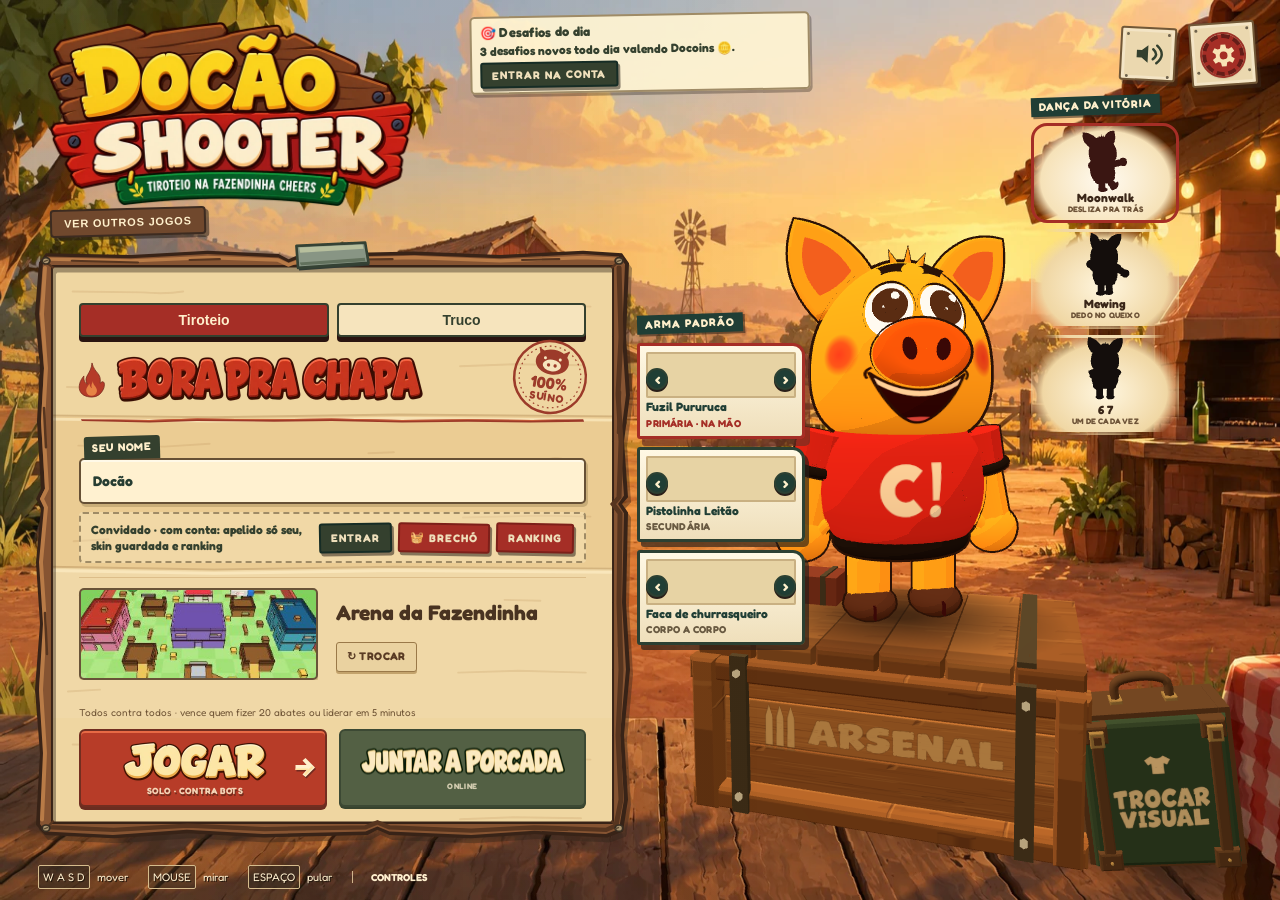
==== modo/zumbi/index.html @ 3728560f "Merge 25417111e8ba2fecbd018d6ebbcc0569f4efaafa into 711b805de3ed20605aafa299a8854d5f7b7b926c" ====
<!DOCTYPE html>
<html lang="pt-BR">
<head>
<meta charset="utf-8">
<base href="/modo/zumbi/">
<meta name="viewport" content="width=device-width,initial-scale=1">
<title>Docão Shooter · TESTE Infecção 🧟</title>
<link rel="preload" href="assets/fonts/Fredoka.woff2" as="font" type="font/woff2" crossorigin>
<link rel="stylesheet" href="style.css">
<link rel="stylesheet" href="hud-death.css">
<link rel="stylesheet" href="acessorios.css">
<link rel="stylesheet" href="truco.css">
<script type="importmap">{ "imports": { "three": "./vendor/three.module.js" } }</script>
</head>
<body>
<canvas id="game"></canvas>

<div id="hud" class="hidden">
  <div id="crosshair"></div>
  <div id="hitmarker"><i></i><i></i><i></i><i></i></div>
  <div id="points"></div>
  <div id="medals"></div>
  <div id="streak"></div>
  <div id="vignette"></div>
  <div id="eggsplat"><canvas id="eggcanvas" width="480" height="270"></canvas></div>
  <div id="adsvig"></div>
  <div id="scope" class="hidden"><div class="lens"></div><div class="hair h"></div><div class="hair v"></div><div class="dot"></div></div>
  <div id="topbar">
    <div id="timer">5:00</div>
    <div id="leader"></div>
    <div id="trainInfo" class="hidden"></div>
  </div>
  <div id="tl"><div id="lb"></div><div id="netbar" class="hidden"><span id="netRoom"></span> · <span id="netPing">-- ms</span><span id="netStatus"></span></div></div>
  <div id="infhud" class="hidden"><div id="infScore"><span class="is">🐷 <b id="infSurv">0</b></span><span id="infClock">SURTO EM 15 s</span><span class="iz"><b id="infZomb">0</b> 🧟</span></div><div id="infRole"></div><div id="infKnife" class="hidden">🔪 Q pronta</div></div>
  <div id="domhud" class="hidden"><div id="domScore"><span class="tr">VERMELHO <b id="ts0">0</b></span><span class="vs">×</span><span class="tb"><b id="ts1">0</b> AZUL</span></div>
    <div id="zoneBar"><div id="zoneFill"></div><span id="zoneText">Zona neutra</span></div><div id="myTeam"></div></div>
  <div id="zoneMark" class="hidden"><div class="zarrow">▲</div><div class="zlbl">ZONA <span id="zoneDist"></span></div></div>
  <div id="bombhud" class="hidden"><div id="bScore"><span class="ba">ATAQUE <b id="bs0">0</b></span><span class="vs">×</span><span class="bd"><b id="bs1">0</b> DEFESA</span></div>
    <div id="bCarrier"></div><div id="bSide"></div></div>
  <div id="bProg" class="hidden"><div id="bProgFill"></div><span id="bProgText"></span></div>
  <div id="bLoad" class="cls-screen hidden">
    <header class="cls-top">
      <div class="cls-clock" id="bLoadClock"><span id="bLoadT">rodada começa em 20 s</span><i id="bLoadFill"></i></div>
      <div class="cls-headline"><h2>Preparação do botijão</h2><p>A classe entra agora. O arsenal troca a arma e o pente não enche sozinho.</p></div>
      <button type="button" id="bLoadClose" class="cls-back">Fechar · B</button>
    </header>
    <div class="cls-pig" aria-hidden="true"></div>
    <div class="cls-sheet"><div id="bLoadList" class="cls-list"></div><div id="bLoadGun" class="cls-gun"></div><div id="bLoadArms" class="cls-arms" aria-label="Arsenal"></div></div>
  </div>
  <div id="bPrompt" class="hidden"><div class="bp1"></div><div class="bp2"></div></div>
  <div id="bombBanner" class="hidden"><div class="b1"></div><div class="b2"></div></div>
  <div id="siteMark0" class="bmark hidden"><div class="zarrow">▲</div><div class="zlbl"><b>A</b> <span></span></div></div>
  <div id="siteMark1" class="bmark hidden"><div class="zarrow">▲</div><div class="zlbl"><b>B</b> <span></span></div></div>
  <div id="bombMark" class="bmark hidden"><div class="zarrow">▲</div><div class="zlbl">BOTIJÃO <span></span></div></div>
  <div id="teamPick" class="hidden"><div class="tpt">Escolha seu time</div><div class="teamrow" id="teamPickBtns"></div><div class="tpe" id="teamPickErr"></div></div>
  <div id="teamPick" class="hidden"><div class="tpt">Escolha seu time</div><div class="teamrow" id="teamPickBtns"></div><div class="tpe" id="teamPickErr"></div></div>
  <div id="score">Abates: 0 · Mortes: 0 · K/D: 0.00</div>
  <div id="killfeed"></div>
  <div id="centermsg"></div>
  <!-- Modo Invasão 🎃 -->
  <div id="invhud" class="hidden"><b id="invWaveN">WAVE 1/20</b><small id="invWaveSub"></small><div id="invLives" title="vidas"></div></div>
  <div id="invBoss" class="hidden"><span>🎃 DOCÃO ABÓBORA</span><div class="ibar"><i id="invBossFill"></i></div></div>
  <div id="invBanner" class="hidden"></div>
  <div id="invPowers" class="hidden"><div id="invSlots"></div><div class="ikeys"><kbd>G</kbd> usa · <kbd>X</kbd> troca</div></div>
  <div id="invFogArrow" class="hidden"><i>⬆</i><span>Fora da área segura! <b id="invFogDist"></b></span></div>
  <div id="invOut" class="hidden"><b>SEM VIDAS 💀</b><span id="invOutTxt"></span></div>
  <div id="iLoad" class="cls-screen hidden">
    <header class="cls-top">
      <div class="cls-clock" id="iLoadClock"><span id="iLoadT">wave 1 em 20 s</span><i id="iLoadFill"></i></div>
      <div class="cls-headline"><h2>Pausa entre as waves</h2><p>A classe entra agora. O arsenal troca a arma e o pente não enche sozinho.</p></div>
      <button type="button" id="iLoadClose" class="cls-back">Fechar · B</button>
    </header>
    <div class="cls-pig" aria-hidden="true"></div>
    <div class="cls-sheet"><div id="iLoadList" class="cls-list"></div><div id="iLoadGun" class="cls-gun"></div><div id="iLoadArms" class="cls-arms" aria-label="Arsenal"></div></div>
  </div>
  <div id="inspect" class="hidden"><div id="inspName"></div><div id="inspCamo"></div><div id="inspKills"></div><div id="inspBar"><div id="inspFill"></div></div></div>
  <div id="stamp">PURURUCADO!</div>
  <div id="bottomleft">
    <div class="label">VIDA</div>
    <div id="hpbar"><div id="hpfill"></div><span id="hptext">100</span><span id="hpregen">+</span></div>
    <div id="shieldbox" class="hidden"><div id="shieldbar"><div id="shieldfill"></div><span id="shieldtext">720</span></div><div id="shieldcd"></div></div>
  </div>
  <div id="bottomright">
    <div id="ammo">
      <span id="mag">30</span><span id="reserve"> / 120</span>
    </div>
    <div id="wname">
      <span id="wlead"><b id="wtitle">Fuzil Pururuca</b><span id="wmeta"></span></span>
      <span id="wmode"></span>
    </div>
    <div id="saberhud" class="hidden" title="Botão direito bloqueia · C investida · Z especial">
      <div id="saberstam"><div id="saberstamfill"></div></div>
      <div id="saberpips"><i></i><i></i><i></i></div>
      <span id="saberc"></span><span id="saberz"></span>
    </div>
    <div id="protmsg" class="hidden"></div>
    <div id="gear">
      <div id="slots"><span id="slot1" class="slot active"><b>1</b></span><span id="slot2" class="slot"><b>2</b></span><span id="slot3" class="slot"><b>3</b></span></div>
      <span class="gsep" aria-hidden="true"></span>
      <div id="tac"><span class="gitem" title="Fumaça">4<svg class="tico smoke" viewBox="0 0 16 12" aria-hidden="true"><circle cx="4.5" cy="7.5" r="2.6"/><circle cx="8.2" cy="6.2" r="3.2"/><circle cx="12" cy="7.8" r="2.3"/></svg><b id="smokeN">0</b></span><span class="gitem" title="Pau de choque">5<svg class="tico stun" viewBox="0 0 12 14" aria-hidden="true"><path d="M7.2 0 2.4 8h3.2L4.6 14 10.4 5.2H7z"/></svg><b id="stunN">0</b></span></div>
      <span class="gsep" aria-hidden="true"></span>
      <div id="nades"><span class="nlabel">Q</span><span id="nade0" class="cupicon"></span><span id="nade1" class="cupicon"></span><span id="nade2" class="cupicon"></span></div>
    </div>
    <div id="reloadmsg"></div>
  </div>
  <div id="powermeter" class="hidden"><div id="powertext">Força do arremesso</div><div id="powerbar"><div id="powerfill"></div></div></div>
    <div id="deathpick" class="cls-screen hidden">
      <header class="cls-top">
        <div id="classClock" class="cls-clock" aria-hidden="true"><span id="classClockTxt">Renasce em 5,0s</span><i id="classClockBar"></i></div>
        <div class="cls-headline">
          <h2 id="deathWho">Você foi pururucado</h2>
          <p>1–5 a classe · o arsenal grava a arma nela · U volta na última</p>
        </div>
      </header>
      <div class="cls-pig" aria-hidden="true"></div>
      <div class="cls-sheet">
        <div id="deathList" class="cls-list" role="listbox" aria-label="Classes"></div>
        <div class="cls-main">
          <div id="classGun" class="cls-gun"></div>
          <button id="respawnBtn" disabled><b>Nascer em 5,0s</b><small>Espaço</small></button>
        </div>
        <div id="deathArms" class="cls-arms" aria-label="Arsenal"></div>
      </div>
    </div>
  <div id="tabboard" class="board hidden"></div>
  <div id="socialHud" class="hidden">
    <div id="chat" class="chathud">
      <div id="chatLog" class="chatlog" data-chat="fade"></div>
      <form id="chatForm" class="chatform hidden">
        <span id="chatScopeLabel">Todos</span>
        <input id="chatInput" maxlength="80" autocomplete="off" spellcheck="false" placeholder="Mensagem…">
      </form>
    </div>
    <div class="voicebox" data-voicebox id="voiceHud">
      <button type="button" class="small" data-voice="off">Mudo</button>
      <button type="button" class="small" data-voice="all">Todos</button>
      <button type="button" class="small" data-voice="team">Time</button>
      <button type="button" class="small" data-mic="hold">Apertar</button>
      <button type="button" class="small" data-mic="open">Aberto</button>
      <span class="voicehint">J troca a voz · segure K para falar</span>
    </div>
  </div>
</div>

<div id="menu" class="overlay">
  <div class="panel menu-panel">
    <header class="menu-header">
      <div class="menu-logo"><h1><img src="./assets/menu/logo-madeira-cartoon.webp" alt="Docão Shooter — Tiroteio na Fazendinha Cheers" width="760" height="380" fetchpriority="high" decoding="async"></h1></div>
      <a class="hub-link" href="./hub.html">Ver outros jogos</a>
    </header>
    <div class="ticket-board">
    <button type="button" id="menuBack" class="ticket-back" hidden>← VOLTAR À PARTIDA</button>
    <div class="menu-content">
      <div id="gameSwitch" role="tablist" aria-label="Jogo">
        <button type="button" id="modeShoot" class="on">Tiroteio</button>
        <button type="button" id="modeTruco">Truco</button>
      </div>
      <section id="menu-match" aria-label="Preparar partida" tabindex="0">
        <div class="section-heading"><span class="ticket-stamp" aria-hidden="true"><svg viewBox="0 0 96 96">
          <circle cx="48" cy="48" r="43" fill="none" stroke="currentColor" stroke-width="3"/>
          <circle cx="48" cy="48" r="37" fill="none" stroke="currentColor" stroke-width="1.4" stroke-dasharray="2 4"/>
          <path d="m33 24-3-10 13 7m12 0 12-7-3 11" fill="currentColor"/>
          <ellipse cx="48" cy="30" rx="20" ry="15" fill="currentColor"/>
          <ellipse cx="48" cy="34" rx="11" ry="7" fill="#f6e4bd"/>
          <circle cx="44" cy="34" r="2" fill="currentColor"/><circle cx="52" cy="34" r="2" fill="currentColor"/>
          <circle cx="39" cy="26" r="1.8" fill="#f6e4bd"/><circle cx="57" cy="26" r="1.8" fill="#f6e4bd"/>
          <text x="48" y="62" text-anchor="middle" fill="currentColor" font-family="Fredoka,Arial Black,Arial,sans-serif" font-size="19" font-weight="900">100%</text>
          <text x="48" y="77" text-anchor="middle" fill="currentColor" font-family="Fredoka,Trebuchet MS,Arial,sans-serif" font-size="13" font-weight="900" letter-spacing="1">SUÍNO</text>
        </svg></span><h2><svg class="chapa-flame" viewBox="0 0 32 44" aria-hidden="true">
          <path class="flame-body" d="M16 1c3 13 12 12 10 25 9-9 7 17-10 17C-1 43-4 29 6 17c-1 8 4 10 4 10C5 17 15 15 16 1Z"/>
          <path class="flame-heart" d="M17 23c0 6 6 8 5 13-1 7-12 7-13 0-1-4 3-7 4-10 0 5 3 6 3 6-2-4 1-6 1-9Z"/>
        </svg><img class="menu-lettering heading-lettering" src="./assets/menu/lettering-bora-pra-chapa.webp" alt="Bora pra chapa"></h2></div>
    <label class="name-ticket"><span class="field-caption">Seu nome</span><input id="nameInput" class="nameField" maxlength="16" value="Docão" autocomplete="nickname" spellcheck="false"></label>
    <div id="acctStrip" class="acct-strip" role="group" aria-label="Conta e ranking">
      <span id="acctTxt" class="acct-txt">Convidado · crie uma conta para ter apelido só seu, skin guardada e ranking</span>
      <span class="acct-btns"><button type="button" id="acctBtn">ENTRAR</button><button type="button" id="closetBtn">🧺 BRECHÓ</button><button type="button" id="rankBtn">RANKING</button></span>
    </div>
    <div id="dailyPanel" class="daily-panel" aria-label="Desafios do dia"></div>
    <div class="mappick">
      <div class="label2">Mapa</div>
      <button id="mapBtn" class="mapcard current" title="Escolher mapa"><span class="thumb"></span><span class="mtxt"><b id="mapName">Arena da Fazendinha</b><small id="mapDesc"></small></span><span class="mchange">↻ TROCAR</span></button>
    </div>
    <div class="row match-options">
      <label><span class="field-caption">Modo de jogo</span><select id="modeSel"><option value="dm">Mata-mata</option><option value="dom">Dominação (times)</option><option value="explore">Exploração</option><option value="treino">Treino · Estande do Docão</option><option value="inv">Invasão 🎃 (co-op zumbi)</option><option value="bomb">Bomba · Planta o Botijão (protótipo)</option></select></label>
      <label><span class="field-caption">Bots</span>
        <select aria-label="Bots" id="botCount"><option>4</option><option selected>5</option><option>6</option></select>
      </label>
      <label><span class="field-caption">Tempo</span><select id="timeSel"><option value="0">Padrão</option><option value="3">3 min</option><option value="5">5 min</option><option value="7">7 min</option><option value="10">10 min</option><option value="15">15 min</option><option value="20">20 min</option></select></label>
      <label id="botDiffLabel"><span class="field-caption">Dificuldade</span>
        <select aria-label="Dificuldade dos bots" id="botDiff">
          <option value="leitao">Leitão · fácil</option>
          <option value="ceva" selected>Ceva · normal</option>
          <option value="javali">Javali · difícil</option>
          <option value="cachaco">Cachaço · pesadelo</option>
        </select>
      </label>
    </div>
    <p id="botDiffNote" class="diffnote">Ceva: o Docão de sempre. A mira, a reação e o jeito de jogar mudam — a vida não.</p>
    <div id="menuTrain" class="trainnote hidden">Treino: abre sempre no <b>Estande do Docão</b>. Os alvos não atacam e voltam em 2 s · B/N/M trocam a arma na hora · munição infinita · sem tempo.</div>
    <div id="menuTeam" class="teampick hidden"><div class="label2">Seu time</div><div class="teamrow" id="menuTeamBtns"></div></div>
        <section id="trucoPanel" hidden aria-label="Truco Paulista">
          <img class="truco-cover" src="./assets/menu/docao-truco-capa.jpg" alt="Docão Truco, truco paulista na fazendinha">
          <label><span class="field-caption">Mesa</span>
            <select id="trucoSeatsSel"><option value="4" selected>2v2 · quatro cadeiras</option><option value="2">1v1 · duelo</option></select>
          </label>
          <div class="truco-actions">
            <button type="button" id="trucoBots">Jogar com bots</button>
            <button type="button" id="trucoCreate" class="alt">Criar sala</button>
          </div>
          <div id="trucoJoinRow"><input id="trucoCode" maxlength="4" placeholder="CÓDIGO" autocomplete="off" spellcheck="false"><button type="button" id="trucoJoin">Entrar</button></div>
          <p id="trucoMenuErr"></p>
        </section>
      </section>
      <section id="menu-arsenal" aria-label="Arsenal" tabindex="0" hidden>
        <div class="section-heading"><span>EQUIPAMENTO DA CASA</span><h2>Arsenal do chiqueiro</h2><p>Escolha uma primária, uma secundária e uma arma corpo a corpo. Temperar grava a peça na classe aberta.</p></div>
        <button type="button" id="temperBtn">Temperar esta arma</button>
        <div id="bench" class="bench" hidden>
          <div class="bench-top">
            <button type="button" id="benchBack">← Arsenal</button>
            <div id="benchChips"></div>
            <label class="bench-name">Nome <input id="benchName" maxlength="16" autocomplete="off" spellcheck="false" aria-label="Nome da classe"></label>
          </div>
          <div id="benchBody"></div>
          <p id="benchLive" class="bench-live" aria-live="polite"></p>
        </div>
    <div class="primpick">
      <div class="label2">Armas <span>escolha uma de cada categoria</span></div>
      <div id="primList"></div>
      <div id="saberRow">
        <div class="label2">Cor do sabre</div>
        <div id="saberColors"></div>
      </div>
    </div>
      </section>
      <section id="menu-operator" aria-label="Visual do personagem" tabindex="0" hidden>
        <div class="section-heading"><span>VESTIDO PRA CONFUSÃO</span><h2>Seu Docão, seu estilo</h2><p>Escolha seu figurino e confira o Docão.</p></div>
    <div class="skinpick">
      <div class="label2">Skin do Docão <span id="skinIdx"></span></div>
      <div class="skinrow"><button id="skinPrev" class="arrow">◀</button><div id="skinName">Clássico</div><button id="skinNext" class="arrow">▶</button></div>
      <div id="skinList"></div>
    </div>
        <div id="wardrobePreview" class="wardrobe-preview" role="img" aria-label="Prévia do visual selecionado"><span>PRONTO PRA FAZER BAGUNÇA</span></div>
      </section>
      <section id="menu-settings" aria-label="Ajustes" tabindex="0" hidden>
        <div class="section-heading"><span>ACERTE O TEMPERO</span><h2>Do seu jeito</h2><p>Ajuste a mira e conheça os controles.</p></div>
        <div class="row">
      <label for="sens" class="range-ticket"><span class="field-caption">Sensibilidade <output for="sens" id="sensValue">1,4</output></span>
        <input id="sens" aria-label="Sensibilidade" type="range" min="0.5" max="3" step="0.1" value="1.4">
      </label>
      <label for="sensAds" class="range-ticket"><span class="field-caption">Mirando <output for="sensAds" id="sensAdsValue">1</output></span>
        <input id="sensAds" aria-label="Sensibilidade mirando" type="range" min="0.2" max="2" step="0.05" value="1">
      </label>
        </div>
    <div class="controls">
      <b>Controles</b>
      <div>WASD mover · Mouse mirar · Espaço pular · Segurar Shift: agachar · Botão direito: mirar/zoom (com a faca: estocada)</div>
      <div>Clique atirar · R recarregar · 1 primária / 2 pistola / 3 faca (ou rodinha) · V faca rápida · I inspecionar · B dança (sem atirar até acabar)</div>
      <div>Na morte, na Bomba e entre waves a lista de classes abre na tela cheia. Na pausa, Trocar classe abre a mesma lista. 1–5 escolhe, W/S ou setas andam, U volta pra última, Espaço nasce</div>
      <div>Tampa do Tacho: clique dá a porrada · botão direito investe · no celular, um dedo golpeia e dois dedos investem</div>
      <div>Sabre: botão direito guarda · C investida · Z arremesso (duplo: giro). Animações reduzidas: Ajustes, ou a preferência de menos movimento do sistema. O tempo de tiro e recarga não muda.</div>
      <div>Segure Q: Copo Bomba · solte para arremessar · H liga/desliga as vozes da granada</div>
      <div>4: fumaça · 5: atordoamento · F: usa o killstreak que estiver pronto (o de 5 abre o laptop do míssil)</div>
      <div>Na Grelha (13 abates): clique atira · 1 Espeto / 2 Panela / 3 Caldeirão (rodinha ou botão direito também) · F sai do avião</div>
      <label class="checkline"><input type="checkbox" data-nade-voice checked> Vozes da granada (&quot;granada!&quot; e &quot;banana!&quot;) · tecla H na partida</label>
      <label class="checkline"><input type="checkbox" data-reduced-anim> Animações reduzidas</label>
      <label class="checkline"><input type="checkbox" data-chat-toggle checked> Mostrar chat</label>
      <div>T todos · Y time · Enter fala (vivo) · J troca a voz · Apertar = segure K, Aberto = microfone livre · Tab placar · Esc pausar</div>
    </div>
      </section>
    </div>
    <footer class="menu-footer">
      <div class="rules" id="menuRules">Todos contra todos · vence quem fizer 20 abates ou liderar em 5 minutos</div>
      <div class="playrow"><button id="playBtn"><span class="play-title"><img class="menu-lettering" src="./assets/menu/lettering-jogar.webp" alt="Jogar"></span><small>SOLO · CONTRA BOTS</small></button><button id="onlineBtn" class="online"><img class="menu-lettering" src="./assets/menu/lettering-juntar-porcada-creme.webp" alt="Juntar a porcada"><small>ONLINE</small></button></div>
    </footer>
    </div>
  </div>
  <nav class="menu-tools" aria-label="Preferências">
    <button type="button" class="sound-toggle" id="menuSound" aria-label="Silenciar áudio" aria-pressed="false" title="Silenciar áudio"><svg viewBox="0 0 24 24" aria-hidden="true"><path d="M3 9h4l5-4v14l-5-4H3z"/><path class="sound-waves" d="M16 8q5 4 0 8M19 5q8 7 0 14"/></svg></button>
    <button type="button" class="settings-cap" data-menu-view="settings" aria-controls="menu-settings" aria-expanded="false" aria-label="Ajustes" title="Ajustes"><span aria-hidden="true"><svg viewBox="0 0 32 32"><path d="m13 2-1 5-3 1-4-2-3 5 4 3v4l-4 3 3 5 4-2 3 1 1 5h6l1-5 3-1 4 2 3-5-4-3v-4l4-3-3-5-4 2-3-1-1-5Zm3 9a5 5 0 1 1 0 10 5 5 0 0 1 0-10Z"/></svg></span></button>
  </nav>
  <aside id="loadoutDock" class="loadout-dock" aria-label="Arma padrão">
    <p class="dock-title">Arma padrão</p>
  </aside>
  <aside id="danceDock" class="dance-dock" aria-label="Dança da vitória">
    <p class="dock-title">Dança da vitória</p>
    <div class="dance-stage" id="danceStage">
      <div class="dance-picks" id="dancePicks"></div>
    </div>
  </aside>
  <nav class="showcase-actions" aria-label="Personagem e equipamento">
    <button type="button" class="arsenal-crate" aria-label="Arsenal" data-menu-view="arsenal" aria-controls="menu-arsenal" aria-expanded="false"><span class="plaque-surface" aria-hidden="true"></span><svg class="crate-mark" viewBox="0 0 56 57" aria-hidden="true">
      <defs>
        <linearGradient id="ammo-paint" x1="0" y1="0" x2="1" y2="1"><stop stop-color="#ffedc3"/><stop offset=".38" stop-color="#efd09b"/><stop offset="1" stop-color="#c9985e"/></linearGradient>
        <path id="ammo-shape" d="m5 49 .3-32L11 3l5.7 13.7.3 32.3-3 .7-1.2-.6-4 .5Z"/>
      </defs>
      <g fill="#70502f" stroke="#543b27" stroke-width="1" stroke-linejoin="round"><use href="#ammo-shape" transform="translate(1.5 2)"/><use href="#ammo-shape" transform="translate(17.5 2)"/><use href="#ammo-shape" transform="translate(33.5 2)"/></g>
      <g fill="url(#ammo-paint)" stroke="#9d7446" stroke-width=".7" stroke-linejoin="round"><use href="#ammo-shape"/><use href="#ammo-shape" x="16"/><use href="#ammo-shape" x="32"/></g>
      <g fill="none" stroke="#fff2d2" stroke-width="1.3" opacity=".7"><path d="m6.8 46 .1-28L11 7m11.8 39 .1-28L27 7m11.8 39 .1-28L43 7"/></g>
      <g fill="none" stroke="#a97c48" stroke-width=".8"><path d="M6 42h10m6 0h10m6 0h10M9 24l3-1m14 8 3-1m13-8 3-1M7 46h8m8 0h8m8 0h8"/></g>
    </svg><img class="action-lettering" src="./assets/menu/lettering-arsenal.webp" alt="" decoding="async"></button>
    <button type="button" class="wardrobe-sign" aria-label="Trocar visual" data-menu-view="operator" aria-controls="menu-operator" aria-expanded="false"><span class="plaque-surface" aria-hidden="true"></span><svg class="wardrobe-mark" viewBox="0 0 50 44" aria-hidden="true">
      <defs>
        <path id="shirt-shape" d="m15 3-12 9 7 10 6-4v18.5l7 .5 3-.6 6 .6V18l6 4 7-10-12-9q-9 10-18 0Z"/>
      </defs>
      <use href="#shirt-shape" x="1.5" y="2.5" fill="#172d22" stroke="#172d22" stroke-width="1.2" stroke-linejoin="round"/>
      <use href="#shirt-shape" fill="#fff0cc" stroke="#172d22" stroke-width="1" stroke-linejoin="round"/>
      <path d="m5 12 10-7m18 0 10 7M18 20v14h11" fill="none" stroke="#fff9e8" stroke-width="1.1" stroke-linecap="round" opacity=".7"/>
      <path d="M15 4q9 13 18 0M8 18l3 2m26 0 3-2M18 33h11" fill="none" stroke="#c6a770" stroke-width="1"/>
    </svg><img class="action-lettering" src="./assets/menu/lettering-trocar-visual-creme.webp" alt="" decoding="async"></button>
  </nav>
  <div class="menu-key-hints"><span><kbd>W A S D</kbd> mover</span><span><kbd>MOUSE</kbd> mirar</span><span><kbd>ESPAÇO</kbd> pular</span><button type="button" data-menu-view="settings">CONTROLES</button></div>
</div>

<div id="mapModal" class="overlay hidden">
  <div class="panel wide">
    <h2>Escolha o mapa</h2>
    <div id="mapGrid"></div>
    <button id="mapClose" class="secondary">VOLTAR</button>
  </div>
</div>

<div id="onlineModal" class="overlay hidden">
  <div class="panel">
    <h2>Jogar online</h2>
    <label>Seu nome<input id="onlineName" class="nameField" maxlength="16" autocomplete="nickname" spellcheck="false"></label>
    <div class="otabs"><button id="tabCreate" class="otab active">Criar sala</button><button id="tabJoin" class="otab">Entrar na sala</button></div>
    <div id="paneCreate">
      <label>Mapa<select id="roomMap"></select></label>
      <label>Modo<select id="roomMode"><option value="dm">Mata-mata</option><option value="dom">Dominação (times)</option><option value="treino">Treino · Estande do Docão</option><option value="inv">Invasão 🎃 (co-op zumbi)</option><option value="bomb">Bomba · Planta o Botijão (protótipo)</option><option value="inf">Infecção 🧟 (zumbis × sobreviventes, até 50)</option></select></label>
      <div class="row">
        <label>Máx. jogadores<select id="roomMax"><option>2</option><option>3</option><option>4</option><option>5</option><option selected>6</option><option>7</option><option>8</option><option>9</option><option>10</option></select></label>
        <label>Completar com bots<select id="roomBots"><option value="1" selected>Sim</option><option value="0">Não</option></select></label>
        <label>Dificuldade<select id="roomDiff" aria-label="Dificuldade dos bots da sala"><option value="leitao">Leitão · fácil</option><option value="ceva" selected>Ceva · normal</option><option value="javali">Javali · difícil</option><option value="cachaco">Cachaço · pesadelo</option></select></label>
        <label>Tempo<select id="roomTime"><option value="0">Padrão</option><option value="3">3 min</option><option value="5">5 min</option><option value="7">7 min</option><option value="10">10 min</option><option value="15">15 min</option><option value="20">20 min</option></select></label>
      </div>
      <div id="roomLimits" class="room-limits"></div>
      <button id="createBtn">CRIAR SALA</button>
    </div>
    <div id="paneJoin" class="hidden">
      <label>Código da sala<input id="joinCode" maxlength="4" placeholder="ABCD" autocomplete="off" spellcheck="false"></label>
      <p class="sub">Se a partida já começou e ainda tem bot, você entra no lugar de um.</p>
      <p class="diffnote" id="joinDiffNote">A dificuldade dos bots (Leitão, Ceva, Javali ou Cachaço) é a da sala. Quem cria escolhe, e a sala lembra.</p>
      <button id="joinBtn">ENTRAR</button>
    </div>
    <div id="onlineErr" class="err"></div>
    <button id="onlineClose" class="secondary">VOLTAR</button>
  </div>
</div>

<div id="acctModal" class="overlay hidden" role="dialog" aria-modal="true" aria-labelledby="acctTitle">
  <div class="ticket-panel">
    <h2 id="acctTitle">Comanda do Docão</h2>
    <div id="acctGuest">
      <div class="otabs"><button type="button" id="acctTabLogin" class="otab active">Entrar</button><button type="button" id="acctTabReg" class="otab">Criar conta</button></div>
      <form id="acctForm" autocomplete="on" novalidate>
        <label>Apelido<input id="acctNick" maxlength="16" autocomplete="username" spellcheck="false"></label>
        <label>Senha<input id="acctPass" type="password" maxlength="128" autocomplete="current-password"></label>
        <label id="acctPass2Row" class="hidden">Repita a senha<input id="acctPass2" type="password" maxlength="128" autocomplete="new-password"></label>
        <p class="acct-help" id="acctHelp">Entre com o apelido e a senha da sua comanda.</p>
        <div id="acctErr" class="acct-err" role="alert"></div>
        <button type="submit" id="acctSubmit" class="ticket-btn">ENTRAR</button>
      </form>
      <p class="acct-note">Conta é <b>opcional</b>: como convidado você joga igual. Com conta, o apelido é só seu, a skin fica guardada e você aparece no ranking.</p>
    </div>
    <div id="acctUser" class="hidden">
      <p class="acct-hello">🐷 <b id="acctNickView"></b></p>
      <div id="acctStats" class="acct-stats"></div>
      <button type="button" id="acctRank" class="ticket-btn">VER RANKING</button>
      <button type="button" id="acctLogout" class="ticket-btn alt">SAIR DA CONTA</button>
    </div>
    <button type="button" id="acctClose" class="ticket-btn ghost">VOLTAR</button>
  </div>
</div>

<div id="closetModal" class="overlay hidden" role="dialog" aria-modal="true" aria-labelledby="closetTitle">
  <div class="ticket-panel closet-panel">
    <h2 id="closetTitle">Brechó da Porca Véia 🧺</h2>
    <div id="closetGuest" class="hidden">
      <p class="acct-note">O Brechó da Porca Véia é para quem tem <b>conta</b>: seu visual personalizado fica salvo e você compra partes de skin com <b>Docoins 🪙</b>, que se ganham jogando e completando os desafios do dia.</p>
      <button type="button" id="closetLogin" class="ticket-btn">ENTRAR / CRIAR CONTA</button>
    </div>
    <div id="closetMain" class="closet-main hidden">
      <div class="closet-left">
        <canvas id="closetCanvas" width="260" height="330" aria-label="Prévia 3D do visual"></canvas>
        <div class="closet-turn" aria-label="Girar a prévia"><button type="button" data-turn="-0.6" aria-label="Girar para a esquerda">◀</button><button type="button" data-turn="front">Frente</button><button type="button" data-turn="0.6" aria-label="Girar para a direita">▶</button></div>
        <div id="closetWallet" class="closet-wallet"></div>
      </div>
      <div class="closet-right">
        <div class="otabs"><button type="button" id="closetTabLook" class="otab active">Personalizar</button><button type="button" id="closetTabShop" class="otab">Loja</button><button type="button" id="closetTabChal" class="otab">🎯 Desafios</button></div>
        <div id="closetLook"></div>
        <div id="closetShop" class="hidden"></div>
        <div id="closetChal" class="hidden"></div>
        <div id="closetMsg" class="acct-err" role="status"></div>
      </div>
    </div>
    <button type="button" id="closetClose" class="ticket-btn ghost">VOLTAR</button>
  </div>
</div>

<div id="rankModal" class="overlay hidden" role="dialog" aria-modal="true" aria-labelledby="rankTitle">
  <div class="ticket-panel wide">
    <h2 id="rankTitle">Ranking do Chiqueiro</h2>
    <div class="rank-tabs" id="rankModes"></div>
    <div class="rank-sort"><span>Ordenar por</span><button type="button" data-sort="kills" class="active">Abates</button><button type="button" data-sort="wins">Vitórias</button></div>
    <div id="rankBody" class="rank-body"></div>
    <p class="acct-note">Só contam partidas online com conta (o Treino não vale). Atualiza ao fim de cada partida.</p>
    <button type="button" id="rankClose" class="ticket-btn ghost">VOLTAR</button>
  </div>
</div>

<div id="lobby" class="overlay hidden">
  <div class="panel">
    <h2>Sala <span id="lobbyCode" class="code">----</span></h2>
    <div class="invite" id="lobbyInvite">
      <input id="shareLink" class="invite-link" readonly>
      <div class="invite-btns">
        <button type="button" class="small" data-act="link">Copiar link</button>
        <button type="button" class="small" data-act="code">Copiar código</button>
        <button type="button" class="small" data-act="wa">WhatsApp</button>
        <button type="button" class="small" data-act="tg">Telegram</button>
        <button type="button" class="small" data-act="slack">Slack</button>
        <button type="button" class="small hidden" data-act="native">Compartilhar</button>
      </div>
      <div class="invite-toast" data-toast></div>
    </div>
    <div id="lobbyInfo" class="sub"></div>
    <div class="namerow"><label>Seu nome<input id="lobbyName" class="nameField" maxlength="16" autocomplete="nickname" spellcheck="false"></label><button id="lobbyNameBtn" class="small">Trocar</button></div><div id="lobbyNameMsg" class="sub"></div>
    <div id="lobbyLoadout" class="loadout-box">
      <div class="label2">Sua arma <span>vale nesta sala e nas próximas</span></div>
      <div id="lobbyClasses" aria-label="Classes"></div>
      <div class="row loadout-row" id="lobbyLoadoutRow"></div>
    </div>
    <div id="lobbyTeam" class="teampick hidden"><div class="label2">Seu time</div><div class="teamrow" id="lobbyTeamBtns"></div><div class="tpe" id="lobbyTeamErr"></div></div>
    <div id="lobbyPlayers" class="board"></div>
    <div id="lobbyChat" class="chatpanel">
      <div class="chatlog" data-chat="keep"></div>
      <form id="lobbyChatForm" class="chatform">
        <button type="button" class="small" data-say="all">Todos</button>
        <button type="button" class="small" data-say="team">Time</button>
        <input id="lobbyChatInput" maxlength="80" autocomplete="off" spellcheck="false" placeholder="Mensagem…">
      </form>
      <div id="lobbyChatOff" class="sub hidden">O anfitrião desligou o chat</div>
    </div>
    <div class="voicebox" data-voicebox id="lobbyVoice">
      <button type="button" class="small" data-voice="off">Mudo</button>
      <button type="button" class="small" data-voice="all">Todos</button>
      <button type="button" class="small" data-voice="team">Time</button>
      <button type="button" class="small" data-mic="hold">Apertar</button>
      <button type="button" class="small" data-mic="open">Aberto</button>
      <span class="voicehint">J troca a voz · segure K para falar</span>
    </div>
    <div id="hostCtl">
      <div class="row">
        <label>Mapa<select id="lobbyMap"></select></label>
        <label>Máx.<select id="lobbyMax"><option>2</option><option>3</option><option>4</option><option>5</option><option>6</option><option>7</option><option>8</option><option>9</option><option>10</option></select></label>
        <label>Bots<select id="lobbyBots"><option value="1">Sim</option><option value="0">Não</option></select></label>
        <label>Dificuldade<select id="lobbyDiff" aria-label="Dificuldade dos bots da sala"><option value="leitao">Leitão · fácil</option><option value="ceva">Ceva · normal</option><option value="javali">Javali · difícil</option><option value="cachaco">Cachaço · pesadelo</option></select></label>
        <label>Modo<select id="lobbyMode"><option value="dm">Mata-mata</option><option value="dom">Dominação</option><option value="treino">Treino (Estande)</option><option value="inv">Invasão 🎃</option><option value="bomb">Bomba (protótipo)</option><option value="inf">Infecção 🧟</option></select></label>
        <label>Tempo<select id="lobbyTime"><option value="0">Padrão</option><option value="3">3 min</option><option value="5">5 min</option><option value="7">7 min</option><option value="10">10 min</option><option value="15">15 min</option><option value="20">20 min</option></select></label>
        <label>Chat<select id="lobbyChatOn"><option value="1">Sim</option><option value="0">Não</option></select></label>
      </div>
      <div id="lobbyLimits" class="room-limits"></div>
      <button id="startOnline">INICIAR PARTIDA</button>
    </div>
    <div id="lobbyWait" class="sub">Aguardando o anfitrião iniciar a partida…</div>
    <div id="lobbyStatus" class="err"></div>
    <button id="leaveLobby" class="secondary">SAIR DA SALA</button>
  </div>
</div>

<div id="pause" class="overlay hidden">
  <div class="panel small">
    <h2>Pausa na chapa</h2>
    <label class="checkline nade-voice-hl" id="pauseNadeVoice"><input type="checkbox" data-nade-voice checked> <span>🔊 Vozes da granada <small>(&quot;granada!&quot; e &quot;banana!&quot;) · tecla H</small></span></label>
    <label class="checkline"><input type="checkbox" data-reduced-anim> Animações reduzidas</label>
    <div class="invite hidden" id="pauseInvite">
      <input class="invite-link" readonly>
      <div class="invite-btns">
        <button type="button" class="small" data-act="link">Copiar link</button>
        <button type="button" class="small" data-act="code">Copiar código</button>
        <button type="button" class="small" data-act="wa">WhatsApp</button>
        <button type="button" class="small" data-act="tg">Telegram</button>
        <button type="button" class="small" data-act="slack">Slack</button>
        <button type="button" class="small hidden" data-act="native">Compartilhar</button>
      </div>
      <div class="invite-toast" data-toast></div>
    </div>
    <label class="checkline"><input type="checkbox" data-chat-toggle checked> Mostrar chat</label>
    <div class="voicebox hidden" data-voicebox id="pauseVoice">
      <button type="button" class="small" data-voice="off">Mudo</button>
      <button type="button" class="small" data-voice="all">Todos</button>
      <button type="button" class="small" data-voice="team">Time</button>
      <button type="button" class="small" data-mic="hold">Apertar</button>
      <button type="button" class="small" data-mic="open">Aberto</button>
      <span class="voicehint">J troca a voz · segure K para falar</span>
    </div>
    <section id="pauseLoadout" aria-label="Trocar equipamento">
      <p class="pause-note" id="pauseClassNote">A classe escolhida entra na próxima vida. Não derruba.</p>
      <button type="button" id="pauseClassBtn">TROCAR CLASSE</button>
    </section>
    <section id="pauseDance" aria-label="Dança da vitória">
      <p class="pause-note">Dança da vitória</p>
      <div class="dance-picks" id="pauseDancePicks"></div>
    </section>
    <button id="resumeBtn">CONTINUAR</button>
    <button id="quitBtn" class="secondary">SAIR PRO MENU</button>
  </div>
</div>

<div id="pauseClass" class="cls-screen hidden">
  <header class="cls-top">
    <button type="button" id="pauseClassBack" class="cls-back">← Pausa</button>
    <div class="cls-headline">
      <h2>Trocar classe</h2>
      <p id="pauseClassSub">A classe e a arma entram na próxima vida. Não derruba.</p>
    </div>
  </header>
  <div class="cls-pig" aria-hidden="true"></div>
  <div class="cls-sheet"><div id="pauseGuns" class="cls-list"></div><div id="pauseGun" class="cls-gun"></div><div id="pauseArms" class="cls-arms" aria-label="Arsenal"></div></div>
</div>

<div id="matchResult" class="hidden" role="status" aria-live="polite">
  <div class="result-card">
    <h2 id="resultTitle"></h2>
    <p id="resultDetail"></p>
  </div>
</div>

<div id="gameover" class="overlay hidden">
  <div class="panel">
    <h2 id="winner">Fim de jogo!</h2>
    <div id="finalboard" class="board"></div>
    <div id="overMap" class="overmap"></div>
    <button id="againBtn">JOGAR DE NOVO</button>
    <button id="nextMapBtn">PRÓXIMO MAPA ▸</button>
    <div id="overWait" class="sub hidden">Aguardando o anfitrião…</div>
    <div id="overChat" class="chatpanel hidden">
      <div class="chatlog" data-chat="keep"></div>
      <form id="overChatForm" class="chatform">
        <button type="button" class="small" data-say="all">Todos</button>
        <button type="button" class="small" data-say="team">Time</button>
        <input id="overChatInput" maxlength="80" autocomplete="off" spellcheck="false" placeholder="Mensagem…">
      </form>
    </div>
    <button id="menuBtn" class="secondary">MENU</button>
  </div>
</div>

<div id="trucoApp" aria-label="Mesa de truco">
  <canvas id="trucoCanvas"></canvas>
  <div id="trucoHud">
    <div id="trucoScore"></div>
    <div id="trucoBanner"></div>
    <div id="trucoClock"><i></i></div>
    <div id="trucoActs"></div>
    <p id="trucoHint"></p>
    <div id="trucoTop"><button type="button" id="trucoEmoteBtn">Sinais</button><button type="button" id="trucoLeave">Sair</button></div>
    <div id="trucoChat">
      <div id="trucoLog" class="chatlog" data-chat="keep"></div>
      <form id="trucoSay" data-scope="all"><input id="trucoSayInput" maxlength="80" autocomplete="off" spellcheck="false" placeholder="Mensagem da mesa"></form>
    </div>
    <div id="trucoVoice" class="voicebox" data-voicebox>
      <button type="button" class="small" data-voice="off">Mudo</button>
      <button type="button" class="small" data-voice="team">Dupla</button>
      <button type="button" class="small" data-voice="all">Mesa</button>
      <button type="button" class="small" data-mic="hold">Apertar</button>
      <button type="button" class="small" data-mic="open">Aberto</button>
    </div>
    <div id="trucoEmotes"></div>
    <div id="trucoToast" style="display:none"></div>
    <div id="trucoLobby" class="box" style="display:none">
      <h2>Boteco</h2>
      <p id="trucoLobbyCode"></p>
      <div id="trucoSeats"></div>
      <label><input type="checkbox" id="trucoFill" checked> Completar com bots</label>
      <div class="truco-actions"><button type="button" id="trucoStart">Iniciar partida</button><button type="button" id="trucoCopy" class="alt">Copiar link</button></div>
    </div>
    <div id="trucoOver" class="box" style="display:none">
      <h2 id="trucoOverTitle">Fim de jogo</h2>
      <button type="button" id="trucoAgain">Jogar de novo</button>
    </div>
  </div>
</div>
<script type="module" src="main.js"></script>
<script type="module" src="truco.js"></script>
</body>
</html>
---- modo/zumbi/style.css ----
/* Fonte do jogo: Fredoka (Google Fonts, SIL OFL 1.1, servida localmente; licença em assets/fonts/OFL-Fredoka.txt).
   Arquivo variável (pesos 400–700, subconjunto latino com acentos do pt-BR). Pesos 800/900 pedidos no CSS caem no 700. */
@font-face{font-family:'Fredoka';src:url('assets/fonts/Fredoka.woff2') format('woff2');font-weight:300 700;font-style:normal;font-display:swap}
:root{--font:'Fredoka',"Trebuchet MS","Segoe UI",Arial,sans-serif}
input,select,textarea{font-family:inherit}
*{box-sizing:border-box}
html,body{margin:0;height:100%;overflow:hidden;background:#111;font-family:var(--font);color:#fff;user-select:none}
#game{position:fixed;inset:0;width:100%;height:100%;display:block}
.hidden{display:none!important}
.overlay{position:fixed;inset:0;display:flex;align-items:center;justify-content:center;background:rgba(10,20,40,.35)}
.panel{background:rgba(20,22,38,.88);border:4px solid #2a1410;border-radius:22px;padding:22px 34px;max-height:96vh;overflow-y:auto;min-width:420px;max-width:640px;text-align:center;box-shadow:0 8px 0 #2a1410,0 0 40px rgba(125,249,255,.35)}
.panel.small{min-width:300px}
h1{margin:0;font-family:var(--font);font-size:56px;color:#F7A531;-webkit-text-stroke:3px #2a1410;text-shadow:0 5px 0 #2a1410;letter-spacing:1px}
h1 span{color:#7DF9FF}
h2{margin:0 0 16px;font-family:var(--font);font-size:36px;color:#F7A531;-webkit-text-stroke:2px #2a1410}
.sub{margin:4px 0 20px;color:#ff9fb6;font-weight:bold;letter-spacing:2px;text-transform:uppercase}
label{display:block;margin:10px 0;font-weight:bold;color:#cfe}
input,select{display:block;width:100%;margin-top:6px;padding:10px 12px;border-radius:12px;border:3px solid #2a1410;font-size:18px;font-weight:bold;background:#fff8ec;color:#2a1410}
input[type=range]{padding:0;height:34px;background:none;border:none}
.row{display:flex;gap:16px}.row label{flex:1}
.loadout-box{margin:10px 0 2px;text-align:left}
#menu{cursor:grab}
#menu.spinning,#menu.spinning *{cursor:grabbing}
#menu .menu-panel,#menu .loadout-dock,#menu .dance-dock,#menu .showcase-actions,#menu .menu-tools,#menu .menu-key-hints{cursor:auto}
#menu button,#menu select,#menu summary,#menu label,#menu a{cursor:pointer}
#menu .loadout-dock{position:fixed;left:var(--dock-x,62vw);top:var(--dock-y,28vh);z-index:6;display:flex;flex-direction:column;gap:8px;width:168px;pointer-events:none}
#menu .dock-title{margin:0 0 2px;padding:4px 8px;width:max-content;background:#203e35;color:#fff0cc;font:900 11px/1 var(--font);letter-spacing:1px;text-transform:uppercase;transform:rotate(-2deg);box-shadow:2px 2px 0 #291e1888}
#menu .gun-card{position:relative;pointer-events:auto;background:linear-gradient(#fff8e4,#efdfbb);border:3px solid #2c4032;border-radius:3px 12px 5px 3px;box-shadow:4px 5px 0 #291e18aa;color:#203e35;animation:gun-lean 3.4s ease-in-out infinite}
#menu .gun-card:nth-child(3){animation-delay:.35s}
#menu .gun-card:nth-child(4){animation-delay:.7s}
#menu .gun-card.in-hand{border-color:#a52e26;box-shadow:5px 7px 0 #6c3025aa;animation-name:gun-lean-hot}
#menu .gun-face{display:flex;flex-direction:column;align-items:stretch;gap:2px;width:100%;margin:0;padding:6px 6px 7px;border:0;border-radius:0;background:transparent;box-shadow:none;color:inherit;font:inherit;text-align:left;cursor:pointer}
#menu .gun-face:hover,#menu .gun-face:active{background:transparent;transform:none;box-shadow:none}
#menu .gun-face b{font:900 12px/1.2 var(--font);letter-spacing:0;white-space:normal}
#menu .gun-face small{font:800 10px/1.2 var(--font);letter-spacing:.4px;text-transform:uppercase;color:#695a42}
#menu .gun-card.in-hand .gun-face small{color:#a52e26}
#menu .loadout-dock .wthumb{width:100%;height:46px;border-radius:2px;background-color:#e7d3a4;box-shadow:inset 0 0 0 2px #c9b082}
#menu .gun-step{position:absolute;top:22px;width:22px;height:22px;margin:0;padding:0;border:2px solid #2c4032;border-radius:50%;background:#203e35;color:#fff0cc;box-shadow:0 2px #291e18;font:900 15px/18px var(--font)}
#menu .gun-step[data-dir="-1"]{left:6px}
#menu .gun-step[data-dir="1"]{right:6px}
#menu .gun-step:hover{background:#a52e26}
#menu .gun-step:active{transform:translateY(1px);box-shadow:none}
@keyframes gun-lean{0%,100%{transform:rotate(-1.4deg) translateY(0)}50%{transform:rotate(1.2deg) translateY(-7px)}}
@keyframes gun-lean-hot{0%,100%{transform:rotate(-2deg) translateY(-3px) scale(1.04)}50%{transform:rotate(.4deg) translateY(-11px) scale(1.04)}}
@media(prefers-reduced-motion:reduce){#menu .gun-card{animation:none}}
@media(max-width:720px){
 /* a faixa de armas fica acima do Jogar. bottom:92 cobria os botões. */
 #menu .loadout-dock{left:8px;right:8px;top:auto;bottom:max(188px,26vh);width:auto;flex-direction:row;justify-content:center;gap:6px;z-index:8}
 #menu .dock-title{display:none}
 #menu .gun-card{width:104px;animation:none}
 #menu .loadout-dock .wthumb{height:32px}
 #menu .gun-face{padding:4px 6px}
 #menu .gun-face b{font-size:11px}
 #menu .gun-face small{display:none}
}
#menu .dance-dock{position:fixed;left:var(--dance-x,auto);right:14px;top:var(--dance-y,96px);z-index:6;width:148px;display:flex;flex-direction:column;gap:6px;pointer-events:none}
#menu .dance-stage{position:relative;height:312px}
#menu .dance-stage canvas{position:absolute;inset:0;width:100%;height:100%;display:block;pointer-events:none;z-index:2}
#menu .dance-picks{position:absolute;inset:0;display:flex;flex-direction:column;gap:6px;z-index:1}
#menu .dance-pick{flex:1;width:100%;margin:0;padding:4px 4px 6px;display:flex;flex-direction:column;align-items:center;justify-content:flex-end;gap:1px;pointer-events:auto;background:radial-gradient(ellipse at 50% 58%,#fff6df 0%,#f0d7a4 62%,rgba(240,215,164,0) 78%);border:3px solid transparent;border-radius:16px;box-shadow:none;color:#3a2618;text-shadow:none;font:900 12px/1 var(--font)}
#menu .dance-pick small{font:800 8px/1.15 var(--font);letter-spacing:.2px;text-transform:uppercase;color:#6d5338}
#menu .dance-pick.on{border-color:#a52e26;background:radial-gradient(ellipse at 50% 58%,#fffaf0 0%,#f6e2b8 64%,rgba(240,215,164,0) 78%)}
#menu .dance-pick:hover{border-color:#203e35;background:radial-gradient(ellipse at 50% 58%,#fffaf0 0%,#f3dcb0 66%,rgba(240,215,164,0) 80%);transform:none;box-shadow:none}
#menu .dance-pick:active{transform:none;box-shadow:none}
@media(max-width:720px){
 #menu .dance-dock{left:8px;right:118px;top:6px;width:auto}
 #menu .dance-dock .dock-title{display:none}
 #menu .dance-stage{height:78px}
 #menu .dance-picks{flex-direction:row}
 #menu .dance-pick{font-size:11px;padding:4px}
 #menu .dance-pick small{display:none}
}
#pause #pauseDance{grid-column:1 / -1}
#pauseDance .pause-note{margin:4px 0 6px}
#pauseDance .dance-picks{display:flex;gap:8px;flex-wrap:wrap}
#gameover.dancing{justify-content:flex-start;padding-left:4vw;background:linear-gradient(90deg,rgba(8,16,28,.55),rgba(8,16,28,0) 56%)}
#gameover.dancing .panel{margin-right:auto}
.loadout-row{flex-wrap:wrap;gap:8px}
.loadout-row label{flex:1 1 140px;margin:0}
.loadout-note{min-height:0;margin:2px 0 0;font-size:12px}
.room-limits{margin:8px 0 2px;text-align:left}
.room-limits summary{cursor:pointer;font-weight:800;font-size:13px;letter-spacing:.03em}
.limit-grid{display:flex;flex-wrap:wrap;gap:6px;margin:6px 0 8px}
.limit-chip{display:flex;align-items:center;gap:6px;margin:0;padding:4px 8px;border:1px solid #9f855d;border-radius:8px;background:rgba(251,240,212,.35);font-size:12px;font-weight:700}
.limit-chip input{width:auto;display:inline-block;margin:0;padding:0;min-height:0;accent-color:#e63946}
.limit-msg{min-height:1em;font-size:12px}
#menu .row label{min-width:0}
button{margin-top:14px;width:100%;padding:14px;font-family:var(--font);font-size:24px;color:#fff;background:#e63946;border:4px solid #2a1410;border-radius:16px;box-shadow:0 5px 0 #2a1410;cursor:pointer}
button:hover{background:#ff4d5a}button:active{transform:translateY(3px);box-shadow:0 2px 0 #2a1410}
button.secondary{background:#3a4a7a;font-size:18px;padding:10px}
.controls{margin-top:18px;font-size:14px;color:#cde;line-height:1.6}
.controls b{color:#7DF9FF}.rules{margin-top:6px;color:#ffd27a}
#crosshair{position:fixed;left:50%;top:50%;width:22px;height:22px;transform:translate(-50%,-50%)}
#crosshair:before,#crosshair:after{content:"";position:absolute;background:#fff;box-shadow:0 0 0 1.5px #2a1410}
#crosshair:before{left:10px;top:0;width:2px;height:22px}#crosshair:after{top:10px;left:0;height:2px;width:22px}
#crosshair.shield{width:36px;height:18px}
#crosshair.shield:before{left:0;top:2px;width:10px;height:14px;background:transparent;box-shadow:none;border-left:3px solid #fff;border-top:3px solid #fff;border-bottom:3px solid #fff}
#crosshair.shield:after{left:26px;top:2px;width:10px;height:14px;background:transparent;box-shadow:none;border-right:3px solid #fff;border-top:3px solid #fff;border-bottom:3px solid #fff}
#shieldbox{position:relative;width:260px;height:auto;margin-top:6px;background:none;border:none;overflow:visible}
#shieldbox.hidden{display:none}
#shieldbar{position:relative;height:18px;background:#2a1410;border:3px solid #c9a36a;border-radius:9px;overflow:hidden}
#shieldfill{height:100%;width:100%;background:linear-gradient(#e7edf4,#7d868f)}
#shieldbox.dent #shieldfill{background:linear-gradient(#d9c7a2,#8a6a3e)}
#shieldbox.crack #shieldfill{background:linear-gradient(#e07050,#8a3030)}
#shieldtext{position:absolute;left:8px;top:0;font:bold 11px/18px "Arial Black",Impact,sans-serif;color:#fff;text-shadow:0 1px 0 #2a1410}
#shieldcd{display:block;margin-top:4px;text-align:left;font:bold 12px/1.25 "Trebuchet MS",Arial,sans-serif;color:#ffd27a;text-shadow:0 1px 0 #2a1410}
.shieldend{margin:10px 0 0;font-weight:bold;color:#c9a36a}
/* hitmarker estilo CoD: quatro tracinhos em X, buraco no meio */
#hitmarker{position:fixed;left:50%;top:50%;width:48px;height:48px;transform:translate(-50%,-50%);pointer-events:none;opacity:0;z-index:8}
#hitmarker i{position:absolute;left:50%;top:50%;width:10px;height:3px;margin:-1.5px 0 0 -5px;background:#fff;border-radius:1px;box-shadow:0 0 1px #000,0 0 2px rgba(0,0,0,.85);pointer-events:none}
#hitmarker i:nth-child(1){transform:translate(-9px,-9px) rotate(45deg)}
#hitmarker i:nth-child(2){transform:translate(9px,-9px) rotate(-45deg)}
#hitmarker i:nth-child(3){transform:translate(-9px,9px) rotate(-45deg)}
#hitmarker i:nth-child(4){transform:translate(9px,9px) rotate(45deg)}
#hitmarker.show{opacity:1;animation:hitpop .14s ease-out}
#hitmarker.kill i{width:14px;height:4px;margin:-2px 0 0 -7px;background:#ff3b3b}
#hitmarker.wall i{background:#ffb347}
#hitmarker.wall.kill i{background:#ff3b3b;box-shadow:0 0 0 1px #ffb347,0 0 2px rgba(0,0,0,.85)}
#hitmarker.kill i:nth-child(1){transform:translate(-12px,-12px) rotate(45deg)}
#hitmarker.kill i:nth-child(2){transform:translate(12px,-12px) rotate(-45deg)}
#hitmarker.kill i:nth-child(3){transform:translate(-12px,12px) rotate(-45deg)}
#hitmarker.kill i:nth-child(4){transform:translate(12px,12px) rotate(45deg)}
#hitmarker.head:after{content:"";position:absolute;left:50%;top:50%;width:6px;height:6px;transform:translate(-50%,-50%);border-radius:50%;background:#ffd24a;box-shadow:0 0 6px #ffb703,0 0 0 1px rgba(0,0,0,.55);pointer-events:none}
@keyframes hitpop{0%{transform:translate(-50%,-50%) scale(1.6)}100%{transform:translate(-50%,-50%) scale(1)}}
#points{position:fixed;left:50%;top:calc(50% + 34px);width:0;height:0;pointer-events:none;z-index:8}
#points .pop{position:absolute;left:0;top:0;font-family:var(--font);font-size:34px;line-height:1;color:#fff;-webkit-text-stroke:5px #000;paint-order:stroke fill;text-shadow:0 2px 0 #000;white-space:nowrap;animation:pointfloat .7s ease-out forwards;pointer-events:none}
#points .pop.kill{color:#ffe14a}
#points .pop.head{color:#ffc107}
@keyframes pointfloat{0%{opacity:1;transform:translate(-50%,0) scale(1.2)}65%{opacity:1;transform:translate(-50%,-26px) scale(1)}100%{opacity:0;transform:translate(-50%,-44px) scale(.96)}}
#medals{position:fixed;right:18px;top:50%;transform:translateY(-50%);display:flex;flex-direction:column;gap:8px;align-items:flex-end;pointer-events:none;z-index:8}
#medals .medal{background:rgba(14,10,8,.9);border:2px solid #ffd27a;border-radius:10px;padding:8px 12px 7px;text-align:right;box-shadow:0 4px 0 rgba(0,0,0,.5);animation:medalslide 2.4s ease forwards}
#medals .medal b{display:block;font-family:var(--font);font-size:15px;letter-spacing:.6px;text-transform:uppercase;color:#ffd27a;white-space:nowrap}
#medals .medal small{display:block;margin-top:2px;font-size:12px;font-weight:bold;color:#ffe8c2}
@keyframes medalslide{0%{opacity:0;transform:translateX(120%)}12%{opacity:1;transform:translateX(0)}78%{opacity:1;transform:translateX(0)}100%{opacity:0;transform:translateX(36%)}}
#streak{position:fixed;left:50%;top:18%;transform:translateX(-50%);text-align:center;pointer-events:none;z-index:9;opacity:0}
#streak.show{animation:streakpop 1.6s ease forwards}
#streak b{display:block;font-family:var(--font);line-height:.95;letter-spacing:.5px;text-transform:uppercase;color:#fff;-webkit-text-stroke:7px #2a1410;paint-order:stroke fill}
#streak small{display:block;margin-top:4px;font-weight:bold;font-size:16px;color:#ffe8c2;text-shadow:0 2px 0 #000}
#streak.s2 b{font-size:42px}
#streak.s3 b{font-size:52px;color:#ffe14a}
#streak.s4 b{font-size:60px;color:#ff9a3c}
#streak.s5 b{font-size:68px;color:#ffd24a;text-shadow:0 0 18px #ffb703}
#streak.s6 b{font-size:76px;color:#ff4b4b;text-shadow:0 0 22px #ff2a2a}
@keyframes streakpop{0%{opacity:0;transform:translateX(-50%) scale(1.7)}14%{opacity:1;transform:translateX(-50%) scale(1)}72%{opacity:1;transform:translateX(-50%) scale(1)}100%{opacity:0;transform:translateX(-50%) scale(1.08)}}
#vignette{position:fixed;inset:0;pointer-events:none;opacity:0;background:radial-gradient(ellipse at center,rgba(255,80,120,0) 45%,rgba(255,40,80,.75) 100%)}
#eggsplat{position:fixed;inset:0;pointer-events:none;opacity:0}#eggsplat canvas{width:100%;height:100%;display:block;filter:drop-shadow(0 2px 2px rgba(0,0,0,.25))} /* ovo na tela (Estilingue) */
#topbar{position:fixed;top:12px;left:50%;transform:translateX(-50%);text-align:center}
#timer{font-family:var(--font);font-size:30px;-webkit-text-stroke:1.5px #2a1410;color:#fff}
#leader{font-size:14px;color:#ffd27a;font-weight:bold;text-shadow:0 2px 0 #000}
#score{position:fixed;top:14px;left:16px;font-weight:bold;font-size:17px;background:rgba(0,0,0,.4);padding:6px 12px;border-radius:10px}
#killfeed{position:fixed;left:20px;bottom:132px;top:auto;right:auto;display:flex;flex-direction:column-reverse;gap:5px;align-items:flex-start;pointer-events:none;z-index:6}
.kf{background:rgba(0,0,0,.5);padding:5px 10px;border-radius:8px;font-size:15px}
.kf b{color:#7DF9FF}.kf .me{color:#ffd27a}.kf i{color:#ff9fb6;font-style:normal;font-size:12px;opacity:.85}
.kf .kfi{display:inline-flex;align-items:center;gap:3px;vertical-align:-3px;margin:0 2px;color:#f5f1e8;filter:drop-shadow(0 1px 0 #000)}
.kf .kfi-hs{color:#ff4a4a}
.kf .kfi-wall{color:#ffb347}
.kf .kfi-col{color:#7DF9FF}
#centermsg{position:fixed;top:62%;left:50%;transform:translateX(-50%);font-size:22px;font-weight:bold;text-shadow:0 2px 0 #000;text-align:center}
#inspect{position:fixed;left:40px;top:42%;min-width:220px;max-width:min(320px,calc(100vw - 80px));padding:10px 14px;background:rgba(20,10,8,.55);border-left:4px solid #7DF9FF;border-radius:8px;text-shadow:0 2px 0 #000;pointer-events:none}
#inspName{font:bold 20px var(--font);color:#fff}
#inspCamo{color:#7DF9FF;font-weight:bold;margin-top:2px}
#inspKills{font-size:13px;opacity:.9;margin-top:2px}
#inspBar{height:6px;background:rgba(255,255,255,.18);border-radius:3px;margin-top:6px;overflow:hidden}
#inspFill{height:100%;width:0;background:#ffbf3a}
body.dead #inspect{display:none}
#stamp{position:fixed;top:34%;left:50%;transform:translate(-50%,-50%) rotate(-12deg) scale(1);font-family:var(--font);font-size:72px;color:#e63946;border:8px solid #e63946;border-radius:14px;padding:4px 24px;opacity:0;background:rgba(255,255,255,.85)}
#stamp.show{animation:stamp .35s ease-out forwards}
@keyframes stamp{0%{opacity:0;transform:translate(-50%,-50%) rotate(-12deg) scale(3)}100%{opacity:1;transform:translate(-50%,-50%) rotate(-12deg) scale(1)}}
#bottomleft{position:fixed;left:20px;bottom:20px}
.label{font-family:var(--font);font-size:14px;color:#ff9fb6;-webkit-text-stroke:.5px #2a1410}
#hpbar{position:relative;width:260px;height:30px;background:#2a1410;border:3px solid #2a1410;border-radius:15px;overflow:hidden}
#hpfill{height:100%;width:100%;background:linear-gradient(#ffb36b,#F7A531);transition:width .15s}
#hptext{position:absolute;inset:0;text-align:center;line-height:24px;font-weight:bold;font-size:18px;text-shadow:0 1px 0 #000}
/* regenerando (fora de combate): borda com brilho verde suave e um "+" pulsando à direita */
#hpregen{display:inline-block;position:absolute;right:10px;top:0;line-height:24px;font-weight:bold;font-size:20px;color:#b9f58c;text-shadow:0 1px 0 #000;opacity:0;pointer-events:none}
#hpbar{transition:box-shadow .3s}
#hpbar.regen{box-shadow:0 0 8px 2px rgba(120,230,110,.55)}
#hpbar.regen #hpregen{animation:hpregen 1s ease-in-out infinite}
@keyframes hpregen{0%,100%{opacity:.25;transform:scale(.85)}50%{opacity:1;transform:scale(1.1)}}
#bottomright{position:fixed;right:22px;bottom:18px;text-align:right}
.slot{display:inline-block;margin-left:6px;padding:3px 10px;border-radius:8px;background:rgba(0,0,0,.45);font-size:13px;font-weight:bold;color:#aaa}
.slot.active{background:#e63946;color:#fff}
#wname{margin-top:6px;font-weight:bold;color:#7DF9FF;text-shadow:0 2px 0 #000}
#ammo{font-family:var(--font);font-size:44px;-webkit-text-stroke:1.5px #2a1410}
#reserve{font-size:24px;color:#ddd}
#reloadmsg{color:#ffd27a;font-weight:bold;height:20px}
.board table{width:100%;border-collapse:collapse;margin:8px 0}
.board th{color:#7DF9FF;font-size:14px;padding:6px;border-bottom:2px solid #444}
.board td{padding:6px;font-weight:bold;font-size:16px;border-bottom:1px solid #333}
.board tr.me td{color:#ffd27a}
.board .dot{display:inline-block;width:12px;height:12px;border-radius:50%;margin-right:8px;border:2px solid #2a1410;vertical-align:middle}
#tabboard{position:fixed;left:50%;top:50%;transform:translate(-50%,-50%);background:rgba(20,22,38,.9);padding:16px 24px;border-radius:16px;min-width:420px;border:3px solid #2a1410}

#menu{justify-content:flex-start;padding-left:5vw;background:linear-gradient(90deg,rgba(10,20,40,.55),rgba(10,20,40,0) 60%)}

.skinpick{margin:8px 0 4px;padding:10px;border-radius:14px;background:rgba(255,255,255,.06);border:2px dashed rgba(125,249,255,.35)}
.label2{font-weight:bold;color:#cfe;margin-bottom:6px}.label2 span{color:#7DF9FF;font-size:13px;margin-left:6px}
.skinrow{display:flex;align-items:center;gap:10px}
#skinName{flex:1;font-family:var(--font);font-size:24px;color:#F7A531;-webkit-text-stroke:1px #2a1410}
button.arrow{width:48px;margin:0;padding:6px;font-size:18px;background:#3a4a7a}
#skinList{display:flex;flex-wrap:wrap;gap:8px;justify-content:center;margin-top:8px}
button.skinchip{width:30px;height:30px;margin:0;padding:0;border-radius:50%;border:3px solid #2a1410;box-shadow:none}
button.skinchip.active{outline:3px solid #7DF9FF;outline-offset:2px}

#nades{display:flex;align-items:center;justify-content:flex-end;gap:5px;margin-bottom:6px}
.nlabel{font-size:12px;font-weight:bold;color:#ff9fb6;margin-right:4px;text-shadow:0 1px 0 #000}
.cupicon{display:inline-block;width:20px;height:26px;background:linear-gradient(#fff 0 14%,#e0232b 14% 100%);clip-path:polygon(0 0,100% 0,82% 100%,18% 100%);opacity:.25;filter:drop-shadow(0 0 1px #000)}
.cupicon.on{opacity:1}
#tac{text-align:right;font-size:12px;font-weight:bold;color:#d7ece4;text-shadow:0 1px 0 #000;margin-bottom:4px}
#tac b{color:#fff}
#powermeter{position:fixed;left:50%;top:calc(50% + 46px);transform:translateX(-50%);text-align:center}
#powertext{font-size:13px;font-weight:bold;color:#7DF9FF;text-shadow:0 1px 0 #000;margin-bottom:4px}
#powerbar{width:220px;height:14px;border:3px solid #2a1410;border-radius:9px;background:rgba(0,0,0,.5);overflow:hidden}
#powerfill{height:100%;width:0;background:linear-gradient(90deg,#7DF9FF,#ffd27a 60%,#e63946)}

/* mira com zoom (Shift) */
#adsvig{position:fixed;inset:0;pointer-events:none;opacity:0;background:radial-gradient(ellipse at center,rgba(20,8,4,0) 42%,rgba(20,8,4,.45) 72%,rgba(20,8,4,.9) 100%)}
#crosshair.ads:before,#crosshair.ads:after{background:#ffe08a}

/* loadout: escolha da arma primária */
.primpick{margin:4px 0 2px;padding:6px 8px;border-radius:14px;background:rgba(255,255,255,.06);border:2px dashed rgba(255,210,122,.4)}
#primList{display:block}
.wcat{margin-top:8px;text-align:left}
.wcat .label2{margin:0 0 3px;font-size:12px;letter-spacing:.04em;text-transform:uppercase}
.wgrid{display:grid;grid-template-columns:1fr 1fr 1fr;gap:4px}
.wgrid.small{grid-template-columns:1fr 1fr}
@media (max-width:720px){.wgrid{grid-template-columns:1fr 1fr}}
button.primchip{display:flex;flex-direction:row;align-items:center;gap:6px;margin:0;padding:4px 6px;font-size:13px;line-height:1.15;background:#3a4a7a;border-width:3px;border-radius:10px;box-shadow:0 3px 0 #2a1410;text-align:left;min-width:0}
button.primchip small{display:block;font-family:var(--font);font-size:11px;font-weight:bold;color:#cfe;margin-top:2px;white-space:nowrap;overflow:hidden;text-overflow:ellipsis}
button.primchip.active{background:#e63946;outline:3px solid #ffd27a;outline-offset:1px}
button.primchip.active small{color:#fff3d6}
button.primchip kbd{font-family:inherit;color:#ffd27a;margin-right:4px}
.wtxt{min-width:0;flex:1}
.wthumb{width:72px;height:46px;flex:none;border-radius:6px;background:#1a2238 center/contain no-repeat;box-shadow:inset 0 0 0 2px #241810}
@media (max-width:720px){button.primchip .wthumb{width:56px;height:38px}}
#deathpick .wthumb,#deathList .wthumb,#deathSec .wthumb,#deathMelee .wthumb{width:44px;height:30px}
#saberColors{display:flex;justify-content:center;gap:6px;margin-top:4px}
button.saberchip{width:22px;height:22px;margin:0;padding:0;border-radius:50%;border:2px solid #2a1410;box-shadow:0 2px 0 #2a1410}
button.saberchip.active{outline:3px solid #ffd27a}
#deathpick{position:fixed;left:50%;top:calc(62% + 40px);transform:translateX(-50%);text-align:center}
#deathpick .dl{font-weight:bold;color:#ffd27a;text-shadow:0 2px 0 #000;margin-bottom:6px;font-size:14px}
#deathList{display:flex;gap:6px;justify-content:center;flex-wrap:wrap;max-width:960px}
#deathList button.primchip{width:auto;min-width:72px;font-size:12px}
/* luneta do sniper */
#scope{position:fixed;inset:0;pointer-events:none;background:radial-gradient(circle at center,rgba(120,200,255,.06) 0,rgba(120,200,255,.06) 42vh,#050505 42.4vh)}
#scope .lens{position:absolute;left:50%;top:50%;width:85vh;height:85vh;transform:translate(-50%,-50%);border-radius:50%;box-shadow:inset 0 0 6vh rgba(0,0,0,.85),0 0 0 6px #111}
#scope .hair{position:absolute;background:#0a0a0a}
#scope .hair.h{left:calc(50% - 42vh);width:84vh;top:50%;height:2px;margin-top:-1px}
#scope .hair.v{top:8vh;height:84vh;left:50%;width:2px;margin-left:-1px}
#scope .dot{position:absolute;left:50%;top:50%;width:6px;height:6px;margin:-3px 0 0 -3px;border-radius:50%;background:#e63946;box-shadow:0 0 4px #ff6b6b}
/* Sniper Torresmo: círculo médio, cruz fina preta, mil-dot, lente ciano */
#scope.torresmo{background:radial-gradient(circle at center,rgba(150,230,245,.12) 0,rgba(90,190,210,.07) 42vh,#05080a 42.45vh)}
#scope.torresmo .lens{width:84vh;height:84vh;background:radial-gradient(circle at 50% 45%,rgba(170,235,245,.18),rgba(40,90,110,.1) 58%,rgba(0,0,0,.3));box-shadow:inset 0 0 8vh rgba(80,190,210,.32),inset 0 0 2vh rgba(0,0,0,.5),0 0 0 5px #0c1012}
#scope.torresmo .hair{background:#111}
#scope.torresmo .hair.h{height:1px;margin-top:0}
#scope.torresmo .hair.v{width:1px;margin-left:0}
#scope.torresmo .dot{width:4px;height:4px;margin:-2px 0 0 -2px;background:#111;box-shadow:none}
#scope.torresmo:after{content:"";position:absolute;left:50%;top:50%;width:5px;height:5px;transform:translate(-50%,-50%);border-radius:50%;background:transparent;pointer-events:none;box-shadow:0 -10vh 0 #141414,0 -20vh 0 #141414,0 -30vh 0 #141414,0 10vh 0 #141414,0 20vh 0 #141414,0 30vh 0 #141414,-10vh 0 0 #141414,-20vh 0 0 #141414,-30vh 0 0 #141414,10vh 0 0 #141414,20vh 0 0 #141414,30vh 0 0 #141414}
/* Canhão do Barril: círculo amplo (abaixo da carabina), anel grosso, chevron âmbar, lente verde escura */
#scope.canhao{background:radial-gradient(circle at center,rgba(16,34,14,.4) 0,rgba(8,22,10,.5) 47vh,#040604 47.5vh)}
#scope.canhao .lens{width:94vh;height:94vh;background:radial-gradient(circle at 50% 42%,rgba(86,120,58,.38),rgba(8,20,10,.82) 72%);box-shadow:inset 0 0 0 10px #e09a1a,inset 0 0 0 14px #1a1208,inset 0 0 8vh rgba(0,0,0,.62)}
#scope.canhao .hair,#scope.canhao .dot{display:none}
#scope.canhao .lens:before,#scope.canhao .lens:after{content:"";position:absolute;top:50%;left:50%;width:20%;height:10px;background:linear-gradient(#ffc14d,#d4840f);border-radius:3px;box-shadow:0 0 8px rgba(240,160,32,.65)}
#scope.canhao .lens:before{transform-origin:right center;transform:translate(-108%,-50%) rotate(-34deg)}
#scope.canhao .lens:after{transform-origin:left center;transform:translate(8%,-50%) rotate(34deg)}
/* Carabina da Granja: círculo maior, cruz fina clara, lente quente, máscara leve */
#scope.carabina{background:radial-gradient(circle at center,rgba(255,214,170,.08) 0,rgba(255,196,140,.05) 52vh,rgba(12,8,6,.4) 53vh)}
#scope.carabina .lens{width:104vh;height:104vh;background:radial-gradient(circle at 50% 48%,rgba(255,220,180,.16),rgba(255,170,110,.05) 62%,transparent 80%);box-shadow:inset 0 0 12vh rgba(255,186,120,.22)}
#scope.carabina .hair{background:rgba(255,246,230,.92)}
#scope.carabina .hair.h{left:calc(50% - 52vh);width:104vh;height:1px;margin-top:0}
#scope.carabina .hair.v{top:calc(50% - 52vh);height:104vh;width:1px;margin-left:0}
#scope.carabina .dot{width:3px;height:3px;margin:-1.5px 0 0 -1.5px;background:rgba(255,244,220,.95);box-shadow:0 0 4px rgba(255,200,140,.8)}
/* ---- seletor de mapas ---- */
.mappick{margin:12px 0 4px;text-align:left}
button.mapcard{display:flex;align-items:center;gap:12px;margin:0;padding:8px;text-align:left;font-family:var(--font);font-size:15px;background:#26304f;border:3px solid #2a1410;border-radius:14px;box-shadow:0 4px 0 #2a1410}
button.mapcard:hover{background:#31406a}
button.mapcard .thumb{flex:0 0 auto;width:112px;height:63px;border-radius:9px;border:2px solid #2a1410;background:#3a4a7a center/cover no-repeat}
button.mapcard .mtxt{display:flex;flex-direction:column;gap:3px;flex:1;min-width:0}
button.mapcard b{font-family:var(--font);font-size:17px;color:#F7A531;-webkit-text-stroke:.5px #2a1410}
button.mapcard small{color:#cfe;font-size:12.5px;line-height:1.25}
button.mapcard .mchange{color:#7DF9FF;font-weight:bold;font-size:13px;white-space:nowrap}
.panel.wide{max-width:1120px;width:94vw;padding:18px 24px}
#mapGrid{display:grid;grid-template-columns:repeat(auto-fill,minmax(215px,1fr));gap:12px;margin-bottom:6px}
#mapModal{background:rgba(8,12,26,.78);z-index:5}
#mapGrid button.mapcard{flex-direction:column;align-items:stretch;gap:6px}
#mapGrid button.mapcard .thumb{width:100%;height:auto;aspect-ratio:16/9}
#mapGrid button.mapcard.active{outline:4px solid #7DF9FF;outline-offset:1px}
#mapGrid .random .thumb{display:flex;align-items:center;justify-content:center;font-family:var(--font);font-size:54px;color:#7DF9FF;background:repeating-linear-gradient(45deg,#26304f 0 16px,#31406a 16px 32px)}
.overmap{margin:10px 0 0;color:#cfe;font-size:14px}.overmap b{color:#7DF9FF}
#nextMapBtn{background:#2b8a9a}#nextMapBtn:hover{background:#35a5b8}
button.mapcard .thumb.rnd{display:flex;align-items:center;justify-content:center;font-family:var(--font);font-size:34px;color:#7DF9FF;background:repeating-linear-gradient(45deg,#26304f 0 12px,#31406a 12px 24px)}

/* ---------- Online ---------- */
.playrow{display:flex;gap:12px}.playrow button{flex:1;font-size:21px}
.playrow button small{font-size:13px;opacity:.85}
button.online{background:#2a9d8f}button.online:hover{background:#34b5a5}
.otabs{display:flex;gap:8px;margin-bottom:10px}
button.otab{margin:0;font-size:16px;padding:8px;background:#3a4a7a;box-shadow:0 3px 0 #2a1410}
button.otab.active{background:#e63946;outline:3px solid #ffd27a;outline-offset:1px}
#joinCode{text-transform:uppercase;font-family:var(--font);font-size:32px;letter-spacing:10px;text-align:center}
.err{color:#ff7b7b;font-weight:bold;min-height:20px;margin-top:8px}
.code{font-family:var(--font);color:#ffd27a;letter-spacing:6px;background:#26304f;border:3px solid #2a1410;border-radius:12px;padding:0 12px}
.invite{margin:8px 0}.invite-link{font-size:12px;margin:0 0 8px}
.invite-btns{display:flex;flex-wrap:wrap;gap:6px;justify-content:center}
.invite-toast{min-height:18px;margin-top:6px;color:#7DF9FF;font-size:13px;font-weight:bold}
button.small{width:auto;margin:0;padding:8px 12px;font-size:14px;border-width:3px;box-shadow:0 3px 0 #2a1410;white-space:nowrap}
button.small.on{outline:3px solid #7DF9FF;outline-offset:1px}
label.checkline{display:flex;align-items:center;justify-content:center;gap:8px;margin:8px 0}
label.checkline input{width:auto;display:inline-block;margin:0;accent-color:#e63946}
#hostCtl .row{flex-wrap:wrap}
#hostCtl .row label{min-width:88px}
.chatpanel{margin:8px 0;text-align:left}
.chatlog{max-height:140px;overflow-y:auto;text-align:left;user-select:text}
.chatform input,.invite-link{user-select:text}
.chatform{display:flex;gap:6px;align-items:center;margin-top:6px}
.chatform input{flex:1;margin:0;font-size:14px;padding:6px 8px}
.cline{font-size:14px;line-height:1.35;text-align:left;background:rgba(0,0,0,.45);border-radius:6px;padding:2px 8px;margin-top:3px}
.cline i{font-style:normal;color:#ffd27a;font-size:11px;font-weight:bold}
.cline b.tm0{color:#ff6b6b}.cline b.tm1{color:#6bb8ff}.cline b.tmx{color:#7DF9FF}
.cline.dead{opacity:.7}.cline em{font-style:normal;color:#ff9fb6;font-size:12px}
.cline.sys{color:#cfe;background:transparent;font-weight:bold}
.voicebox{display:flex;flex-wrap:wrap;gap:6px;align-items:center;justify-content:center;margin:8px 0}
.voicehint{font-size:12px;color:#cfe;font-weight:bold}
.voicebox.live{outline:2px solid #7DF9FF;border-radius:12px}
#socialHud{position:fixed;top:10px;right:14px;bottom:auto;left:auto;width:min(380px,42vw);max-height:42vh;z-index:7;display:flex;flex-direction:column;gap:6px;align-items:stretch;pointer-events:none}
#socialHud .voicebox{margin:0;justify-content:flex-start;width:max-content;max-width:100%;align-self:flex-end;background:rgba(12,16,32,.92);border:3px solid #2a1410;border-radius:14px;padding:6px 8px}
body.dead #socialHud{z-index:12;width:min(320px,42vw)}
body.dead #socialHud .voicebox{margin:0;background:rgba(12,16,32,.9);border:3px solid #2a1410;border-radius:14px;padding:6px 8px}
body.dead #killfeed{left:16px;right:auto;align-items:flex-start}
#socialHud .chatform,#socialHud .voicebox,#chat.open .chatlog,#socialHud .chatlog{pointer-events:auto}
#socialHud .chatlog{max-height:32vh;min-height:140px;width:100%;overflow-y:auto;background:rgba(12,16,32,.82);border:3px solid #2a1410;border-radius:12px;padding:6px}
#socialHud .cline{background:rgba(0,0,0,.78);text-shadow:0 1px 0 #000}
#chatScopeLabel{font-family:var(--font);font-size:12px;color:#ffd27a;background:rgba(0,0,0,.55);border-radius:8px;padding:6px 8px}
#lb .row[data-pid]{pointer-events:auto;cursor:pointer}
#lb .row.talking,#lobbyPlayers tr.talking td:first-child{box-shadow:inset 0 0 0 2px #7DF9FF}
#lb .row.vmuted,#lobbyPlayers tr.vmuted{opacity:.45}
#pause .panel.small{max-width:520px}
#lobbyPlayers .host{color:#ffd27a;font-size:12px;margin-left:6px}
#lobbyPlayers .bot{color:#9fd0ff;font-size:12px;margin-left:6px}
#netbar{position:fixed;top:52px;left:16px;font-weight:bold;font-size:14px;background:rgba(0,0,0,.4);padding:4px 10px;border-radius:8px}
#netStatus{color:#ff9f6b;margin-left:8px}

/* ---------- Placar no canto (sempre visível) ---------- */
#tl{position:fixed;top:10px;left:12px;display:flex;flex-direction:column;gap:6px;align-items:flex-start;pointer-events:none}
#lb{background:rgba(0,0,0,.45);border-radius:10px;padding:6px 8px;min-width:190px;font-size:13px;font-weight:bold}
#lb .lbh{display:flex;justify-content:space-between;gap:8px;font-size:12px;color:#7DF9FF;margin-bottom:3px;text-transform:uppercase;letter-spacing:1px}
#lb .lbh .r{color:#ff6b6b}#lb .lbh .b{color:#6bb8ff}
#lb .row{display:flex;align-items:center;gap:6px;line-height:18px;padding:0 3px;border-radius:5px}
#lb .row .n{flex:1;white-space:nowrap;overflow:hidden;text-overflow:ellipsis;max-width:120px}
#lb .row .k{min-width:22px;text-align:right}
#lb .row.me{background:rgba(255,210,122,.25);color:#ffd27a}
#lb .row.dead{opacity:.55}
#lb .dot{width:10px;height:10px;border-radius:50%;border:2px solid #2a1410;flex:none}
#netbar{position:static}
#score{top:auto;bottom:96px;left:20px;font-size:15px}
/* ---------- Dominação ---------- */
#domhud{position:fixed;top:70px;left:50%;transform:translateX(-50%);text-align:center;pointer-events:none}
#domScore{font-family:var(--font);font-size:20px;display:flex;gap:10px;justify-content:center;-webkit-text-stroke:1px #2a1410}
#domScore .tr{color:#ff6b6b}#domScore .tb{color:#6bb8ff}#domScore .vs{color:#fff}
#zoneBar{position:relative;width:300px;height:20px;margin:4px auto 0;background:rgba(0,0,0,.5);border:2px solid #2a1410;border-radius:10px;overflow:hidden}
#zoneFill{position:absolute;left:0;top:0;bottom:0;width:0;background:#888;transition:width .1s linear}
#zoneText{position:relative;font-size:12px;font-weight:bold;line-height:20px;text-shadow:0 1px 0 #000}
#zoneBar.contested{border-color:#ffd27a;animation:zpulse .5s infinite alternate}
@keyframes zpulse{to{border-color:#fff}}
#myTeam{font-size:12px;font-weight:bold;margin-top:2px;text-shadow:0 1px 0 #000}
#zoneMark{position:fixed;left:0;top:0;transform:translate(-50%,-50%);text-align:center;pointer-events:none;font-weight:bold;text-shadow:0 2px 0 #000}
#zoneMark .zarrow{font-size:22px;line-height:22px}
#zoneMark .zlbl{font-size:12px;background:rgba(0,0,0,.45);padding:1px 6px;border-radius:6px}
.teamrow{display:flex;gap:8px}
button.teambtn{margin:0;flex:1;font-size:15px;padding:8px;border-width:3px;box-shadow:0 3px 0 #2a1410}
button.teambtn.t0{background:#c0392b}button.teambtn.t1{background:#2471c9}button.teambtn.ta{background:#3a4a7a}
button.teambtn.active{outline:3px solid #ffd27a;outline-offset:1px}
button.teambtn small{display:block;font-size:11px;font-family:var(--font);opacity:.9}
.teampick{margin:8px 0}.tpe{color:#ffd27a;font-size:13px;font-weight:bold;min-height:16px;margin-top:4px}
#teamPick{position:fixed;top:50%;left:50%;transform:translate(-50%,-50%);background:rgba(20,24,44,.95);border:4px solid #2a1410;border-radius:18px;padding:18px;width:460px;pointer-events:auto;z-index:20}
#teamPick .tpt{font-family:var(--font);font-size:24px;text-align:center;margin-bottom:10px;color:#ffd27a}
#lobbyPlayers .tm0{color:#ff6b6b;font-size:12px;margin-left:6px}#lobbyPlayers .tm1{color:#6bb8ff;font-size:12px;margin-left:6px}
/* tela de morte clicável */
#hud{pointer-events:none}#hud #deathpick,#hud #teamPick,#hud button,#hud select,#hud input{pointer-events:auto}
#deathpick{pointer-events:auto}
#deathpick .dl small{color:#cfe;font-weight:normal}
#deathSec{display:flex;gap:8px;justify-content:center;margin:0}
#deathSec button.primchip{max-width:220px}
#respawnBtn{margin:10px auto 2px;display:block;width:min(420px,90%);padding:10px 14px;font-size:24px;background:#3a4a7a;opacity:.75;cursor:not-allowed}
#respawnBtn.ready{background:#e63946;opacity:1;cursor:pointer;animation:rsPulse 1s ease-in-out infinite}
#respawnBtn:disabled:active{transform:none;box-shadow:0 5px 0 #2a1410}
@keyframes rsPulse{0%,100%{box-shadow:0 5px 0 #2a1410,0 0 0 0 rgba(255,210,122,.0)}50%{box-shadow:0 5px 0 #2a1410,0 0 18px 4px rgba(255,210,122,.75)}}
/* tela de morte: ancorada embaixo e compacta (6 primárias + pistola + faca cabem em 720p) */
#deathpick{top:auto;bottom:12px;width:min(1000px,96vw);max-height:calc(100vh - 24px);overflow-y:auto;background:rgba(20,24,44,.72);border-radius:16px;padding:8px 10px}
#deathList{display:grid;grid-template-columns:repeat(6,1fr);max-width:none}
#deathList button.primchip{min-width:0}
#deathpick button.primchip{padding:5px 7px;font-size:14px}
#deathpick button.primchip small{font-size:10.5px}
#deathpick .drow{display:flex;gap:14px;justify-content:center;margin-top:6px}
#deathpick .dcol .dl{margin:0 0 4px}
@media (max-width:1100px){#deathList{grid-template-columns:repeat(3,1fr)}}
body.dead #centermsg{top:22%}
body.dead #killfeed{bottom:auto;top:38%;left:16px}
.namerow{display:flex;gap:8px;align-items:flex-end;margin:6px 0}.namerow label{flex:1;margin:0}.namerow button{margin:0 0 2px}#lobbyNameMsg{min-height:0;font-size:12px;color:#ffd27a}
#deathMelee button.primchip{max-width:260px;cursor:default;background:#5a4a3a;outline:3px solid #7DF9FF;outline-offset:1px}
#deathMelee button.primchip small{color:#e8fbff}
.kf.knife i{color:#7DF9FF}

/* barra de prêmios por abate só na partida: no menu ela cobria o Docão da vitrine */
body:has(#menu:not(.hidden)) #streakBar,
body:has(#gameover:not(.hidden)) #streakBar,
body:has(#gameover:not(.hidden)) #streakCount,
body:has(#pause:not(.hidden)) #streakBar { display: none !important; }

/* ---------- Modo Bomba (protótipo) ---------- */
#bombhud{position:fixed;top:84px;left:50%;transform:translateX(-50%);text-align:center;pointer-events:none;text-shadow:0 1px 0 #000}
#bScore{font-family:var(--font);font-size:20px;display:flex;gap:10px;justify-content:center;-webkit-text-stroke:1px #2a1410}
#bScore .vs{color:#fff}
#bTimer{font-family:var(--font);font-size:26px;-webkit-text-stroke:1px #2a1410;margin-top:2px}
#bTimer.planted{color:#ff4d4d;animation:zpulse .5s infinite alternate}
#bTimer.prep{color:#ffd27a}
#bRound,#bSide{font-size:12px;font-weight:bold}
#bCarrier{font-size:14px;font-weight:bold;color:#ffd27a;margin-top:2px}
#bProg{position:fixed;top:58%;left:50%;transform:translateX(-50%);width:320px;height:22px;background:rgba(0,0,0,.55);border:2px solid #2a1410;border-radius:11px;overflow:hidden;pointer-events:none}
#bProgFill{position:absolute;left:0;top:0;bottom:0;width:0;background:#ffd27a}
#bProg.defuse #bProgFill{background:#4da6ff}
#bProgText{position:relative;display:block;text-align:center;font-size:13px;font-weight:bold;line-height:22px;text-shadow:0 1px 0 #000}
#bombBanner{position:fixed;top:32%;left:50%;transform:translateX(-50%);text-align:center;pointer-events:none;animation:bpop .35s ease-out}
#bombBanner .b1{font-family:var(--font);font-size:46px;-webkit-text-stroke:2px #2a1410;text-shadow:0 4px 0 #2a1410}
#bombBanner .b2{font-size:18px;font-weight:bold;text-shadow:0 2px 0 #000;margin-top:4px}
@keyframes bpop{from{transform:translateX(-50%) scale(.6);opacity:0}to{transform:translateX(-50%) scale(1);opacity:1}}
.bmark{position:fixed;left:0;top:0;transform:translate(-50%,-50%);text-align:center;pointer-events:none;font-weight:bold;text-shadow:0 2px 0 #000;color:#ffd27a}
.bmark .zarrow{font-size:20px;line-height:20px}
.bmark .zlbl{font-size:12px;background:rgba(0,0,0,.45);padding:1px 6px;border-radius:6px}
.bmark .zlbl b{font-family:var(--font);font-size:15px}
.kf.bomb{border-left:4px solid #ffd27a}
#bPrompt{position:fixed;top:70%;left:50%;transform:translateX(-50%);text-align:center;pointer-events:none;padding:8px 18px;border-radius:12px;background:rgba(20,10,8,.62);border:2px solid rgba(255,210,122,.5);max-width:92vw}
#bPrompt .bp1{font-family:var(--font);font-size:22px;color:#fff;-webkit-text-stroke:1px #2a1410;text-shadow:0 2px 0 #000}
#bPrompt .bp2{font-size:14px;font-weight:bold;color:#ffd27a;text-shadow:0 1px 0 #000;margin-top:2px}
#bPrompt kbd{display:inline-block;min-width:28px;padding:0 7px;margin:0 3px;border-radius:6px;background:#ffd27a;color:#2a1410;border:2px solid #2a1410;font-family:var(--font);-webkit-text-stroke:0;text-shadow:none}
#bPrompt.hot{border-color:#ffd27a;background:rgba(60,26,10,.78);animation:zpulse .6s infinite alternate}
#bPrompt.def.hot{border-color:#4da6ff}
#bPrompt.soft .bp1{font-size:17px}
body.bombpick #bPrompt{display:none}
#bLoad{position:fixed;left:50%;bottom:10px;transform:translateX(-50%);width:min(720px,70vw);padding:6px 10px 8px;border-radius:12px;background:rgba(18,12,10,.58);border:1px solid rgba(255,210,122,.35);pointer-events:auto;font-size:12px;color:#fff;text-shadow:0 1px 0 #000}
#bLoad .blt{display:flex;justify-content:space-between;color:#ffd27a;font-size:13px;margin-bottom:3px}
#bLoad .blrow{display:flex;align-items:center;gap:6px;margin:3px 0}
#bLoad .bll{flex:none;width:62px;font-size:10px;text-transform:uppercase;color:#cfe;opacity:.85}
#bLoad .bltiles{display:flex;gap:4px;flex-wrap:nowrap}
#bLoad .bltile{position:relative;width:62px;height:44px;border-radius:7px;border:2px solid rgba(255,255,255,.18);background:rgba(40,46,80,.55) center 38%/88% auto no-repeat;cursor:pointer;padding:0;color:#fff}
#bLoad .bltile i{position:absolute;left:3px;top:1px;font-style:normal;font-weight:bold;font-size:10px;color:#ffd27a}
#bLoad .bltile span{position:absolute;left:0;right:0;bottom:1px;font-size:9px;line-height:10px;text-align:center;white-space:nowrap;overflow:hidden}
#bLoad .bltile.on{border-color:#ffd27a;background-color:rgba(230,57,70,.7);box-shadow:0 0 8px rgba(255,210,122,.7)}
#bLoad .blhint{font-size:10.5px;opacity:.9;margin-top:2px}
#bLoad kbd{background:#ffd27a;color:#2a1410;border-radius:4px;padding:0 4px;font-weight:bold;font-size:10px}
#bLoad .blbar{height:5px;margin-top:4px;border-radius:3px;background:rgba(255,255,255,.15);overflow:hidden}
#bLoadFill{height:100%;width:100%;background:#ffd27a}
#menuRules{white-space:pre-line}
/* Treino (Estande do Docão) */
#trainInfo{display:inline-block;margin-top:4px;background:rgba(20,10,8,.62);color:#fff;padding:4px 12px;border-radius:8px;font-size:14px;white-space:nowrap;pointer-events:none}
#trainInfo b{color:#fff;font-size:16px}#trainInfo b.hd{color:#ffd23a}
.trainnote{margin:6px 0;padding:6px 10px;border-radius:8px;background:rgba(242,201,76,.18);font-size:13px;line-height:1.35}

/* Bomba + chat fixo no canto (v1.8.2): chat mais estreito e baixo, placar/tempo da bomba centrado no espaço livre entre o placar da esquerda e o chat */
body.bombmode #socialHud{width:min(300px,32vw)}
body.bombmode #socialHud .chatlog{max-height:20vh;min-height:80px}
body.bombmode:has(#socialHud:not(.hidden)) #bombhud,body.bombmode:has(#socialHud:not(.hidden)) #topbar{left:calc((210px + 100vw - 24px - min(300px,32vw)) / 2);max-width:calc(100vw - 234px - min(300px,32vw) - 10px);width:max-content}
/* painel de troca aberto: esconde o que ficaria por baixo dele (o próprio painel mostra a arma escolhida) */
body.bombpick #score,body.bombpick #nades,body.bombpick #tac,body.bombpick #slots,body.bombpick #wname{visibility:hidden}
#bLoad{width:min(660px,66vw);bottom:62px} /* acima da barra de VIDA e da munição */
#bLoad .bltiles{flex:1;min-width:0}
#bLoad .bltile{flex:1 1 0;min-width:0;max-width:62px}
/* A comanda do Docão: papel de açougue, tinta de placa e madeira da fazendinha. */
#menu{--ink:#203e35;--red:#a52e26;--paper:#efdfbb;--wood:#674029;--menu-width: min(44vw,580px);padding:22px 0 48px 3vw;background:linear-gradient(90deg,#162c2c66,transparent 65%);align-items:center}
#menu .menu-panel{width:var(--menu-width);min-width:0;max-width:none;height:min(880px,calc(100dvh - 76px));max-height:none;display:flex;flex-direction:column;overflow:visible;padding:0;text-align:left;border:0;border-radius:0;box-shadow:none;background:none;color:var(--ink)}
#menu .menu-header{flex:none;padding:0 10px 20px;position:relative;z-index:1}
#menu .menu-content{flex:1;min-height:0;overflow:auto;padding:26px 28px 10px;border:9px solid var(--ink);border-bottom:0;border-radius:5px 5px 0 0;background:radial-gradient(ellipse at 10% 0,#fff7dc99,transparent 70%),repeating-linear-gradient(21deg,transparent 0 47px,#9b6d3010 48px 49px),var(--paper);box-shadow:4px 5px 0 #291e18;scrollbar-width:thin;scrollbar-color:#8e7855 var(--paper)}
#menu .menu-content::before{content:"";position:absolute;width:60px;height:15px;background:linear-gradient(#7d817d,#b6b3a2 40%,#5c625e);border:2px solid #3b443e;border-radius:4px;left:calc(var(--menu-width) / 2 - 30px);transform:translateY(-32px);box-shadow:0 2px 2px #0004;pointer-events:none}
#menu section[hidden],#menu button[hidden]{display:none}
#menu .section-heading{position:relative;margin:0 0 18px;padding-bottom:12px;border-bottom:3px solid var(--red)}
#menu .section-heading h2{font:900 clamp(23px,2.7vw,38px)/1.1 var(--font);color:var(--red);-webkit-text-stroke:0;letter-spacing:.8px;margin:0 0 6px}
#menu .section-heading p{font-size:11px;margin:0;color:#695a42;line-height:1.4}
#menu .section-heading>span:not(.ticket-stamp){display:block;font-size:9px;font-weight:bold;letter-spacing:2px;margin-bottom:8px}
#menu .ticket-stamp{position:absolute;right:-6px;top:-10px;border:3px double var(--red);font:900 15px/1.1 var(--font);text-align:center;color:var(--red);padding:5px;transform:rotate(12deg);opacity:.7}
#menu-match .section-heading{padding-right:65px}
#menu label,#menu .label2{font-size:11px;color:var(--ink);font-weight:900;text-transform:uppercase;letter-spacing:.4px;text-align:left}
#menu input:not([type=range]):not([type=checkbox]),#menu select{background:#c9b08226;border:1px solid #9f8b6677;border-radius:4px;color:var(--ink);font:700 15px var(--font);min-height:38px;padding:8px 10px;box-shadow:inset 0 1px 3px #8e6c1812}
#menu select option{background:#f6e7c7;color:var(--ink)}
#menu input[type=range]{accent-color:var(--red)}
#menu .row{gap:16px}
#menu .mappick{margin:16px 0}
#menu button.mapcard{background:transparent;border:1px solid #99835b88;border-radius:2px;box-shadow:none;padding:0;overflow:hidden;gap:14px}
#menu button.mapcard:hover{background:#fff5d34d;border-color:var(--ink)}
#menu button.mapcard .thumb{width:38%;height:100px;border-radius:0;border:0;align-self:stretch}
#menu button.mapcard b{font:900 19px/1.1 var(--font);color:var(--ink);-webkit-text-stroke:0}
#menu button.mapcard .mtxt{padding:8px 0}
#menu button.mapcard small{display:none}
#menu button.mapcard .mchange{font-size:0;padding-right:10px;color:var(--ink)}
#menu button.mapcard .mchange::after{content:'↻';font-size:24px}
#menu .menu-footer{flex:none;padding:10px 28px 20px;border:9px solid var(--ink);border-top:0;border-radius:0 0 5px 5px;background:var(--paper);box-shadow:4px 5px 0 #291e18}
#menu .rules{font-size:10px;color:#736446;margin:0 0 10px;line-height:1.4}
#menu .playrow{flex-direction:column;gap:10px}
#menu .playrow button{font:900 34px/.95 var(--font);letter-spacing:1px;background:var(--red);border:0;border-radius:2px;box-shadow:0 3px #6c3025;color:#fff0d0;margin:0;padding:13px 32px;position:relative}
#menu .playrow button:first-child::after{content:'➜';position:absolute;right:20px;top:24%;font-size:32px}
#menu .playrow button:hover{background:#be3b2d;transform:rotate(-.5deg)}
#menu .playrow button small{display:block;font:900 10px var(--font);margin-top:6px;letter-spacing:1.3px}
#menu .playrow button.online{align-self:center;width:90%;font-size:21px;background:transparent;color:var(--ink);border:2px solid var(--ink);box-shadow:none;padding:8px}
#menu .playrow button.online:hover{background:#203e3512}
#menu .playrow button.online small{font-size:9px;margin-top:3px}
#menu .ticket-back{flex:none;font:900 11px var(--font);letter-spacing:1px;width:100%;text-align:left;border:0;border-radius:0;background:var(--ink);color:#efdfbb;box-shadow:none;margin:0;padding:12px 22px}
#menu .menu-tools{position:absolute;top:22px;right:24px;display:flex;align-items:center;gap:14px}
#menu .menu-tools button{width:56px;height:54px;margin:0;background:#ebd8af;border:2px solid #715737;border-radius:3px;box-shadow:3px 4px #30241d;padding:10px;transform:rotate(3deg);color:var(--ink)}
#menu .menu-tools button:hover{background:#fff0c9;transform:rotate(-3deg)}
#menu svg{width:100%;height:100%;fill:currentColor}
#menu .sound-waves{fill:none;stroke:currentColor;stroke-width:2;stroke-linecap:round}
#menu [aria-pressed=true] .sound-waves{display:none}
#menu .menu-tools .settings-cap{width:66px;height:64px;transform:rotate(-4deg)}
#menu .settings-cap span{display:grid;place-content:center;font:900 36px/1 Arial,sans-serif;color:#f8e2b4;background:var(--red);border:4px dashed #641d18;outline:2px solid #9c3329;border-radius:50%;width:42px;height:42px}
#menu .showcase-actions{position:absolute;left:calc(3vw + var(--menu-width) + 38px);right:4vw;bottom:70px;display:flex;align-items:flex-end;justify-content:center;gap:28px}
#menu .showcase-actions button{width:auto;margin:0;color:#f4d6a0;font:900 22px/1.05 var(--font);letter-spacing:1px;border:4px solid #482c1d;border-radius:3px;box-shadow:5px 7px #30251d99;background:repeating-linear-gradient(0deg,#79502f 0 31px,#583822 32px 35px);padding:20px 24px;transition:transform .15s,filter .15s}
#menu .showcase-actions button:hover{filter:brightness(1.2);transform:translateY(-5px) rotate(-2deg)}
#menu .arsenal-crate{display:flex;gap:20px;align-items:center;transform:rotate(-2deg);min-height:105px}
#menu .arsenal-crate b{font-size:30px}
#menu .crate-mark{font-size:20px;writing-mode:vertical-rl;border:2px solid #c59b5f55;padding:8px;color:#d6ae71}
#menu .showcase-actions .wardrobe-sign{background:repeating-linear-gradient(0deg,#c29b63 0 30px,#a17b4b 31px 33px);color:#223f35;transform:rotate(5deg);padding:16px 20px;position:relative;font-size:18px}
#menu .wardrobe-sign::before{content:'';position:absolute;left:20%;top:-20px;width:60%;height:28px;border:3px solid #4a3022;border-bottom:0;transform:rotate(-5deg);border-radius:50% 50% 0 0}
#menu .wardrobe-sign svg{display:block;width:40px;height:36px;margin:0 auto 8px}
#menu .menu-key-hints{position:absolute;bottom:16px;left:3vw;display:flex;align-items:center;gap:20px;color:#fff0cf;font-size:11px;text-shadow:1px 1px #24180e}
#menu kbd{border:1px solid #d6bc8d;background:#30281e80;border-radius:2px;padding:4px;font:11px var(--font);margin-right:4px}
#menu .menu-key-hints button{margin:0;padding:0 0 0 18px;border:0;border-left:1px solid #cfb38c;border-radius:0;background:none;box-shadow:none;font:900 10px var(--font);color:#fff0cf;width:auto}
#menu .primpick,#menu .skinpick{margin:0;padding:0;border:0;background:transparent}
#menu .primpick>.label2{display:none}
#menu .wcat{margin-top:18px}
#menu .wcat>.label2{font-size:11px;letter-spacing:1px;margin-bottom:8px;color:#695239}
#menu .wgrid,#menu .wgrid.small{grid-template-columns:1fr 1fr;gap:8px}
#menu button.primchip{background:#e3cea6;border:1px solid #9c8055;border-radius:3px;padding:7px;box-shadow:none;color:var(--ink);font:800 12px var(--font);min-height:72px}
#menu button.primchip:hover{background:#f5e6c5}
#menu button.primchip.active{background:#f7e8ca;outline:0;border:2px solid var(--red);box-shadow:inset 3px 0 var(--red)}
#menu button.primchip small{color:#716046;font-size:10px;font-weight:normal}
#menu .wthumb{width:52px;height:42px;background-color:#273d35;box-shadow:none}
#menu .skinpick{padding:20px 0}
#menu .skinpick>.label2{text-align:center}
#menu #skinName{font:900 26px var(--font);-webkit-text-stroke:0;text-align:center;color:var(--red)}
#menu button.arrow{width:40px;background:var(--ink);border:0;border-radius:3px;box-shadow:0 3px #11271f;padding:10px;font-size:16px}
#menu #skinList{gap:14px;margin-top:28px;padding:8px}
#menu button.skinchip{border-color:var(--ink)}
#menu button.skinchip.active{outline-color:var(--red)}
#menu .controls{color:#584e3b;font-size:12px;line-height:1.6;text-align:left}
#menu .controls b{color:var(--red)}
#menu .controls>div{padding:10px 0;border-bottom:1px dashed #9b8561}
#menu :is(button,input,select,[tabindex]):focus-visible{outline:3px solid #c33b28;outline-offset:4px}
#menu .label2 span{color:#905125}
#menu .trainnote{background:#d1b98255;color:var(--ink)}
/* Acabamento da comanda: impressão sobre papel e ferragens de fazenda. */
#menu{--menu-width:min(46vw,620px);--paper:#f1dfb6;background:linear-gradient(90deg,#263d2e22,transparent 60%)}
#menu .menu-panel{height:min(880px,calc(100dvh - 76px));position:relative}
#menu .menu-header{padding:0 12px 24px}
/* Volume nas placas, texto sem perspectiva ou filtros de rasterização. */

#menu .menu-content{padding:24px 30px 6px;border-width:11px;border-color:#2c4032;box-shadow:5px 7px #31241b, inset 0 0 28px #a37e3822;background:radial-gradient(ellipse at 10% 5%,#fff6da66,transparent 65%),#f1dfb6}
#menu .menu-content::before{width:74px;height:20px;left:calc(50% - 37px);transform:translateY(-44px) rotate(-3deg);border-radius:5px;box-shadow:0 3px 3px #0006}
#menu .menu-content::after{content:'';position:absolute;top:208px;left:7px;right:7px;bottom:7px;box-shadow:inset 0 0 1px 1px #f1dfb64d;pointer-events:none;border-radius:2px}
#menu .section-heading{border-bottom:3px solid #a4312a;padding-bottom:16px;margin-bottom:16px}
#menu .section-heading h2{font-family:var(--font);letter-spacing:1px;text-shadow:1px 1px #7d241519}
#menu-match .section-heading h2{display:flex;align-items:center;gap:10px;font-size:clamp(25px,2.8vw,40px)}
#menu .chapa-flame{width:26px;height:38px;flex:none}
#menu .ticket-stamp{right:-7px;top:-10px;padding:4px 7px;font-size:16px;border:3px double #a4312a;transform:rotate(10deg);opacity:.78}
#menu .ticket-stamp svg{display:block;width:34px;height:23px;margin:0 auto 3px}
#menu-match>label{display:flex;align-items:center;gap:18px;margin:16px 0 22px;white-space:nowrap}
#menu-match>label input{margin:0;min-width:0;flex:1;background:#b99b5420}
#menu .mappick>.label2{display:none}
#menu .mappick{margin:0 0 16px;padding-block:10px 16px;border-block:1px solid #a48b6244}
#menu button.mapcard{border:0;position:relative;gap:18px;padding:0;min-height:100px}
#menu button.mapcard .thumb{width:47%;height:100px;box-shadow:0 2px 3px #76583244;border-radius:2px;filter:saturate(.78) sepia(.12)}
#menu button.mapcard .mtxt{align-self:flex-start;padding-top:13px;padding-right:8px}
#menu button.mapcard b{font-size:23px;line-height:1.15}
#menu button.mapcard .mchange{position:absolute;left:calc(47% + 18px);bottom:8px;font:900 10px var(--font);letter-spacing:.4px;padding:0}
#menu button.mapcard .mchange::after{display:none}
#menu .match-options label:first-child{flex:1.6}
#menu .match-options label{margin-block:4px 8px}
#menu .match-options select{padding:8px 5px;font-size:13px;min-height:36px}
#menu .menu-footer{border-width:11px;border-color:#2c4032;padding:10px 30px 22px;background:#f1dfb6;box-shadow:5px 7px #31241b}
#menu .playrow button:first-child{font-size:clamp(34px,4.6vw,62px);letter-spacing:3px;padding:12px 35px 13px;box-shadow:none;clip-path:polygon(0 3%,25% 0,56% 2%,85% 0,100% 3%,99.6% 55%,100% 97%,69% 99%,40% 97%,0 100%);background:radial-gradient(ellipse at top left,#bc3e3099,transparent 60%),#a52e26;text-shadow:2px 2px #6b2b2044}
#menu .playrow button:first-child:hover{background-color:#b5382b}
#menu .playrow button:first-child::after{font-size:45px;right:18px;top:24%;text-shadow:none}
#menu .playrow button small{font-size:11px;letter-spacing:1px}
#menu .playrow button.online{margin-top:2px;border-width:2px;font-size:24px;transform:rotate(-.5deg);border-radius:3px;box-shadow:inset 0 0 0 2px #e9d4aa,inset 0 0 0 3px #203e3522}
#menu .rules{font-size:10px;margin:0 0 10px}
#menu .showcase-actions{left:calc(3vw + var(--menu-width) + 20px);right:3vw;bottom:60px;gap:24px}
#menu .showcase-actions .arsenal-crate{min-width:250px;min-height:112px;position:relative;box-shadow:7px 7px #3c2d2188,inset 0 0 0 4px #c3995f44;border-width:5px;background:repeating-linear-gradient(2deg,#85613e 0 30px,#593c27 31px 34px,#936a43 35px 60px);transform:perspective(900px) rotateY(-8deg) rotate(-2deg)}
#menu .arsenal-crate::before,#menu .arsenal-crate::after{content:'';position:absolute;top:-5px;bottom:-5px;width:16px;background:radial-gradient(circle at 50% 12%,#2e2b20 0 2px,transparent 3px),radial-gradient(circle at 50% 88%,#2e2b20 0 2px,transparent 3px),#776a4e;box-shadow:inset 0 0 0 2px #443b2b}
#menu .arsenal-crate::before{left:15px}#menu .arsenal-crate::after{right:15px}
#menu .arsenal-crate span{padding-inline:10px}
#menu .arsenal-crate b{font-size:34px;letter-spacing:2px}
#menu .crate-mark{display:block;width:45px;height:48px;padding:0;margin-left:16px;border:0;writing-mode:horizontal-tb;flex:none;color:#deb47c}
#menu .showcase-actions .wardrobe-sign{padding:15px 20px;font-size:20px;box-shadow:5px 6px #3c2d2188,inset 0 0 0 2px #d2b07c77}
#menu .wardrobe-sign::after{content:'';position:absolute;left:10px;top:10px;width:5px;height:5px;border-radius:50%;background:#4d3a28;box-shadow:calc(100% + 83px) 0 #4d3a28}
#menu .menu-tools button{position:relative;box-shadow:3px 4px #382b2077,inset 0 0 0 3px #f3e4c5}
#menu .menu-tools button::before,#menu .menu-tools button::after{content:'';position:absolute;top:4px;left:4px;width:3px;height:3px;border-radius:50%;background:#6f634d;box-shadow:0 42px #6f634d}
#menu .menu-tools button::after{left:auto;right:4px}
#menu .settings-cap span svg{width:25px;height:25px}
#menu .settings-cap span{box-shadow:0 2px 2px #3c251955}
@media(prefers-reduced-motion:reduce){#menu .showcase-actions button{transition:none}}
@media(max-width:1000px){
 #menu{--menu-width: min(49vw,480px);padding-left:20px}
 #menu .menu-content{padding:22px 18px 8px}
 #menu .menu-footer{padding:8px 18px 16px}
 #menu .showcase-actions{left:calc(20px + var(--menu-width) + 20px);right:20px;gap:14px;bottom:80px}
 #menu .showcase-actions button{padding:14px;font-size:18px}
 #menu .arsenal-crate b{font-size:24px}
 #menu .crate-mark{display:none}
 #menu .showcase-actions .wardrobe-sign{font-size:16px;padding:12px}
 #menu .ticket-stamp{font-size:12px}
 #menu .section-heading h2{font-size:26px}
}
@media(max-width:720px){
 #menu{--menu-width: min(430px,calc(100vw - 24px));padding:80px 12px 110px;justify-content:center;background:#152f324d}
 #menu .menu-panel{height:calc(100dvh - 190px);width:var(--menu-width)}
 #menu .menu-header{padding:0 0 12px}
 #menu .menu-content{padding:22px 16px 8px;border-width:6px}
 #menu .menu-footer{padding:8px 16px 12px;border-width:6px}
 #menu .section-heading h2{font-size:25px}
 #menu .section-heading p{display:none}
 #menu .showcase-actions{left:12px;right:12px;bottom:30px;gap:16px}
 #menu .showcase-actions button{min-height:54px;padding:8px 20px;font-size:16px}
 #menu .arsenal-crate br{display:none}
 #menu .arsenal-crate b{font-size:18px}
 #menu .showcase-actions .wardrobe-sign{display:flex;align-items:center;gap:10px;padding:8px 14px;font-size:14px}
 #menu .wardrobe-sign::before{display:none}
 #menu .wardrobe-sign svg{width:30px;height:28px;margin:0}
 #menu .menu-tools{top:12px;right:16px;gap:10px}
 #menu .menu-tools button,#menu .menu-tools .settings-cap{width:44px;height:44px;padding:6px}
 #menu .settings-cap span{width:28px;height:28px;font-size:25px;border-width:2px}
 #menu .menu-key-hints{bottom:6px;left:0;right:0;justify-content:center}
 #menu .menu-key-hints>span{display:none}
 #menu .menu-key-hints button{border:0;padding:0;font-size:9px}
 #menu .playrow button{font-size:28px;padding:10px 24px}
 #menu .playrow button.online{font-size:18px}
 #menu button.mapcard .thumb{height:76px}
 #menu button.mapcard b{font-size:16px}
 #menu .rules{font-size:9px}
 #menu button.primchip{flex-direction:column;align-items:flex-start}
 #menu .wthumb{width:100%;height:48px}
}
@media(max-height:700px) and (min-width:721px){
 #menu .menu-panel{height:calc(100dvh - 64px)}
 #menu .menu-header{padding-bottom:14px}
 #menu .menu-content{padding-top:18px}
 #menu .section-heading{margin-bottom:10px}
 #menu .section-heading h2{font-size:26px}
 #menu .section-heading p{display:none}
 #menu .playrow button{font-size:26px;padding:9px}
 #menu .playrow button.online{font-size:17px}
 #menu .menu-footer{padding-bottom:12px}
 #menu .showcase-actions{bottom:55px}
}

@media(max-width:1000px){
 #menu .menu-content,#menu .menu-footer{padding-inline:18px}
 #menu button.mapcard b{font-size:19px}
 #menu .showcase-actions .arsenal-crate{min-width:0;min-height:95px;padding:16px 20px}
 #menu .arsenal-crate b{font-size:26px}
 #menu .arsenal-crate::before,#menu .arsenal-crate::after{width:9px}
 #menu .arsenal-crate::before{left:6px}#menu .arsenal-crate::after{right:6px}
 #menu .arsenal-crate span{padding-inline:0}
}
@media(max-width:720px){
 #menu .menu-panel{height:calc(100dvh - 190px)}
 #menu .menu-content,#menu .menu-footer{border-width:6px;padding-inline:16px}
 #menu .menu-content::before{transform:translateY(-32px);width:58px;left:calc(50% - 29px);height:14px}
 #menu .menu-content::after{display:none}
 #menu-match .section-heading{padding-right:48px}
 #menu-match .section-heading h2{font-size:24px;gap:6px}
 #menu .chapa-flame{width:18px;height:26px}
 #menu .ticket-stamp{font-size:11px;padding:3px;right:-6px;top:-6px}
 #menu .ticket-stamp svg{width:23px;height:16px;margin-bottom:2px}
 #menu-match>label{gap:10px;margin:12px 0}
 #menu button.mapcard .thumb{height:84px}
 #menu button.mapcard{min-height:84px;gap:12px}
 #menu button.mapcard b{font-size:18px}
 #menu button.mapcard .mchange{left:calc(47% + 12px);bottom:4px;font-size:9px}
 #menu button.mapcard .mtxt{padding-top:4px}
 #menu .match-options{gap:8px;flex-wrap:wrap}
 #menu .match-options label:first-child{flex-basis:100%}
 #menu .playrow button:first-child{font-size:38px;padding:10px 30px}
 #menu .playrow button:first-child::after{font-size:30px;top:25%}
 #menu .playrow button.online{font-size:19px}
 #menu .showcase-actions .arsenal-crate{min-height:54px;padding:8px 18px}
 #menu .arsenal-crate b{font-size:18px;letter-spacing:0}
 #menu .showcase-actions .wardrobe-sign{font-size:14px;padding:8px 14px}
 #menu .settings-cap span svg{width:18px;height:18px}
 #menu .menu-tools button::before,#menu .menu-tools button::after{box-shadow:0 30px #6f634d}
}
@media(max-height:700px) and (min-width:721px){
 #menu .menu-panel{height:calc(100dvh - 64px)}
 #menu .menu-content{padding-top:18px}
 #menu .menu-content::before{transform:translateY(-31px)}
 #menu .menu-content::after{display:none}
 #menu .playrow button:first-child{font-size:35px;padding:8px 30px}
 #menu .playrow button:first-child::after{font-size:32px}
 #menu .playrow button.online{font-size:18px}
 #menu .match-options select{min-height:34px}
}

/* Campos da comanda: etiquetas de tinta e espaços para preencher no papel. */
#menu .field-caption{display:block;font:900 11px/1.2 var(--font);letter-spacing:1px;color:var(--ink);text-transform:uppercase}
#menu .match-options{gap:14px}
#menu .match-options label{position:relative}
#menu .match-options .field-caption{display:table;padding:4px 7px 3px;margin-left:5px;color:#f6e7c6;background:var(--ink);transform:rotate(-1.5deg);position:relative;z-index:1;box-shadow:1px 1px #f1dfb6}
#menu .match-options label:nth-child(2) .field-caption{transform:rotate(1.5deg)}
#menu .match-options label:nth-child(3) .field-caption{transform:rotate(-2deg)}
#menu .match-options label:nth-child(4) .field-caption{transform:rotate(1.2deg)}
#menu .match-options{flex-wrap:wrap}
#menu #botDiffLabel{flex:1.35 1 168px}
.diffnote{margin:0 0 8px;font-size:13px;line-height:1.35;font-weight:700}
#menu .diffnote{color:#593b24}
.panel .diffnote{color:#ffd7a8;text-transform:none;letter-spacing:0}
#menu input:not([type=range]):not([type=checkbox]),#menu select{border:2px solid #48513a;border-radius:2px 4px 2px 3px;background-color:#fbf0d4;color:#263d32;box-shadow:2px 3px 0 #93774d55,inset 0 0 0 2px #fbf0d4,inset 0 0 0 3px #b99a6455;transition:border-color .12s,box-shadow .12s;min-height:44px}
#menu select,#menu .match-options select{appearance:none;-webkit-appearance:none;background-image:url('./assets/menu/select-arrow.svg');background-repeat:no-repeat;background-position:right 6px center;background-size:26px 26px;padding:10px 38px 10px 12px;font:800 14px/1.3 var(--font);margin-top:-1px;min-height:46px;cursor:pointer;text-overflow:ellipsis}
#menu select:hover,#menu input:not([type=range]):not([type=checkbox]):hover{border-color:#8d3b28;box-shadow:2px 3px 0 #93774d66,inset 0 0 0 2px #fbf0d4,inset 0 0 0 3px #a52e2655}
#menu select:focus-visible,#menu input:focus-visible{border-color:var(--red);outline:2px solid var(--red);outline-offset:3px;background-color:#fff6df}
#menu select:disabled,#menu input:disabled{opacity:.55;cursor:default}
#menu-match>label.name-ticket{gap:14px;margin:14px 0 20px}
#menu .name-ticket .field-caption{font-size:11px;max-width:76px;line-height:1.5;flex:none}
#menu #nameInput{min-height:46px;padding:7px 38px 7px 14px;font:italic 700 21px/1.3 var(--font);letter-spacing:.2px;background-image:linear-gradient(#86704455,#86704455);background-repeat:no-repeat;background-size:calc(100% - 28px) 1px;background-position:center calc(100% - 10px);background-color:#fbf0d4;caret-color:var(--red)}
#menu .name-ticket{position:relative}
#menu .name-ticket::after{content:'';position:absolute;right:13px;top:14px;width:5px;height:17px;transform:rotate(38deg);background:linear-gradient(to bottom,#a52e26 0 72%,#a48658 72% 90%,#263d32 90%);pointer-events:none;box-shadow:1px 0 #9b79574d}
#menu .range-ticket{padding:12px;background:#fbf0d499;border:1px solid #a28656;box-shadow:2px 3px #93774d33;border-radius:2px}
#menu .range-ticket .field-caption{display:flex;align-items:center;justify-content:space-between;gap:8px;letter-spacing:.2px;font-size:10px}
#menu .range-ticket output{padding:3px 6px;color:#fff0cf;background:var(--red);font:900 13px var(--font);min-width:32px;text-align:center;transform:rotate(2deg)}
#menu input[type=range]{appearance:none;-webkit-appearance:none;width:100%;height:28px;min-height:28px;margin:12px 0 0;background:transparent;cursor:pointer;box-shadow:none}
#menu input[type=range]::-webkit-slider-runnable-track{height:7px;border:1px solid #57472e;border-radius:1px;background:repeating-linear-gradient(90deg,#c4a36b 0 9px,#856b4544 10px 11px);box-shadow:inset 0 1px 2px #4d352b55}
#menu input[type=range]::-moz-range-track{height:5px;border:1px solid #57472e;border-radius:1px;background:#c4a36b}
#menu input[type=range]::-webkit-slider-thumb{appearance:none;-webkit-appearance:none;margin-top:-7px;width:20px;height:20px;border:3px solid #6c2820;border-radius:50%;background:#a52e26;box-shadow:inset 0 0 0 2px #e6b576,1px 2px #5c412f55}
#menu input[type=range]::-moz-range-thumb{width:14px;height:14px;border:3px solid #6c2820;border-radius:50%;background:#a52e26;box-shadow:inset 0 0 0 2px #e6b576,1px 2px #5c412f55}
#menu label.checkline{justify-content:flex-start;gap:10px;margin:14px 0;padding:10px;border:1px dashed #9f855d;background:#fbf0d466;font-size:11px}
#menu .checkline input[type=checkbox]{appearance:none;-webkit-appearance:none;display:grid;place-content:center;width:23px;height:23px;flex:none;margin:0;padding:0;background:#fbf0d4;border:2px solid var(--ink);border-radius:1px;box-shadow:2px 2px #93774d44;cursor:pointer}
#menu .checkline input[type=checkbox]:checked::before{content:'';width:11px;height:6px;border-left:3px solid var(--red);border-bottom:3px solid var(--red);transform:translateY(-2px) rotate(-45deg)}
@media(max-width:1000px){
 #menu .match-options{gap:9px}
 #menu select,#menu .match-options select{font-size:12px;padding-left:8px;padding-right:31px;background-size:22px;background-position:right 4px center}
 #menu .range-ticket{padding:9px}
}
@media(max-width:720px){
 #menu .match-options .field-caption{font-size:10px}
 #menu .name-ticket .field-caption{font-size:10px;max-width:62px}
 #menu-match>label.name-ticket{gap:10px}
 #menu #nameInput{font-size:19px}
 #menu select,#menu .match-options select{font-size:13px}
 #menu-settings>.row{flex-direction:column;gap:0}
 #menu .range-ticket{margin-block:6px}
}
@media(prefers-reduced-motion:reduce){#menu input,#menu select{transition:none}}
#menu input[type=range]{border-radius:2px}

/* ---------- Modo Invasão 🎃 ---------- */
#fogVeil{position:fixed;inset:0;z-index:4;pointer-events:none;opacity:0;transition:opacity .25s;background:radial-gradient(circle,rgba(120,40,200,.12) 30%,rgba(90,20,160,.75))}
body.ghostfx #hud::before{content:'';position:fixed;inset:0;pointer-events:none;background:radial-gradient(circle,rgba(180,220,255,0) 45%,rgba(170,210,255,.45));z-index:0}
#invhud{position:absolute;top:44px;left:50%;transform:translateX(-50%);text-align:center;color:#ffd9a8;text-shadow:0 2px 0 #000,0 0 12px rgba(255,120,30,.6);pointer-events:none}
#invhud b{display:block;font-size:26px;letter-spacing:2px}
#invhud small{display:block;font-size:13px;color:#e8d8ff;margin-top:2px}
#invLives{font-size:18px;color:#ff4d6d;margin-top:3px;letter-spacing:3px}
#invLives .lost{color:rgba(255,255,255,.22)}
#invBoss{position:absolute;top:118px;left:50%;transform:translateX(-50%);width:min(520px,60vw);text-align:center;color:#ffb35a;font-weight:bold;font-size:13px;text-shadow:0 1px 0 #000;pointer-events:none}
#invBoss .ibar{height:12px;margin-top:3px;border-radius:6px;background:rgba(0,0,0,.55);border:1px solid #ff8a1a;overflow:hidden}
#invBossFill{display:block;height:100%;width:100%;background:linear-gradient(90deg,#ff5a00,#ffb35a)}
#invBanner{position:absolute;top:30%;left:50%;transform:translate(-50%,-50%);text-align:center;pointer-events:none;color:#fff;animation:invPop .35s ease-out}
#invBanner b{display:block;font-size:48px;letter-spacing:3px;color:#ff9a3a;text-shadow:0 3px 0 #2a0a40,0 0 22px rgba(255,120,30,.8)}
#invBanner span{display:block;font-size:17px;margin-top:4px;color:#eadcff;text-shadow:0 2px 0 #000}
#invBanner.big b{font-size:64px}
@keyframes invPop{from{transform:translate(-50%,-50%) scale(1.4);opacity:0}to{transform:translate(-50%,-50%) scale(1);opacity:1}}
#invPowers{position:absolute;left:18px;bottom:150px;display:flex;flex-direction:column;align-items:flex-start;gap:4px;pointer-events:none}
#invSlots{display:flex;gap:6px}
#invSlots .islot{position:relative;width:58px;height:58px;border-radius:10px;border:2px solid rgba(255,255,255,.2);background:rgba(20,10,30,.55);font-size:28px;display:flex;align-items:center;justify-content:center;flex-direction:column}
#invSlots .islot small{font-size:8.5px;line-height:9px;color:#eadcff;max-width:56px;text-align:center;white-space:nowrap;overflow:hidden}
#invSlots .islot.on{border-color:rgba(255,154,58,.55)}
#invSlots .islot.sel{border-color:#ff9a3a;box-shadow:0 0 12px rgba(255,140,40,.8);background:rgba(80,30,10,.6)}
#invPowers .ikeys{font-size:11px;color:#eadcff;text-shadow:0 1px 0 #000}
#invPowers kbd,#iLoad kbd{background:#ff9a3a;color:#2a1410;border-radius:4px;padding:0 4px;font-weight:bold;font-size:10px}
#invFogArrow{position:absolute;top:40%;left:50%;transform:translateX(-50%);text-align:center;color:#f0d8ff;font-weight:bold;text-shadow:0 2px 0 #000;pointer-events:none}
#invFogArrow i{display:block;font-style:normal;font-size:44px;color:#c070ff;transition:transform .1s}
#invOut{position:absolute;top:22%;left:50%;transform:translateX(-50%);text-align:center;color:#fff;pointer-events:none;text-shadow:0 2px 0 #000}
#invOut b{display:block;font-size:30px;color:#c070ff}
#invOut span{display:block;font-size:14px;margin-top:4px}
#iLoad{position:fixed;left:50%;bottom:62px;transform:translateX(-50%);width:min(660px,66vw);padding:6px 10px 8px;border-radius:12px;background:rgba(18,10,24,.62);border:1px solid rgba(255,154,58,.45);pointer-events:auto;font-size:12px;color:#fff;text-shadow:0 1px 0 #000;z-index:7}
#iLoad .blt{display:flex;justify-content:space-between;color:#ff9a3a;font-size:13px;margin-bottom:3px}
#iLoad .blrow{display:flex;align-items:center;gap:6px;margin:3px 0}
#iLoad .bll{flex:none;width:62px;font-size:10px;text-transform:uppercase;color:#e8d8ff;opacity:.85}
#iLoad .bltiles{display:flex;gap:4px;flex-wrap:nowrap;flex:1;min-width:0}
#iLoad .bltile{position:relative;flex:1 1 0;min-width:0;max-width:62px;height:44px;border-radius:7px;border:2px solid rgba(255,255,255,.18);background:rgba(50,30,80,.55) center 38%/88% auto no-repeat;cursor:pointer;padding:0;color:#fff}
#iLoad .bltile i{position:absolute;left:3px;top:1px;font-style:normal;font-weight:bold;font-size:10px;color:#ff9a3a}
#iLoad .bltile span{position:absolute;left:0;right:0;bottom:1px;font-size:9px;line-height:10px;text-align:center;white-space:nowrap;overflow:hidden}
#iLoad .bltile.on{border-color:#ff9a3a;background-color:rgba(160,60,20,.7);box-shadow:0 0 8px rgba(255,154,58,.7)}
#iLoad .blhint{font-size:10.5px;opacity:.9;margin-top:2px}
#iLoad .blbar{height:5px;margin-top:4px;border-radius:3px;background:rgba(255,255,255,.15);overflow:hidden}
#iLoadFill{height:100%;width:100%;background:#ff9a3a}
body.invpick #score,body.invpick #nades,body.invpick #tac,body.invpick #slots,body.invpick #wname{visibility:hidden}
body.invmode #streakCount,body.invmode #streakBar,body.invmode #nukeReady,body.invmode #strikeMap,body.invmode #nukeBanner,body.invmode #predatorHud,body.invmode #heliHud,body.invmode #gunnerHud,body.invmode #ac130Hud,body.invmode #ac130Vig,body.invmode #ac130Alert{display:none!important} /* Invasão: sem killstreaks */
body.invout #deathpick,body.invout #stamp,body.invout #centermsg{display:none!important}
#invOut{z-index:6;background:rgba(20,8,30,.55);padding:10px 22px;border-radius:12px;border:1px solid rgba(192,112,255,.5)}
/* Logo escolhida: placa de madeira com recorte transparente. */
#menu .menu-header{padding:0 8px 18px}
#menu .menu-logo{margin:0;transform:none;filter:none}
#menu .menu-logo h1{margin:0;padding:0;line-height:0;letter-spacing:normal;font-size:inherit;-webkit-text-stroke:0;text-shadow:none;background:none;border:0;box-shadow:none}
#menu .menu-logo img{display:block;width:min(100%,470px);height:auto;max-height:184px;object-fit:contain;object-position:left center}
@media(max-width:1000px){#menu .menu-logo img{max-height:190px;width:min(100%,400px)}}
@media(max-width:720px){
 #menu .menu-header{padding:0 0 14px}
 #menu .menu-logo img{width:auto;max-width:100%;height:100px;max-height:none}
}
@media(max-height:700px) and (min-width:721px){
 #menu .menu-header{padding-bottom:12px}
 #menu .menu-logo img{width:auto;max-width:100%;height:120px;max-height:none}
}
#menu .hub-link{display:inline-flex;align-items:center;gap:8px;width:max-content;margin:2px 0 0 4px;padding:7px 12px 6px;position:relative;z-index:4;text-decoration:none;color:#fff0cc;background:#70482d;border:2px solid #3d2b20;border-radius:4px;box-shadow:3px 3px 0 #291e1888;font:900 11px/1 "Trebuchet MS",sans-serif;letter-spacing:.8px;text-transform:uppercase;transform:rotate(-1.5deg)}
#menu .hub-link:hover{background:#8a5a36;transform:rotate(.6deg) translateY(-1px)}
#menu .hub-link:active{transform:translateY(1px);box-shadow:1px 1px 0 #291e1888}
#menu .hub-link:focus-visible{outline:3px solid #c33b28;outline-offset:3px}
@media(max-width:720px){
 #menu .hub-link{margin-top:0;padding:6px 9px 5px;font-size:10px;letter-spacing:.4px}
}
@media(max-height:700px) and (min-width:721px){
 #menu .hub-link{margin-top:0;padding:5px 9px;font-size:10px}
}

/* Lettering da logo nas placas; o nome acessível permanece no botão. */
#menu .showcase-actions .action-lettering{display:block;object-fit:contain;flex:none;pointer-events:none}
#menu .arsenal-crate .action-lettering{width:184px;height:62px}
#menu .wardrobe-sign .action-lettering{width:108px;height:50px}
@media(max-width:1000px){
 #menu .arsenal-crate .action-lettering{width:150px;height:50px}
 #menu .wardrobe-sign .action-lettering{width:94px;height:44px}
}
@media(max-width:720px){
 #menu .arsenal-crate .action-lettering{width:112px;height:38px}
 #menu .wardrobe-sign .action-lettering{width:80px;height:38px}
}

/* Espaço livre junto às ferragens e ícones com face pintada e borda em relevo. */
#menu .showcase-actions .arsenal-crate{gap:10px;padding-left:30px;padding-right:38px}
#menu .arsenal-crate .crate-mark{margin-left:0}
#menu .arsenal-crate .action-lettering{transform:translateX(-3px)}
#menu .wardrobe-sign .wardrobe-mark{height:38px;width:43px}
@media(max-width:1000px){
 #menu .showcase-actions .arsenal-crate{padding-left:20px;padding-right:24px;gap:8px}
}
@media(max-width:720px){
 #menu .showcase-actions .arsenal-crate{padding:8px 18px;gap:0}
 #menu .wardrobe-sign .wardrobe-mark{height:30px;width:32px}
}

/* Comanda cartoon: superfícies limpas, contornos fortes e relevo em poucos tons. */
#menu{--paper:#f6e4bd;--ink:#34402e}
#menu .menu-content{background:#f6e4bd;border-color:#34402e;border-radius:10px 10px 0 0;box-shadow:4px 5px 0 #3d2b20,inset 0 3px 0 #fff4d5}
#menu .menu-footer{background:#f6e4bd;border-color:#34402e;border-radius:0 0 10px 10px;box-shadow:4px 5px 0 #3d2b20,inset 0 -3px 0 #d8bd83}
#menu .menu-content::after{display:none}
#menu .menu-content::before{width:86px;height:32px;left:calc(50% - 43px);transform:translateY(-45px) rotate(-2deg);border:0;border-radius:0;background:url('./assets/menu/clipboard-clip.svg') center/contain no-repeat;box-shadow:none}
#menu .section-heading{border-bottom:2px solid #ab3d2c}
#menu .section-heading h2{color:#8b3223;text-shadow:1px 2px #d8bd83;-webkit-text-stroke:0}
#menu .chapa-flame{fill:#b53a28;stroke:#7c2e20;stroke-width:1;stroke-linejoin:round}
#menu .ticket-stamp{opacity:.86;border:2px solid #a43b2c;border-radius:3px;color:#a43b2c;background:#fbecc9;box-shadow:2px 2px #b69b6a44}
#menu .ticket-stamp svg{fill:#a43b2c}
#menu .menu-lettering{display:block;object-fit:cover;max-width:100%;pointer-events:none}
#menu-match .heading-lettering{width:310px;height:52px;object-position:center}
#menu .name-ticket .field-caption,#menu .match-options .field-caption{font-weight:900;letter-spacing:.7px}
#menu .match-options .field-caption{border-radius:3px 3px 0 0;padding:5px 8px;color:#fff0cc;box-shadow:none}
#menu input:not([type=range]):not([type=checkbox]),#menu select{border:2px solid #665035;border-radius:5px;background-color:#fff1d0;box-shadow:2px 3px 0 #c9ad78,inset 0 2px 0 #fff9e8}
#menu #nameInput{background-color:#fff1d0;color:#3b2b1d;border-color:#665035;font-style:normal;font-weight:700}
#menu input:not([type=range]):not([type=checkbox]):hover,#menu select:hover{border-color:#a13b28;box-shadow:2px 3px 0 #c9ad78,inset 0 2px #fff9e8}
#menu input:focus-visible,#menu select:focus-visible{outline-color:#a13b28;background-color:#fff7df}
#menu .mappick{border-color:#cdb27b}
#menu button.mapcard{border:0;border-radius:4px}
#menu button.mapcard .thumb{border:2px solid #695338;border-radius:5px;box-shadow:0 3px #cfb480;filter:none}
#menu button.mapcard b{font-family:var(--font);font-weight:900;color:#493321;font-size:21px}
#menu button.mapcard .mchange{background:#ead2a0;border:1px solid #9a7949;box-shadow:0 2px #c3a36c;border-radius:3px;padding:4px 7px;color:#593b24}
#menu .playrow{gap:12px}
#menu .playrow button:first-child{clip-path:none;background:#b73c28;border:3px solid #722e20;border-radius:8px 9px 7px 9px;box-shadow:inset 0 3px #e76a45,0 5px #6a2d20;text-shadow:1px 2px #682b1c;padding:10px 60px 10px 32px;letter-spacing:1px}
#menu .playrow button:first-child:hover{background:#c64b30;transform:translateY(-1px)}
#menu .playrow button:first-child:active{transform:translateY(3px);box-shadow:inset 0 2px #e76a45,0 2px #6a2d20}
#menu .playrow button:first-child::after{content:'';width:39px;height:38px;right:17px;top:calc(50% - 19px);background:url('./assets/menu/play-arrow.svg') center/contain no-repeat}
#menu .play-title{display:block;line-height:1.1;font-size:40px}
#menu .play-title .menu-lettering{width:220px;height:60px;margin:0 auto}
#menu .playrow button small{font:900 10px/1.3 var(--font);letter-spacing:.8px;margin-top:3px}
#menu .playrow button.online{background:#e8cfa0;border:2px solid #665035;border-radius:6px;transform:rotate(-.5deg);box-shadow:inset 0 2px #fff0c7,0 3px #ac8c5d;padding:6px 18px}
#menu .playrow button.online:hover{background:#f1d9ab}
#menu .online .menu-lettering{width:230px;height:38px;margin:0 auto}
#menu .playrow button.online small{color:#62452a;font-weight:900}
#menu .rules{color:#705536;line-height:1.4}
#menu .range-ticket{background:#fff0d0;border:2px solid #9b7c4f;border-radius:5px;box-shadow:2px 3px #ceb482}
#menu .trainnote{background:#ead09b;border:1px solid #b28d52;border-radius:5px;color:#593b24}
@media(max-width:1000px){
 #menu-match .heading-lettering{width:265px;height:42px}
 #menu .play-title .menu-lettering{width:185px;height:52px}
 #menu .online .menu-lettering{width:215px;height:34px}
}
@media(max-width:720px){
 #menu .menu-content::before{width:64px;height:24px;left:calc(50% - 32px);transform:translateY(-34px) rotate(-2deg)}
 #menu-match .heading-lettering{width:215px;height:36px}
 #menu .playrow button:first-child{padding:8px 45px 8px 22px}
 #menu .play-title .menu-lettering{width:156px;height:42px}
 #menu .play-title{font-size:28px}
 #menu .online .menu-lettering{width:205px;height:28px}
 #menu .playrow button:first-child::after{width:29px;height:28px;right:10px;top:calc(50% - 14px)}
 #menu button.mapcard b{font-size:16px}
 #menu button.mapcard .mchange{padding:3px 5px;font-size:8px}
}
@media(max-height:700px) and (min-width:721px){
 #menu .menu-content::before{transform:translateY(-35px) rotate(-2deg)}
 #menu .play-title .menu-lettering{width:170px;height:43px}
 #menu .online .menu-lettering{width:220px;height:30px}
}

@media(min-width:1001px){
 #menu button.mapcard .thumb{height:92px}
 #menu button.mapcard{min-height:92px}
 #menu .mappick{margin-bottom:12px}
}

/* Selo desenhado e contraste invertido nas ações secundárias. */
#menu-match .section-heading{padding-top:5px;padding-bottom:17px;min-height:75px}
#menu .ticket-stamp{width:80px;height:80px;top:-12px;right:-4px;padding:0;border:0;border-radius:0;box-shadow:none;background:none;color:#9c3b2a;opacity:1;transform:rotate(9deg)}
#menu .ticket-stamp svg{display:block;width:100%;height:100%;margin:0;fill:none}
#menu .playrow button.online{background:#294b36;border:2px solid #193323;box-shadow:inset 0 2px #567851,0 3px #162c20}
#menu .playrow button.online:hover{background:#345e41}
#menu .playrow button.online small{color:#f6e4bd;letter-spacing:1px}
#menu .showcase-actions .wardrobe-sign{background:#294b36;border-color:#715333;box-shadow:5px 6px #3c2d2188,inset 0 0 0 3px #567851;color:#fff0cc}
#menu .wardrobe-sign::after{background:#d3ba83;box-shadow:calc(100% + 83px) 0 #d3ba83}
@media(max-width:1000px){
 #menu .ticket-stamp{width:70px;height:70px}
}
@media(max-width:720px){
 #menu .ticket-stamp{width:57px;height:57px;top:-6px;right:-7px}
 #menu-match .section-heading{padding-bottom:12px;min-height:60px}
}

/* Fogo da comanda: base firme, silhueta oscilante e miolo com ritmo próprio. */
#menu .chapa-flame{overflow:visible}
#menu .flame-body,#menu .flame-heart{transform-box:fill-box;transform-origin:50% 100%;animation-play-state:paused}
#menu .flame-body{animation:chapa-burn 1.65s ease-in-out infinite;animation-play-state:paused}
#menu .flame-heart{fill:#e78345;stroke:none;animation:chapa-heart 1.1s ease-in-out -.35s infinite;animation-play-state:paused}
#menu:not(.hidden) #menu-match:not([hidden]) .chapa-flame path{animation-play-state:running}
@keyframes chapa-burn{
  0%,100%{transform:rotate(-2deg) scale(.97,1)}
  18%{transform:skewX(3deg) rotate(1deg) scale(.94,1.06)}
  38%{transform:skewX(-2deg) rotate(-3deg) scale(1.03,.96)}
  58%{transform:skewX(2deg) rotate(2deg) scale(.96,1.08)}
  78%{transform:rotate(-1deg) scale(1.02,.98)}
}
@keyframes chapa-heart{
  0%,100%{transform:translateX(-.5px) rotate(-4deg) scale(.88,.92);opacity:.82}
  35%{transform:translateX(.7px) rotate(4deg) scale(1,1.12);opacity:1}
  70%{transform:translateX(-.3px) rotate(-2deg) scale(.92,.98);opacity:.9}
}
@media(prefers-reduced-motion:reduce){
 #menu .chapa-flame .flame-body,#menu .chapa-flame .flame-heart{animation:none;transform:none}
}

/* Moldura de madeira: tábuas claras por dentro e contorno irregular com lascas. */
#menu .ticket-board{position:relative;display:flex;flex-direction:column;flex:1;min-height:0;border:11px solid transparent;background:#efd6a1 url('./assets/menu/clipboard-wood.svg') center top/100% auto repeat-y;background-clip:padding-box;box-shadow:none}
#menu .ticket-board::after{content:'';position:absolute;inset:-16px;border:0;pointer-events:none;z-index:2;background:url('./assets/menu/clipboard-wood-irregular.svg') center/100% 100% no-repeat;filter:drop-shadow(3px 5px 0 #30241966)}
#menu .ticket-board .menu-content{border:0;border-radius:0;box-shadow:none;position:static;background:transparent;scrollbar-width:none}
#menu .ticket-board .menu-content::-webkit-scrollbar{display:none;width:0;height:0}
#menu .ticket-board .menu-footer{border:0;border-radius:0;box-shadow:none;background:transparent}
#menu .ticket-board .menu-content::before{top:-24px;left:calc(50% - 43px);transform:rotate(-2deg);z-index:3}
#menu .ticket-board .ticket-back{border-radius:0;background:#70482d;color:#fff0cc;margin-top:2px;position:relative;z-index:1}
@media(max-width:720px){
 #menu .ticket-board{border-width:6px}
 #menu .ticket-board::after{inset:-10px}
 #menu .ticket-board .menu-content::before{top:-18px;left:calc(50% - 32px)}
}
#menu-match .section-heading{padding-bottom:12px;margin-bottom:12px}
#menu-match>label.name-ticket{display:block;margin:12px 0 16px}
#menu .name-ticket .field-caption{display:table;max-width:none;line-height:1.2;margin-left:5px;padding:5px 8px;color:#fff0cc;background:#34402e;border-radius:3px 3px 0 0;transform:rotate(-1.5deg);font:900 11px/1.2 var(--font);letter-spacing:.7px}
#menu #nameInput{width:100%;margin-top:-1px;min-height:46px;padding:10px 12px;background:#fff1d0;border:2px solid #665035;border-radius:5px;color:#263d32;box-shadow:2px 3px 0 #c9ad78,inset 0 2px 0 #fff9e8;font:800 14px/1.3 var(--font);letter-spacing:normal;caret-color:#a52e26}
#menu .name-ticket::after{display:none}
#menu #nameInput:focus-visible{border-color:#a13b28;outline:2px solid #a13b28;outline-offset:3px;background:#fff7df}
#menu .mappick{border-color:#bd955c66}
@media(max-width:1000px){
 #menu #nameInput{font-size:12px;padding-left:8px}
}
@media(max-width:720px){
 #menu .name-ticket .field-caption{font-size:10px}
 #menu #nameInput{font-size:13px}
}

/* Ações compactas compartilham o rodapé da placa. */
#menu .playrow{flex-direction:row;align-items:stretch;gap:12px}
#menu .playrow>button{width:0;min-width:0;flex:1}
#menu .playrow button:first-child{padding:9px 28px 8px 12px;border-width:2px;border-radius:6px;box-shadow:inset 0 2px #e76a45,0 3px #6a2d20}
#menu .play-title{font-size:25px}
#menu .play-title .menu-lettering{width:150px;height:42px}
#menu .playrow button:first-child::after{width:24px;height:25px;right:8px;top:calc(50% - 13px)}
#menu .playrow button.online{align-self:stretch;margin-top:0;padding:9px 10px 8px;transform:none;display:flex;flex-direction:column;align-items:center;justify-content:center}
#menu .online .menu-lettering{width:205px;height:34px}
#menu .playrow button small{font-size:9px;line-height:1.3;letter-spacing:.6px;margin-top:3px}
#menu .playrow button.online small{font-size:9px;margin-top:3px}
#menu .ticket-board .menu-footer{padding-bottom:17px}
@media(max-width:1000px){
 #menu .playrow{gap:9px}
 #menu .play-title .menu-lettering{width:120px;height:34px}
 #menu .online .menu-lettering{width:158px;height:27px}
 #menu .play-title{font-size:21px}
 #menu .playrow button small{font-size:8px}
}
@media(max-width:720px){
 #menu .playrow{gap:8px}
 #menu .playrow button:first-child{padding:8px 22px 7px 8px}
 #menu .play-title .menu-lettering{width:103px;height:30px}
 #menu .playrow button:first-child::after{width:18px;height:20px;right:5px;top:calc(50% - 10px)}
 #menu .playrow button.online{padding:8px 5px 7px}
 #menu .online .menu-lettering{width:130px;height:23px}
 #menu .playrow button small,#menu .playrow button.online small{font-size:7px;letter-spacing:.2px}
 #menu .ticket-board .menu-footer{padding-bottom:13px}
}

/* Separador de tinta com espessura variável, sem régua. */
#menu .section-heading{border-bottom:0}
#menu .section-heading::after{content:'';position:absolute;left:0;right:0;bottom:0;height:7px;background:url('./assets/menu/paint-divider.svg') center/100% 100% no-repeat;pointer-events:none}
/* A ação online é subordinada à entrada principal. */
#menu .playrow>button:first-child{flex:1}
#menu .playrow>button.online{flex:1;align-self:stretch;min-height:55px;padding:5px 9px;background:#536044;border-color:#3c4934;box-shadow:0 2px #38442e}
#menu .playrow>button.online:hover{background:#61714f}
#menu .online .menu-lettering{width:205px;height:34px}
#menu .playrow button.online small{font-size:8px;letter-spacing:.4px;margin-top:1px;color:#e9dfc3}
@media(min-width:1001px){
 #menu .menu-panel{height:min(780px,calc(100dvh - 76px));align-self:flex-start}
}
@media(max-width:1000px){
 #menu .online .menu-lettering{width:158px;height:27px}
 #menu .playrow>button.online{min-height:48px;padding-inline:6px}
}
@media(max-width:720px){
 #menu .online .menu-lettering{width:130px;height:23px}
 #menu .playrow>button.online{min-height:45px}
 #menu .playrow button.online small{font-size:7px}
}
#menu .playrow{display:grid;grid-template-columns:repeat(2,minmax(0,1fr))}
#menu .playrow>button:first-child,#menu .playrow>button.online{width:100%;min-width:0}

/* Pequenos recortes na madeira das placas, sem cortar ícones ou o suporte. */
#menu .showcase-actions .arsenal-crate,#menu .showcase-actions .wardrobe-sign{isolation:isolate;background:none;border-color:transparent;box-shadow:none}
#menu .showcase-actions .plaque-surface{position:absolute;inset:-4px;z-index:-1;pointer-events:none;padding:0;display:block;background-position:center;background-repeat:no-repeat;background-size:100% 100%;filter:drop-shadow(4px 5px 0 #30241966)}
#menu .arsenal-crate .plaque-surface{background-image:url('./assets/menu/arsenal-plaque.svg')}
#menu .wardrobe-sign::after{display:none}
#menu .arsenal-crate::before{transform:rotate(-1.3deg);clip-path:polygon(0 0,100% 2%,95% 48%,100% 100%,6% 99%,0 57%)}
#menu .arsenal-crate::after{transform:rotate(1deg);clip-path:polygon(2% 1%,96% 0,100% 44%,95% 100%,0 99%,3% 53%)}
#menu button.mapcard .mchange{font-size:11px;padding:7px 10px;min-height:30px;line-height:1.2}
@media(max-width:720px){
 #menu button.mapcard .mchange{font-size:10px;padding:6px 8px;min-height:27px}
}

/* O arsenal é a frente da caixa 3D do personagem; a placa de roupa fica ao lado. */
@media(min-width:721px){
 #menu .menu-panel{height:calc(var(--crate-bottom,calc(100dvh - 60px)) - 22px);max-height:calc(100dvh - 76px);align-self:flex-start}
 #menu .showcase-actions{position:fixed;inset:0;display:block;pointer-events:none}
 #menu .showcase-actions>button{pointer-events:auto}
 #menu .showcase-actions .arsenal-crate{position:absolute;left:var(--arsenal-x,70vw);top:var(--arsenal-y,82vh);transform:translate(-50%,-50%);min-width:0;min-height:0;padding:12px 8px;gap:10px;border:0;filter:none}
 #menu .arsenal-crate .plaque-surface,#menu .arsenal-crate::before,#menu .arsenal-crate::after{display:none}
 #menu .arsenal-crate .action-lettering{width:178px;height:60px;transform:none}
 #menu .arsenal-crate .crate-mark{display:block;width:38px;height:44px}
 #menu .showcase-actions .arsenal-crate:hover{transform:translate(-50%,-50%) scale(1.035);filter:brightness(1.15)}
 #menu .showcase-actions .arsenal-crate:active{transform:translate(-50%,-50%) scale(.99)}
 #menu .showcase-actions .arsenal-crate:focus-visible{outline:3px solid #fff0cc;outline-offset:3px;border-radius:4px}
 #menu .showcase-actions .wardrobe-sign{position:absolute;right:3vw;bottom:calc(100dvh - var(--crate-bottom,calc(100dvh - 60px)));margin-bottom:0}
}
@media(min-width:721px) and (max-width:1000px){
 #menu .menu-panel{height:calc(var(--crate-bottom,calc(100dvh - 60px)) - 16px);max-height:calc(100dvh - 32px)}
 #menu .arsenal-crate .action-lettering{width:132px;height:45px}
 #menu .arsenal-crate .crate-mark{width:28px;height:34px}
 #menu .showcase-actions .wardrobe-sign{right:16px}
}
@media(min-width:721px){
 #menu .showcase-actions .arsenal-crate{transform:translate(-50%,-50%) rotate(var(--crate-label-angle,0deg)) perspective(650px) rotateY(-13deg)}
 #menu .showcase-actions .arsenal-crate:hover{transform:translate(-50%,-50%) rotate(var(--crate-label-angle,0deg)) perspective(650px) rotateY(-13deg) scale(1.035)}
 #menu .showcase-actions .arsenal-crate:active{transform:translate(-50%,-50%) rotate(var(--crate-label-angle,0deg)) perspective(650px) rotateY(-13deg) scale(.99)}
}

/* No desktop, a inscrição é tinta no modelo 3D; o HTML é a área acessível. */
@media(min-width:721px){
 #menu .arsenal-crate .action-lettering,#menu .arsenal-crate .crate-mark{opacity:0}
 #menu .showcase-actions .arsenal-crate:hover{background:transparent;outline:none}
}

/* A vitrine cede espaço ao interior da caixa durante a viagem da câmera. */
#menu[data-crate-state]{background:transparent}
#menu[data-crate-state] .menu-header,
#menu[data-crate-state] .menu-tools,
#menu[data-crate-state] .showcase-actions,
#menu[data-crate-state] .menu-key-hints,
#menu[data-crate-state] .loadout-dock,
#menu[data-crate-state] .dance-dock{opacity:0;visibility:hidden;pointer-events:none}
#menu[data-crate-state=opening] .menu-panel,
#menu[data-crate-state=closing] .menu-panel{opacity:0;pointer-events:none;transition:opacity .16s}
#menu[data-crate-state=inside] .menu-panel{
 position:absolute;left:50%;top:32px;transform:translateX(-50%);
 width:min(1080px,calc(100vw - 80px));height:calc(100dvh - 64px);max-height:calc(100dvh - 64px);
 color:#ffe6b8;animation:arsenal-reveal .3s ease-out both
}
#menu[data-crate-state=inside] .ticket-board{
 background:#58371f url('./assets/menu/arsenal-interior.svg') center/100% 100%;border:12px solid #3e281a;
 box-shadow:inset 0 0 40px #1e100b99,0 15px 60px #160c08bb;isolation:isolate
}
#menu[data-crate-state=inside] .ticket-board::after{background:none;border:3px solid #a27445;inset:-12px;clip-path:polygon(0 1%,36% 0,37% .8%,76% 0,100% 1%,99.7% 49%,100% 100%,62% 99.5%,61% 100%,0 99%);filter:none}
#menu[data-crate-state=inside] .menu-content{padding:24px 28px 32px;background:none}
#menu[data-crate-state=inside] .menu-content::before,
#menu[data-crate-state=inside] .menu-footer{display:none}
#menu[data-crate-state=inside] .ticket-back{
 width:auto;align-self:flex-start;margin:10px 0 0 16px;padding:10px 16px;
 background:#34261b;color:#f5d7a0;border:1px solid #987045;box-shadow:0 3px #271a12;transform:rotate(-.5deg)
}
#menu[data-crate-state=inside] .ticket-back:hover{background:#513a25}
#menu[data-crate-state=inside] .section-heading{border:0;padding-bottom:20px;margin-bottom:0;background:none}
#menu[data-crate-state=inside] .section-heading::after{content:'';position:absolute;bottom:4px;left:0;right:0;height:3px;background:#ba8950;clip-path:polygon(0 0,25% 30%,40% 0,70% 35%,100% 0,99% 70%,65% 100%,20% 65%,0 100%);opacity:.5}
#menu[data-crate-state=inside] .section-heading>span{color:#d6b17a;font-size:10px}
#menu[data-crate-state=inside] .section-heading h2{color:#ffe3a5;font-size:clamp(28px,3.3vw,44px);text-shadow:2px 3px #2d1b11;letter-spacing:1px}
#menu[data-crate-state=inside] .section-heading p{color:#dfc49a;font-size:12px}
#menu[data-crate-state=inside] #primList{display:grid;grid-template-columns:1fr 1fr;gap:18px 24px;align-items:start}
#menu[data-crate-state=inside] .wcat{margin:0;padding:12px;background:#281b1366;border:2px solid #382619;box-shadow:inset 0 2px #ac7a3d44,0 3px #261a12;clip-path:polygon(0 1%,64% 0,100% 1%,99.6% 100%,30% 99%,0 100%)}
#menu[data-crate-state=inside] .wcat>.label2{color:#e2bd7e;font-size:11px;margin:0 0 10px;letter-spacing:1.6px}
#menu[data-crate-state=inside] .wgrid,#menu[data-crate-state=inside] .wgrid.small{grid-template-columns:1fr;gap:7px}
#menu[data-crate-state=inside] button.primchip{min-height:67px;background:#6d5033;border:1px solid #a07b4c;color:#fff0d1;padding:8px 10px;box-shadow:0 2px #21170f;transition:background .12s}
#menu[data-crate-state=inside] button.primchip:hover{background:#85623e}
#menu[data-crate-state=inside] button.primchip.active{border:2px solid #e8bc67;background:#856039;box-shadow:inset 4px 0 #e8bc67,0 2px #21170f}
#menu[data-crate-state=inside] button.primchip small{color:#e7cba3;font-size:11px}
#menu[data-crate-state=inside] .wthumb{width:75px;height:44px;background-color:#30291e;border-color:#a98855}
#menu[data-crate-state=inside] #saberRow>.label2{color:#e2bd7e}
@keyframes arsenal-reveal{from{opacity:0;translate:0 12px}to{opacity:1;translate:0 0}}
@media(max-width:720px){
 #menu[data-crate-state=inside] .menu-panel{top:14px;width:calc(100vw - 28px);height:calc(100dvh - 28px);max-height:calc(100dvh - 28px)}
 #menu[data-crate-state=inside] .menu-content{padding:20px 12px}
 #menu[data-crate-state=inside] .ticket-board{border-width:6px}
 #menu[data-crate-state=inside] .ticket-board::after{inset:-6px}
 #menu[data-crate-state=inside] #primList{grid-template-columns:1fr;gap:14px}
 #menu[data-crate-state=inside] .section-heading p{font-size:11px}
}
@media(prefers-reduced-motion:reduce){#menu[data-crate-state] .menu-panel{animation:none;transition:none}}
#menu[data-crate-state=inside] .menu-header{display:none}

#menu[data-crate-state=inside] #menu-arsenal:focus-visible{outline:none}
#menu[data-crate-state=inside] button:focus-visible{outline-color:#edc982}

/* Mala de figurinos 3D encostada na caixa; o botão só fornece a interação. */
@media(min-width:721px){
 #menu .showcase-actions .wardrobe-sign{
  left:var(--wardrobe-x,90vw);top:var(--wardrobe-y,83vh);right:auto;bottom:auto;
  width:var(--wardrobe-width,140px);height:var(--wardrobe-height,180px);min-width:0;min-height:0;
  padding:0;border:0;background:transparent;box-shadow:none;filter:none;transform:translate(-50%,-50%)
 }
 #menu .wardrobe-sign .plaque-surface,#menu .wardrobe-sign .wardrobe-mark,#menu .wardrobe-sign .action-lettering{visibility:hidden}
 #menu .showcase-actions .wardrobe-sign::before,#menu .showcase-actions .wardrobe-sign::after{display:none}
 #menu .showcase-actions .wardrobe-sign:hover,#menu .showcase-actions .wardrobe-sign:active{background:transparent;filter:none;transform:translate(-50%,-50%)}
 #menu .showcase-actions .wardrobe-sign:focus-visible{outline:2px solid #fff0cc;outline-offset:2px;border-radius:8px}
}
@media(max-width:720px){
 #menu .wardrobe-sign .plaque-surface{background-image:url('./assets/menu/wardrobe-suitcase.svg');inset:-22px -9px -9px}
 #menu .showcase-actions .wardrobe-sign::before{display:none}
 #menu .showcase-actions .wardrobe-sign{transform:rotate(-4deg)}
}

/* O provador fica dentro da mala, com forro e uma prévia viva do figurino. */
#menu .wardrobe-preview{display:none}
#menu[data-crate-state=inside][data-container=wardrobe] .ticket-board{
 background-color:#283e30;background-image:repeating-linear-gradient(45deg,transparent 0 46px,#adc0920b 47px 48px,transparent 49px 95px),repeating-linear-gradient(-45deg,transparent 0 46px,#adc0920b 47px 48px,transparent 49px 95px);
 border-color:#4b3524;box-shadow:inset 0 0 60px #14251b99,0 15px 60px #160c08bb
}
#menu[data-crate-state=inside][data-container=wardrobe] .ticket-board::after{border-color:#8e744c}
#menu[data-crate-state=inside] #menu-operator:not([hidden]){display:grid;grid-template-columns:.85fr 1.15fr;grid-template-rows:auto 1fr;gap:0 24px;min-height:100%}
#menu[data-crate-state=inside] #menu-operator .section-heading{grid-column:1/-1}
#menu[data-crate-state=inside] #menu-operator:focus-visible{outline:none}
#menu[data-crate-state=inside] #menu-operator .skinpick{align-self:center;padding:24px 12px;background:#14251b66;border:2px solid #547052;box-shadow:inset 0 2px #b0b57a22,0 4px #16261c;transform:rotate(-.5deg)}
#menu[data-crate-state=inside] #menu-operator .label2{color:#d5c597}
#menu[data-crate-state=inside] #skinName{color:#fff0cc;font:900 clamp(24px,2.5vw,35px)/1.1 var(--font);text-shadow:1px 2px #14251b}
#menu[data-crate-state=inside] #skinIdx{color:#d5c597;margin-left:8px;font-size:12px}
#menu[data-crate-state=inside] #skinList{gap:17px;padding:18px 12px;margin-top:16px}
#menu[data-crate-state=inside] button.skinchip{width:37px;height:37px;border:3px solid #172b20;border-radius:5px;transform:rotate(-3deg);box-shadow:1px 3px #11201788}
#menu[data-crate-state=inside] button.skinchip:nth-child(2n){transform:rotate(3deg)}
#menu[data-crate-state=inside] button.skinchip.active{outline:3px solid #edc982;outline-offset:3px}
#menu[data-crate-state=inside] button.arrow{background:#5a6d46;color:#fff0cc;box-shadow:0 3px #15291d}
#menu[data-crate-state=inside] .wardrobe-preview{display:block;position:relative;align-self:stretch;min-height:420px;isolation:isolate;background:radial-gradient(ellipse at 50% 95%,#0c1d1577 0,transparent 45%)}
#menu[data-crate-state=inside] .wardrobe-preview canvas{display:block;position:absolute;inset:0;width:100%;height:100%;z-index:1}
#menu .wardrobe-preview>span{position:absolute;bottom:6px;left:0;right:0;text-align:center;font:900 10px var(--font);letter-spacing:2px;color:#d5c597;z-index:2}
@media(max-width:720px){
 #menu[data-crate-state=inside] #menu-operator:not([hidden]){grid-template-columns:1fr;grid-template-rows:auto auto auto;gap:18px}
 #menu[data-crate-state=inside] .wardrobe-preview{grid-row:2;min-height:310px;height:310px}
 #menu[data-crate-state=inside] #menu-operator .skinpick{grid-row:3;padding:18px 10px}
 #menu[data-crate-state=inside] #skinList{gap:16px}
}

/* HUD e pausa na língua da comanda: papel, tinta e madeira. O ciano fica fora daqui. */
#hud{pointer-events:none}
#hud{
  --ink:#34402e;--ink-deep:#203e35;--paper:#f6e4bd;--paper-2:#efdfbb;
  --wood:#674029;--shadow:#291e18;--brick:#a52e26;--cream:#fff0cc;--olive:#536044
}
#hud #topbar{
  max-width:min(360px,72vw);padding:4px 14px 5px;background:var(--paper);
  border:2px solid var(--ink);border-radius:3px;box-shadow:2px 3px 0 var(--shadow)
}
#hud #timer{
  font-family:var(--font);font-size:28px;line-height:1;color:var(--ink-deep);
  -webkit-text-stroke:0;text-shadow:none
}
#hud #leader{
  margin-top:2px;font:700 12px/1.25 var(--font);color:var(--wood);text-shadow:none
}
#hud #leader:empty{display:none}
#hud #trainInfo{
  display:block;margin-top:3px;padding:0;background:transparent;border-radius:0;
  color:var(--wood);font-size:11px;white-space:normal
}
#hud #trainInfo b{color:var(--ink-deep);font-size:12px}
#hud #trainInfo b.hd{color:var(--brick)}

#hud #lb{
  min-width:156px;padding:4px 6px;background:var(--paper);color:var(--ink);
  border:2px solid var(--ink);border-radius:3px;box-shadow:2px 3px 0 var(--shadow);
  font:700 12px/1.35 var(--font)
}
#hud #lb .lbh{
  color:#8a5a32;font-size:10px;letter-spacing:.3px;text-transform:uppercase;margin-bottom:2px
}
#hud #lb .lbh .r{color:var(--brick)}
#hud #lb .lbh .b{color:#294b36}
#hud #lb .row{color:var(--ink);padding:1px 4px;border-radius:2px}
#hud #lb .row.me{background:#b24a3c;color:var(--cream)}
#hud #lb .row.talking{box-shadow:inset 0 0 0 2px var(--brick)}
#hud #netbar{
  position:static;background:var(--paper-2);color:var(--ink);border:1px solid var(--ink);
  border-radius:2px;box-shadow:1px 2px 0 var(--shadow);font-size:11px;padding:2px 6px
}
#hud #netStatus{color:var(--brick)}

#hud #score{
  top:auto;bottom:96px;left:20px;max-width:min(440px,calc(100vw - 40px));
  background:var(--paper);color:var(--ink);border:1px solid var(--ink);border-radius:2px;
  box-shadow:2px 2px 0 var(--shadow);padding:3px 8px;font:700 13px/1.3 var(--font)
}
#hud #killfeed .kf{
  max-width:min(480px,72vw);background:transparent;color:#fff0cc;
  border:none;border-radius:0;box-shadow:none;padding:0;
  font:600 14px/1.25 var(--font);
  text-shadow:0 1px 0 #291e18,1px 0 0 #291e18,-1px 0 0 #291e18,0 -1px 0 #291e18,1px 1px 0 #291e18,-1px 1px 0 #291e18,1px -1px 0 #291e18,-1px -1px 0 #291e18
}
#hud #killfeed .kf b{color:#fff0cc}
#hud #killfeed .kf b.me{color:#ffd27a}
#hud #killfeed .kf i{color:#f6e4bd;opacity:1}
#hud #killfeed .kf.knife i{color:#ffb4a2}
#hud #killfeed .kfi{color:#fff0cc;filter:drop-shadow(0 1px 0 #291e18) drop-shadow(1px 0 0 #291e18) drop-shadow(-1px 0 0 #291e18)}
#hud #killfeed .kfi-hs,#hud #killfeed .kfi-col{color:#ff6b5a}
#hud #killfeed .kfi-wall{color:#e7b15a}

#hud #bottomleft .label{display:none}
#hud #hpbar{
  width:200px;height:16px;background:var(--wood);border:2px solid var(--shadow);
  border-radius:2px;box-shadow:2px 2px 0 var(--shadow)
}
#hud #hpfill{background:linear-gradient(90deg,#f6d98a,#e2a23c 78%,#a52e26)}
#hud #hptext{
  line-height:12px;font:900 12px/12px var(--font);color:var(--cream);
  text-shadow:0 1px 0 var(--shadow)
}
#hud #hpregen{right:6px;line-height:12px;font-size:13px;color:var(--cream);text-shadow:0 1px 0 var(--shadow)}
#hud #hpbar.regen{box-shadow:2px 2px 0 var(--shadow),0 0 0 2px #7d9a62}
#hud #shieldbox{width:200px;height:auto;margin-top:4px;background:none;border:none}
#hud #shieldbar{height:14px;border-width:2px;border-radius:2px}
#hud #shieldtext{line-height:14px;font-size:10px}
#hud #shieldcd{margin-top:3px;font:700 12px/1.25 "Trebuchet MS",Arial,sans-serif;color:#ffe7b0}

#hud #bottomright{
  position:fixed;right:18px;bottom:16px;
  display:flex;flex-direction:column;align-items:stretch;
  width:min(450px,calc(100vw - 36px));padding:0;text-align:right;color:var(--cream);
  background:transparent;border:none;border-radius:0;box-shadow:none;
  text-shadow:none;-webkit-text-stroke:0
}
#hud #bottomright *{text-shadow:none;-webkit-text-stroke:0}
#hud #ammo{
  position:relative;display:flex;align-items:baseline;justify-content:flex-end;
  margin:0;padding:4px 16px 20px;border:2px solid #5c3a22;border-bottom:0;border-radius:4px 4px 2px 2px;
  color:#1c3826;font-family:var(--font);white-space:nowrap;
  background-color:#f4e2c2;
  background-image:
    linear-gradient(#c4342c,#c4342c),
    linear-gradient(180deg,#c9a36a,#8a5a32 42%,#5c3a22),
    linear-gradient(180deg,rgba(255,252,244,.55),transparent 22%),
    repeating-linear-gradient(180deg,transparent 0 22px,rgba(120,78,36,.05) 22px 24px),
    linear-gradient(180deg,#fbf3e4 0%,#f3e0c0 70%,#e8d0a4 100%);
  background-repeat:no-repeat;
  background-size:calc(100% - 32px) 3px,100% 13px,100% 100%,100% 100%,100% 100%;
  background-position:center bottom 14px,center bottom,0 0,0 0,0 0;
  box-shadow:3px 4px 0 var(--shadow),inset 0 1px 0 rgba(255,255,255,.75);
  -webkit-text-stroke:0;text-shadow:none
}
#hud #mag{font:900 56px/.9 var(--font);letter-spacing:-.02em;color:#1c3826}
#hud #ammo.dual #mag{font-size:40px;letter-spacing:.02em}
#hud #reserve{font:900 22px/1 var(--font);letter-spacing:0;color:#245038}
#hud #wname{
  display:flex;align-items:center;justify-content:space-between;gap:8px;
  margin:7px 4px 0;padding:6px 28px 6px 26px;max-width:none;text-align:left;
  color:#fff6e4;text-shadow:none;font:800 13px/1.15 var(--font);
  background:linear-gradient(180deg,#6b4630 0%,#4a2e1c 46%,#3a2416 100%);
  clip-path:polygon(14px 0,calc(100% - 14px) 0,100% 50%,calc(100% - 14px) 100%,14px 100%,0 50%);
  filter:drop-shadow(3px 3px 0 #291e18)
}
#hud #wlead{display:flex;align-items:baseline;gap:6px;min-width:0;flex:1}
#hud #wtitle,#hud #wmeta{white-space:nowrap;overflow:hidden;text-overflow:ellipsis;text-shadow:none}
#hud #wtitle{flex:0 1 auto;min-width:0;max-width:68%;font:900 14px/1.15 var(--font);color:#fff6e4}
#hud #wmeta{flex:1 1 auto;min-width:0;margin:0;font:700 12px/1.2 var(--font);color:#e7b15a}
#hud #wmeta:empty{display:none}
#hud #wmode{flex:none;color:#e7b15a;text-shadow:none;font:800 12px/1 var(--font);letter-spacing:.22em}
#hud #wmode:empty{display:none}
#hud #wmode:not(:empty)::before{content:"|";margin-right:.45em;letter-spacing:0;font-weight:700;color:#e7b15a}
#hud #saberhud{display:flex;align-items:center;justify-content:flex-end;gap:8px;margin:6px 8px 0}
#hud #saberhud.hidden{display:none}
#hud #saberstam{width:92px;height:8px;border:2px solid #5c3a22;background:#1c140e;border-radius:2px;overflow:hidden}
#hud #saberstamfill{height:100%;width:100%;background:linear-gradient(90deg,#7ec8ff,#fff1c2)}
#hud #saberstam.broke #saberstamfill{background:#c4342c}
#hud #saberpips{display:flex;gap:3px}
#hud #saberpips i{width:8px;height:8px;border-radius:50%;background:#3a2416;box-shadow:inset 0 0 0 1px #e7b15a}
#hud #saberpips i.on{background:#fff1c2}
#hud #saberc,#hud #saberz{font:800 11px/1 "Trebuchet MS",Arial,sans-serif;letter-spacing:.04em;color:#d7e7ff;opacity:.45}
#hud #saberc.ready,#hud #saberz.ready{opacity:1;color:#fff6e4}
#hud #protmsg{align-self:flex-end;margin:4px 8px 0 0;padding:2px 6px;border-radius:3px;background:rgba(20,14,10,.55);font:800 11px/1 "Trebuchet MS",Arial,sans-serif;letter-spacing:.04em;color:#d7e7ff;pointer-events:none}
#hud #protmsg.hidden{display:none}
#hud #gear{
  display:flex;align-items:center;justify-content:space-between;flex-wrap:nowrap;
  gap:8px;margin:7px 0 0;padding:0 8px;background:transparent;color:var(--cream)
}
#hud #slots{display:flex;align-items:center;gap:8px;margin:0;flex:none}
#hud .slot{
  position:relative;display:inline-flex;align-items:center;gap:3px;
  margin:0;padding:0 0 6px;background:transparent;color:var(--cream);opacity:1;
  border:none;border-radius:0;box-shadow:none;text-shadow:none;
  font:800 13px/1 var(--font)
}
#hud .slot .wico{width:44px;height:16px;display:block;color:var(--cream);filter:none}
#hud .slot .wico path{fill:currentColor}
#hud .slot,#hud .gitem,#hud .nlabel,#hud .gsep,#hud .cupicon{
  filter:drop-shadow(0 1px 0 #291e18) drop-shadow(0 -1px 0 #291e18) drop-shadow(1px 0 0 #291e18) drop-shadow(-1px 0 0 #291e18)
}
#hud .slot.active{background:transparent;color:var(--cream);opacity:1;border:none;box-shadow:none}
#hud .slot.active::after{
  content:"";position:absolute;right:0;bottom:0;width:36px;height:3px;background:#d23b32;border-radius:1px;
  filter:none
}
#hud .gsep{flex:none;width:1px;height:18px;background:var(--cream)}
#hud #tac{
  display:flex;align-items:center;gap:10px;margin:0;background:transparent;
  color:var(--cream);text-shadow:none;font:800 13px/1 var(--font)
}
#hud #tac b{color:var(--cream);font-weight:800}
#hud .gitem{display:inline-flex;align-items:center;gap:3px}
#hud .gitem.out{opacity:.35}
#hud .tico{display:block;flex:none}
#hud .tico circle,#hud .tico path{fill:currentColor}
#hud .tico.smoke{width:22px;height:16px;color:var(--cream)}
#hud .tico.stun{width:14px;height:20px;color:#7cc8ff}
#hud #nades{display:flex;align-items:center;justify-content:flex-end;gap:4px;margin:0;background:transparent}
#hud .nlabel{margin:0;color:var(--cream);font:800 13px/1 var(--font);background:transparent;text-shadow:none}
#hud .cupicon{
  width:16px;height:22px;opacity:1;
  background:linear-gradient(#e7d3a4 0 18%,#3a2416 18% 100%);
  clip-path:polygon(0 0,100% 0,82% 100%,18% 100%)
}
#hud .cupicon.on{opacity:1;background:linear-gradient(#fff 0 16%,#e0232b 16% 100%)}
@media (max-width:480px){
  #hud #bottomright{right:8px;bottom:10px;width:calc(100vw - 16px)}
  #hud #ammo{padding:4px 10px 16px}
  #hud #mag{font-size:44px}
  #hud #ammo.dual #mag{font-size:30px}
  #hud #wname{margin-top:4px;padding:5px 16px 5px 14px}
  #hud #gear{gap:4px;padding:0 2px}
  #hud #slots{gap:4px}
  #hud .slot .wico{width:34px}
  #hud #tac{gap:6px}
  #hud .tico.smoke{width:18px}
  #hud #nades{gap:2px}
  #hud .cupicon{width:13px;height:18px}
}
#hud #reloadmsg{
  margin:2px 2px 0 0;height:auto;min-height:0;text-align:right;color:var(--brick);
  font:700 12px/1.2 var(--font);background:transparent;
  text-shadow:0 1px 0 var(--shadow),1px 0 0 var(--shadow),-1px 0 0 var(--shadow),0 -1px 0 var(--shadow)
}
#hud #reloadmsg:empty{display:none}

#hud #domhud{top:82px}
#hud #domScore{
  -webkit-text-stroke:0;font-size:16px;color:var(--ink-deep);background:var(--paper);
  border:2px solid var(--ink);border-radius:3px;box-shadow:2px 3px 0 var(--shadow);padding:2px 10px
}
#hud #domScore .tr{color:var(--brick)}
#hud #domScore .tb{color:#294b36}
#hud #zoneBar{
  background:var(--wood);border:2px solid var(--shadow);border-radius:2px;box-shadow:2px 2px 0 var(--shadow)
}
#hud #zoneText,#hud #myTeam{color:var(--cream);text-shadow:0 1px 0 var(--shadow)}
#hud #zoneMark .zlbl{
  background:var(--paper);color:var(--ink);text-shadow:none;border:1px solid var(--ink);
  border-radius:2px;box-shadow:1px 2px 0 var(--shadow)
}

#hud #inspect{
  background:var(--paper);color:var(--ink);text-shadow:none;border:2px solid var(--ink);
  border-left:4px solid var(--brick);border-radius:2px;box-shadow:2px 3px 0 var(--shadow)
}
#hud #inspName{color:var(--ink-deep)}
#hud #inspCamo{color:var(--brick)}
#hud #inspKills{color:var(--wood)}
#hud #inspBar{background:var(--wood)}
#hud #inspFill{background:linear-gradient(90deg,#e7b15a,#a52e26)}

#hud #powertext{color:var(--ink);text-shadow:none}
#hud #powerbar{background:var(--wood);border:2px solid var(--shadow);border-radius:2px}
#hud #powerfill{background:linear-gradient(90deg,#e7b15a,#a52e26)}

#hud #medals{
  top:auto;right:16px;transform:none;
  /* acima da coluna: bottom 210 + 5 cartões 42 + 4 vãos 7 + aviso F + folga */
  bottom:501px;
}
#hud #medals .medal{
  background:var(--paper);border:2px solid var(--ink);border-radius:3px;box-shadow:2px 3px 0 var(--shadow)
}
#hud #medals .medal b{color:var(--brick)}
#hud #medals .medal small{color:var(--wood)}

#hud #tabboard{
  background:var(--paper);color:var(--ink);border:3px solid var(--wood);border-radius:4px;
  box-shadow:4px 5px 0 var(--shadow)
}
#hud #tabboard th{color:var(--wood);border-bottom:2px solid #c9ad78}
#hud #tabboard td{color:var(--ink-deep);border-bottom:1px solid #e4d2ae}
#hud #tabboard tr.me td{color:var(--brick)}

#hud #socialHud .chatlog{
  min-height:0;background:#f6e4bde6;color:var(--ink);border:2px solid var(--ink);
  border-radius:3px;box-shadow:2px 3px 0 var(--shadow)
}
#hud #socialHud .chatlog:empty{display:none}
#hud #socialHud .cline{background:transparent;color:var(--ink);text-shadow:none}
#hud #socialHud .cline b.tmx{color:var(--brick)}
#hud #socialHud .voicebox{
  background:var(--paper-2);color:var(--ink);border:2px solid var(--ink);border-radius:3px;
  box-shadow:2px 3px 0 var(--shadow)
}
#hud #socialHud .voicehint{color:var(--wood)}
#hud #socialHud .voicebox.live{outline:2px solid var(--brick)}
#hud #chatScopeLabel{color:var(--cream);background:var(--olive);border-radius:2px}
#hud #socialHud .chatform input{
  background:#fff1d0;color:var(--ink-deep);border:2px solid var(--ink);border-radius:3px;
  font:700 13px var(--font)
}
#hud #socialHud button.small,#hud #teamPick button.small{
  width:auto;margin:0;padding:5px 8px;background:var(--paper-2);color:var(--ink);
  border:1px solid var(--ink);border-radius:2px;box-shadow:1px 2px 0 var(--shadow);
  font:800 12px var(--font)
}
#hud #socialHud button.small.on,#hud #socialHud button.small.on:hover{
  background:var(--brick);color:var(--cream);outline:none
}
#hud #deathMelee button.primchip{outline:2px solid var(--wood)}
#hud #deathMelee button.primchip small{color:var(--cream)}
#hud #teamPick{
  background:var(--paper);color:var(--ink);border:3px solid var(--wood);border-radius:4px;
  box-shadow:4px 5px 0 var(--shadow)
}
#hud #teamPick .tpt{color:var(--ink-deep);-webkit-text-stroke:0;text-shadow:none}

body #streakCount b{
  display:inline-block;font-family:var(--font);font-size:32px;line-height:1;
  color:var(--ink-deep,#203e35);-webkit-text-stroke:0;paint-order:normal;text-shadow:none;
  background:#f6e4bd;border:2px solid #34402e;border-radius:3px;box-shadow:2px 3px 0 #291e18;padding:2px 12px 1px
}
body #streakCount small{margin-top:3px;color:#674029;text-shadow:none;letter-spacing:.3px;font-size:11px}
body #streakBar .streak-sq{
  width:42px;height:42px;background:#efdfbb;border:2px solid #34402e;border-radius:3px;box-shadow:2px 2px 0 #291e18
}
body #streakBar .streak-card{height:42px;color:#34402e}
body #streakBar .streak-pips{position:absolute;left:100%;right:auto;top:50%;transform:translateY(-50%);margin-left:6px;height:auto;width:20px;justify-content:center;gap:2px}
body #streakBar .streak-card{color:#291e18}
body #streakBar .streak-card b{color:#291e18;text-shadow:0 1px 0 #f6e4bd}
body #streakBar .streak-glyph.eye,body #streakBar .streak-glyph.heli,body #streakBar .streak-glyph.missiles,body #streakBar .streak-glyph.radio,body #streakBar .streak-glyph.plane{color:#291e18}
body #streakBar .streak-card.ready{color:#fff0cc}
body #streakBar .streak-card.ready b{color:#fff0cc;text-shadow:0 1px 0 #291e18}
body #streakBar .streak-card.ready .streak-glyph{color:#fff0cc}
body #streakBar .streak-card.ready .streak-sq{
  background:#a52e26;border-color:#2a1410;box-shadow:2px 2px 0 #291e18;animation:none
}
body #streakBar .streak-pips i{height:5px;background:#291e18;box-shadow:none}
body #streakBar .streak-pips i.on{background:#e7b15a;box-shadow:none}

#pause{
  z-index:40;pointer-events:auto;background:rgba(41,30,24,.46);--ink:#34402e;--ink-deep:#203e35;
  --paper:#f6e4bd;--cream:#fff0cc;--brick:#a52e26;--olive:#536044;--shadow:#291e18
}
#pause .panel.small{
  position:relative;isolation:isolate;display:grid;grid-template-columns:1fr 1fr;column-gap:10px;
  align-content:start;width:min(480px,calc(100vw - 36px));min-width:0;max-width:min(480px,calc(100vw - 36px));
  max-height:none;overflow:visible;text-align:left;color:var(--ink);
  padding:22px 20px 16px;border:12px solid transparent;border-radius:0;
  background:#f6e4bd url('./assets/menu/clipboard-wood.svg') center top/100% auto repeat-y;
  background-clip:padding-box;box-shadow:none
}
#pause .panel.small::before{
  content:"";position:absolute;z-index:3;left:50%;top:-6px;width:54px;height:14px;
  transform:translateX(-50%) rotate(-2deg);pointer-events:none;
  background:linear-gradient(#7d817d,#b6b3a2 40%,#5c625e);border:2px solid #3b443e;border-radius:4px;
  box-shadow:0 2px 2px #0004
}
#pause .panel.small::after{
  content:"";position:absolute;z-index:2;inset:-16px;pointer-events:none;
  background:url('./assets/menu/clipboard-wood-irregular.svg') center/100% 100% no-repeat;
  filter:drop-shadow(3px 5px 0 #30241966)
}
#pause .panel.small>*{position:relative;z-index:1}
#pause h2,#pause #pauseInvite,#pause .checkline,#pause #pauseVoice,#pause #pauseLoadout{grid-column:1 / -1}
#pause h2{
  margin:2px 0 8px;padding:0;font:900 28px/1.05 var(--font);letter-spacing:.3px;
  color:var(--ink-deep);-webkit-text-stroke:0;text-shadow:none;text-align:left
}
#pause h2::after{
  content:"";display:block;height:7px;margin-top:8px;
  background:url('./assets/menu/paint-divider.svg') center/100% 100% no-repeat
}
#pause .invite-link{
  width:100%;margin:0 0 8px;padding:8px 10px;background:#fff1d0;color:var(--ink-deep);
  border:2px solid #665035;border-radius:4px;box-shadow:inset 0 2px 0 #fff9e8;
  font:700 13px var(--font)
}
#pause .invite-btns,#pause .voicebox{justify-content:flex-start}
#pause .invite-toast{color:var(--brick)}
#pause .voicehint{color:#674029}
#pause .voicebox.live{outline:2px solid var(--olive);border-radius:4px}
#pause .checkline{
  justify-content:flex-start;gap:8px;margin:6px 0;color:var(--ink);
  font:800 13px var(--font)
}
#pause .checkline input[type=checkbox]{
  appearance:none;-webkit-appearance:none;display:grid;place-content:center;width:20px;height:20px;
  flex:none;margin:0;padding:0;background:#fff1d0;border:2px solid var(--ink-deep);border-radius:2px;
  box-shadow:1px 2px 0 #93774d44;cursor:pointer;accent-color:var(--brick)
}
#pause .checkline input[type=checkbox]:checked::before{
  content:"";width:10px;height:5px;border-left:3px solid var(--brick);border-bottom:3px solid var(--brick);
  transform:translateY(-1px) rotate(-45deg)
}
#pause button.small{
  width:auto;margin:0;padding:6px 10px;background:#efdfbb;color:var(--ink);
  border:2px solid var(--ink);border-radius:3px;box-shadow:1px 2px 0 var(--shadow);
  font:800 12px var(--font)
}
#pause button.small:hover{background:#fff0cc}
#pause button.small.on,#pause button.small.on:hover{background:var(--brick);color:var(--cream);outline:none}
#pauseLoadout{pointer-events:auto;margin:2px 0 4px;min-height:0}
#pause .pause-note{margin:0 0 8px;font:700 12px/1.35 var(--font);color:#674029}
#pauseGuns{
  pointer-events:auto;max-height:min(460px,max(140px,calc(100dvh - 270px)));
  overflow:auto;overscroll-behavior:contain;scrollbar-width:thin;scrollbar-color:#8e7855 transparent
}
#pauseGuns::-webkit-scrollbar{width:8px}
#pauseGuns::-webkit-scrollbar-thumb{background:#8e7855;border-radius:4px}
#pauseGuns .wcat{margin:0 0 6px}
#pauseGuns .wcat:last-child{margin-bottom:0}
#pauseGuns .label2,#pauseGuns .wcat>.label2{
  margin:0 0 3px;color:#674029;font:900 10px/1.2 var(--font);
  letter-spacing:.8px;text-transform:uppercase
}
#pauseGuns .wgrid,#pauseGuns .wgrid.small{grid-template-columns:1fr 1fr;gap:3px}
#pauseGuns button.primchip{
  pointer-events:auto;display:flex;align-items:center;gap:6px;width:100%;min-width:0;min-height:0;
  margin:0;padding:2px 6px;background:var(--paper);color:var(--ink);border:1px solid var(--ink);
  border-radius:3px;box-shadow:1px 2px 0 var(--shadow);text-align:left;
  font:800 11px/1.15 var(--font)
}
#pauseGuns button.primchip:hover{background:#fff0cc}
#pauseGuns button.primchip .wtxt{min-width:0;overflow:hidden}
#pauseGuns button.primchip small{display:none}
#pauseGuns button.primchip kbd{color:var(--brick);margin-right:2px}
#pauseGuns button.primchip.active,#pauseGuns button.primchip.active:hover{
  background:var(--brick);color:var(--cream);border-color:#2a1410;outline:none;box-shadow:1px 2px 0 var(--shadow)
}
#pauseGuns button.primchip.active small,#pauseGuns button.primchip.active kbd{color:var(--cream)}
#pauseGuns .wthumb{width:28px;height:18px;flex:none;border-radius:2px;background-color:#6b4a30;background-size:cover;background-position:center;box-shadow:inset 0 0 0 1px #291e18}
#pause #resumeBtn,#pause #quitBtn{
  width:100%;min-height:52px;margin:12px 0 0;padding:10px 8px;border-radius:6px;text-align:center;
  font:900 clamp(13px,1.7vw,18px)/1.1 var(--font);letter-spacing:.4px;color:var(--cream);
  white-space:normal
}
#pause #resumeBtn{
  background:var(--brick);border:2px solid var(--ink);box-shadow:inset 0 2px #e76a45,0 3px #6a2d20
}
#pause #resumeBtn:hover{background:#be3b2d}
#pause #resumeBtn:active{transform:translateY(2px);box-shadow:inset 0 2px #e76a45,0 1px #6a2d20}
#pause #quitBtn{
  background:var(--olive);border:2px solid #3c4934;box-shadow:0 2px #38442e
}
#pause #quitBtn:hover{background:#61714f}
#pause #quitBtn:active{transform:translateY(2px);box-shadow:0 1px #38442e}
#pause button:focus-visible,#pause input:focus-visible{outline:3px solid var(--brick);outline-offset:2px}
@media(max-width:520px){
  #pauseGuns .wgrid,#pauseGuns .wgrid.small{grid-template-columns:1fr}
}

/* v1.11.2: tela de morte discreta (canto, transparente) pra ver quem matou, e tela cinza enquanto está morto */
body.deadgray #game{filter:grayscale(.68) brightness(.72) contrast(1.06);transition:filter .5s}
#game{transition:filter .35s}
#iLoad{left:auto;right:10px;bottom:10px;transform:none;width:min(380px,34vw);opacity:.55;transition:opacity .2s}
#iLoad:hover{opacity:1}
#iLoad .bltile{height:34px}

/* v1.12: indicador de direção do dano (arco vermelho na borda, gira com a câmera, some em 1,5 s) */
#hitDirs{position:fixed;inset:0;pointer-events:none;z-index:6;overflow:hidden}
#hitDirs .hitmark{position:absolute;left:50%;top:50%;width:0;height:0}
#hitDirs .hitmark i{position:absolute;left:-80px;top:calc(-1 * min(40vh,36vw));width:160px;height:46px;border-top:9px solid rgba(255,38,38,.95);border-radius:50% 50% 0 0 / 100% 100% 0 0;filter:drop-shadow(0 0 7px rgba(255,0,0,.9));-webkit-mask:linear-gradient(#000 0 26%,transparent 100%);mask:linear-gradient(#000 0 26%,transparent 100%)}

/* ---------- Conta e ranking (comanda do Docão) ---------- */
#menu .acct-strip{display:flex;align-items:center;justify-content:space-between;gap:10px;margin:-8px 0 14px;padding:8px 10px;border:2px dashed #9f8b66;border-radius:4px;background:#fff5d34d;color:var(--ink)}
#menu .acct-txt{flex:1;min-width:0;font:700 12px/1.3 var(--font);color:var(--ink)}
#menu .acct-txt b{font-family:var(--font);font-size:15px;color:var(--red)}
#menu .acct-btns{display:flex;gap:6px;flex:none}
#menu .acct-strip button{margin:0;width:auto;padding:6px 10px;font:900 11px var(--font);letter-spacing:1px;color:#efdfbb;background:var(--ink);border:2px solid #162c25;border-radius:3px;box-shadow:2px 3px #291e1888;cursor:pointer;transform:rotate(-1deg)}
#menu .acct-strip button+button{background:var(--red);border-color:#7d1f19;transform:rotate(1deg)}
#menu .acct-strip button:hover{filter:brightness(1.12)}
.ticket-panel{--ink:#203e35;--red:#a52e26;--paper:#efdfbb;width:min(440px,92vw);max-height:92vh;overflow:auto;padding:22px 26px 20px;color:var(--ink);text-align:left;border:9px solid var(--ink);border-radius:5px;box-shadow:4px 6px 0 #291e18;background:radial-gradient(ellipse at 10% 0,#fff7dc99,transparent 70%),repeating-linear-gradient(21deg,transparent 0 47px,#9b6d3010 48px 49px),var(--paper)}
.ticket-panel.wide{width:min(620px,94vw)}
.ticket-panel h2{margin:0 0 12px;font:900 26px/1.1 var(--font);color:var(--red);text-align:center;border-bottom:3px double #9f8b66;padding-bottom:8px}
.ticket-panel label{display:block;margin:10px 0;font:900 11px var(--font);letter-spacing:1px;text-transform:uppercase;color:var(--ink)}
.ticket-panel input{display:block;width:100%;box-sizing:border-box;margin-top:5px;background:#c9b08226;border:1px solid #9f8b66aa;border-radius:4px;color:var(--ink);font:700 16px var(--font);min-height:40px;padding:8px 10px}
.ticket-panel input:focus{outline:2px solid var(--red);outline-offset:1px}
.ticket-panel .otabs{display:flex;gap:6px;margin:0 0 8px}
.ticket-panel button.otab{flex:1;margin:0;padding:8px;font:900 13px var(--font);letter-spacing:1px;text-transform:uppercase;color:var(--ink);background:#e6d3a8;border:2px solid var(--ink);border-radius:3px 3px 0 0;box-shadow:none}
.ticket-panel button.otab.active{background:var(--ink);color:#efdfbb;outline:none}
.ticket-btn{display:block;width:100%;margin:12px 0 0;padding:11px;font:900 17px var(--font);letter-spacing:1px;color:#fff3d6;background:var(--red);border:3px solid #7d1f19;border-radius:4px;box-shadow:0 4px #5c1712;cursor:pointer}
.ticket-btn:hover{filter:brightness(1.08)}.ticket-btn:disabled{opacity:.6;cursor:wait}
.ticket-btn.alt{background:var(--ink);border-color:#162c25;box-shadow:0 4px #0d1b16}
.ticket-btn.ghost{background:transparent;color:var(--ink);border:2px solid var(--ink);box-shadow:none;font-size:14px;padding:8px}
.acct-help,.acct-note{margin:8px 0 0;font:700 12px/1.35 var(--font);color:#5b4a2c}
.acct-err{min-height:18px;margin-top:6px;font:900 13px var(--font);color:var(--red)}
.acct-hello{margin:6px 0 10px;text-align:center;font:900 22px var(--font)}
.acct-stats{display:grid;grid-template-columns:repeat(4,1fr);gap:6px;margin:6px 0 4px}
.acct-stats div{padding:8px 4px;text-align:center;background:#fff5d38c;border:2px solid #9f8b66;border-radius:4px;font:700 11px var(--font);text-transform:uppercase}
.acct-stats b{display:block;font:900 22px var(--font);color:var(--red)}
.rank-tabs{display:flex;flex-wrap:wrap;gap:5px;margin-bottom:8px}
.rank-tabs button,.rank-sort button{margin:0;width:auto;padding:6px 10px;font:900 12px var(--font);letter-spacing:.5px;color:var(--ink);background:#e6d3a8;border:2px solid var(--ink);border-radius:3px;box-shadow:none;cursor:pointer}
.rank-tabs button.active,.rank-sort button.active{background:var(--ink);color:#efdfbb}
.rank-sort{display:flex;align-items:center;gap:6px;margin-bottom:8px;font:900 11px var(--font);text-transform:uppercase}
.rank-body{min-height:120px;max-height:46vh;overflow:auto;border:2px solid #9f8b66;border-radius:4px;background:#fff5d359}
.rank-body table{width:100%;border-collapse:collapse;font:700 14px var(--font);color:var(--ink)}
.rank-body th{position:sticky;top:0;padding:6px 8px;text-align:right;font:900 11px var(--font);letter-spacing:.8px;text-transform:uppercase;color:#efdfbb;background:var(--ink)}
.rank-body td{padding:6px 8px;text-align:right;border-bottom:1px dashed #9f8b6688}
.rank-body th:nth-child(2),.rank-body td:nth-child(2){text-align:left;width:100%}
.rank-body td:first-child{font:900 15px var(--font);color:var(--red)}
.rank-body tr.me td{background:#f2c9794d;font-weight:900}
.rank-empty{padding:26px 10px;text-align:center;font:700 14px var(--font);color:#5b4a2c}
@media (max-width:700px){#menu .acct-strip{flex-direction:column;align-items:stretch}#menu .acct-btns{justify-content:flex-end}.acct-stats{grid-template-columns:repeat(2,1fr)}}
/* Fim de partida na língua da comanda (igual à pausa): prancheta de madeira, papel, tinta e tijolo. */
#gameover{
  background:rgba(41,30,24,.46);--ink:#34402e;--ink-deep:#203e35;--paper:#f6e4bd;--paper-2:#efdfbb;
  --wood:#674029;--cream:#fff0cc;--brick:#a52e26;--olive:#536044;--shadow:#291e18
}
#gameover.dancing{background:linear-gradient(90deg,rgba(41,30,24,.5),rgba(41,30,24,0) 56%)}
#gameover .panel{
  position:relative;isolation:isolate;display:grid;grid-template-columns:1fr 1fr;column-gap:10px;
  align-content:start;width:min(540px,calc(100vw - 36px));min-width:0;max-width:min(540px,calc(100vw - 36px));
  max-height:none;overflow:visible;text-align:left;color:var(--ink);
  padding:22px 22px 16px;border:12px solid transparent;border-radius:0;
  background:#f6e4bd url('./assets/menu/clipboard-wood.svg') center top/100% auto repeat-y;
  background-clip:padding-box;box-shadow:none
}
#gameover .panel::before{
  content:"";position:absolute;z-index:3;left:50%;top:-6px;width:54px;height:14px;
  transform:translateX(-50%) rotate(-2deg);pointer-events:none;
  background:linear-gradient(#7d817d,#b6b3a2 40%,#5c625e);border:2px solid #3b443e;border-radius:4px;
  box-shadow:0 2px 2px #0004
}
#gameover .panel::after{
  content:"";position:absolute;z-index:2;inset:-16px;pointer-events:none;
  background:url('./assets/menu/clipboard-wood-irregular.svg') center/100% 100% no-repeat;
  filter:drop-shadow(3px 5px 0 #30241966)
}
#gameover .panel>*{position:relative;z-index:1;grid-column:1 / -1}
#gameover #againBtn,#gameover #nextMapBtn{grid-column:auto}
#gameover h2{
  margin:2px 0 6px;padding:0;font:900 30px/1.05 var(--font);letter-spacing:.3px;
  color:var(--ink-deep);-webkit-text-stroke:0;text-shadow:none;text-align:left
}
#gameover h2[data-tone=red]{color:var(--brick)}
#gameover h2[data-tone=blue]{color:#2b5c8a}
#gameover h2[data-tone=won]{color:var(--olive)}
#gameover h2[data-tone=lost]{color:#6a3a86}
#gameover h2::after{
  content:"";display:block;height:7px;margin-top:8px;
  background:url('./assets/menu/paint-divider.svg') center/100% 100% no-repeat
}
/* placar: mesmo papel do Tab (cabeçalho em madeira, linhas em tinta, você em tijolo) */
#gameover #finalboard{max-height:max(150px,calc(100dvh - 380px));overflow:auto;overscroll-behavior:contain;scrollbar-width:thin;scrollbar-color:#8e7855 transparent}
#gameover #finalboard::-webkit-scrollbar{width:8px}
#gameover #finalboard::-webkit-scrollbar-thumb{background:#8e7855;border-radius:4px}
#gameover .board table{margin:2px 0 4px;font-variant-numeric:tabular-nums}
#gameover .board th{
  padding:4px 6px;color:var(--wood);border-bottom:2px solid #c9ad78;
  font:900 10px/1.2 var(--font);letter-spacing:.8px;text-transform:uppercase
}
#gameover .board td{padding:6px;color:var(--ink-deep);border-bottom:1px solid #e4d2ae;font:800 15px/1.2 var(--font)}
#gameover .board tr:last-child td{border-bottom:0}
#gameover .board th:not(:nth-child(2)),#gameover .board td:not(:nth-child(2)){text-align:center}
#gameover .board td:first-child{color:var(--wood)}
#gameover .board tr.me td{color:var(--brick)}
#gameover .board tr.me td:nth-child(2){font-weight:900}
#gameover .board .dot{border:2px solid var(--ink-deep);width:10px;height:10px}
#gameover .overmap{margin:6px 0 2px;color:var(--wood);font:700 12px/1.35 var(--font)}
#gameover .overmap b{color:var(--ink-deep)}
/* ações: jogar de novo em tijolo, próximo mapa em oliva (lado a lado), menu em papel */
#gameover #againBtn,#gameover #nextMapBtn{
  width:100%;min-height:52px;margin:12px 0 0;padding:10px 8px;border-radius:6px;text-align:center;
  font:900 clamp(13px,1.7vw,18px)/1.1 var(--font);letter-spacing:.4px;color:var(--cream);
  white-space:normal
}
#gameover #againBtn{background:var(--brick);border:2px solid var(--ink);box-shadow:inset 0 2px #e76a45,0 3px #6a2d20}
#gameover #againBtn:hover{background:#be3b2d}
#gameover #againBtn:active{transform:translateY(2px);box-shadow:inset 0 2px #e76a45,0 1px #6a2d20}
#gameover #nextMapBtn{background:var(--olive);border:2px solid #3c4934;box-shadow:0 2px #38442e}
#gameover #nextMapBtn:hover{background:#61714f}
#gameover #nextMapBtn:active{transform:translateY(2px);box-shadow:0 1px #38442e}
#gameover #menuBtn{
  width:100%;margin:10px 0 0;padding:9px 8px;background:var(--paper-2);color:var(--ink);
  border:2px solid var(--ink);border-radius:4px;box-shadow:1px 2px 0 var(--shadow);
  font:900 14px/1.1 var(--font);letter-spacing:.6px
}
#gameover #menuBtn:hover{background:var(--cream)}
#gameover #menuBtn:active{transform:translateY(2px);box-shadow:0 0 0 var(--shadow)}
#gameover #overWait{margin:12px 0 0;color:var(--wood);font:800 13px var(--font);text-align:center}
/* chat do fim (online) no papel */
#gameover .chatpanel{margin:10px 0 0}
#gameover .chatlog{
  max-height:min(140px,22dvh);background:#fff1d0;border:2px solid #665035;border-radius:4px;
  box-shadow:inset 0 2px 0 #fff9e8;padding:4px 6px
}
#gameover .chatlog:empty{display:none}
#gameover .cline{background:transparent;color:var(--ink);text-shadow:none;padding:1px 2px}
#gameover .cline i{color:var(--wood)}
#gameover .cline b.tm0{color:var(--brick)}#gameover .cline b.tm1{color:#2b5c8a}#gameover .cline b.tmx{color:var(--brick)}
#gameover .cline em{color:#8a5a3a}
#gameover .cline.sys{color:var(--olive)}
#gameover .chatform input{
  background:#fff1d0;color:var(--ink-deep);border:2px solid var(--ink);border-radius:3px;
  font:700 13px var(--font)
}
#gameover .chatform button.small{
  width:auto;margin:0;padding:6px 10px;background:var(--paper-2);color:var(--ink);
  border:2px solid var(--ink);border-radius:3px;box-shadow:1px 2px 0 var(--shadow);
  font:800 12px var(--font)
}
#gameover .chatform button.small.on{background:var(--brick);color:var(--cream)}
#gameover button:focus-visible,#gameover input:focus-visible{outline:3px solid var(--brick);outline-offset:2px}
@media(max-width:520px){
  #gameover .panel{grid-template-columns:1fr;padding:18px 14px 14px}
  #gameover #againBtn,#gameover #nextMapBtn{grid-column:1 / -1}
  #gameover h2{font-size:24px}
  #gameover .board td{padding:5px 4px;font-size:13px}
  #gameover .board th{padding:4px}
}
@media(max-height:620px){
  #gameover .panel{padding-top:14px;padding-bottom:12px}
  #gameover h2{font-size:24px}
  #gameover #againBtn,#gameover #nextMapBtn{min-height:42px;margin-top:8px}
  #gameover #menuBtn{margin-top:6px;padding:7px}
}

/* Fim suave: o HUD some e o mundo fica na câmera do jogador; o resultado entra como uma plaquinha da comanda. */
.match-ended #hud > :not(#scope):not(#adsvig){visibility:hidden;pointer-events:none}
.match-ended #socialHud,.match-ended #streakBar,.match-ended #streakCount{visibility:hidden}
#matchResult{position:fixed;inset:0;z-index:30;display:flex;align-items:center;justify-content:center;padding:24px;pointer-events:none}
#matchResult .result-card{
  --ink:#34402e;--ink-deep:#203e35;--wood:#674029;--brick:#a52e26;--olive:#536044;--shadow:#291e18;
  max-width:min(560px,calc(100vw - 48px));padding:16px 28px 14px;text-align:center;color:var(--ink);
  background:#f6e4bd url('./assets/menu/clipboard-wood.svg') center top/100% auto repeat-y;
  border:3px solid var(--ink);border-radius:4px;box-shadow:4px 6px 0 var(--shadow);
  transform:rotate(-2deg);animation:result-in .32s cubic-bezier(.22,1.4,.36,1) both
}
#resultTitle{
  margin:0;font:900 clamp(40px,7vw,68px)/1 var(--font);letter-spacing:1px;
  color:var(--ink-deep);-webkit-text-stroke:0;text-shadow:none;text-wrap:balance
}
#matchResult[data-outcome=win] #resultTitle{color:var(--brick)}
#matchResult[data-outcome=draw] #resultTitle{color:var(--wood)}
#resultTitle::after{
  content:"";display:block;height:8px;margin:8px auto 0;width:86%;
  background:url('./assets/menu/paint-divider.svg') center/100% 100% no-repeat
}
#resultDetail{margin:8px 0 0;font:800 clamp(15px,2vw,19px)/1.3 var(--font);color:var(--wood);text-wrap:balance}
@keyframes result-in{from{opacity:0;transform:rotate(-2deg) scale(.86)}to{opacity:1;transform:rotate(-2deg) scale(1)}}
#gameover:not(.hidden){animation:end-menu-in .24s cubic-bezier(.22,1,.36,1) both}
@keyframes end-menu-in{from{opacity:0}to{opacity:1}}
@media(prefers-reduced-motion:reduce){#matchResult .result-card,#gameover:not(.hidden){animation:none}}

/* Pausa: toggle das vozes da granada em destaque, no topo */
#pause label.checkline.nade-voice-hl{grid-column:1 / -1;margin:6px 0 12px;padding:12px 14px;border:2px solid var(--red,#e63946);background:#ffe9b8;font-size:13px;font-weight:700;box-shadow:0 2px 0 rgba(0,0,0,.25);cursor:pointer}
#pause label.checkline.nade-voice-hl small{font-weight:400;opacity:.8}

/* ---------- Brechó da Porca Véia (personalizador + loja de partes) ---------- */
.closet-panel{width:min(860px,96vw)}
.closet-main{display:flex;gap:16px;align-items:flex-start}
.closet-left{flex:none;width:260px;text-align:center}
.closet-left canvas{display:block;width:260px;height:330px;border:2px solid #9f8b66;border-radius:4px;background:radial-gradient(circle at 50% 40%,#fff5d3,#d9c391)}
.closet-wallet{margin-top:8px;padding:8px;border:2px dashed #9f8b66;border-radius:4px;background:#fff5d359;font:900 14px var(--font);color:var(--ink)}
.closet-wallet small{display:block;margin-top:3px;font:700 11px var(--font);color:#5b4a2c}
.closet-right{flex:1;min-width:0;max-height:62vh;overflow:auto;padding-right:4px}
.closet-slot{margin:8px 0}
.closet-slot h4,.closet-sec h4{margin:0 0 4px;font:900 11px var(--font);letter-spacing:1px;text-transform:uppercase;color:var(--ink)}
.closet-chips{display:flex;flex-wrap:wrap;gap:5px}
.closet-chips button,.closet-sw{margin:0;width:auto;padding:5px 9px;font:800 12px var(--font);color:var(--ink);background:#e6d3a8;border:2px solid var(--ink);border-radius:3px;box-shadow:none;cursor:pointer}
.closet-chips button.on{background:var(--ink);color:#efdfbb}
.closet-sw{width:26px;height:26px;padding:0;border-radius:50%}
.closet-sw.on{outline:3px solid var(--red);outline-offset:1px}
.closet-grid{display:grid;grid-template-columns:repeat(auto-fill,minmax(190px,1fr));gap:8px}
.closet-card{padding:8px;border:2px solid #9f8b66;border-radius:4px;background:#fff5d38c;font:700 13px var(--font);color:var(--ink);cursor:pointer}
.closet-card.try{outline:3px solid var(--red)}
.closet-card b{display:block;font:900 13px var(--font)}
.closet-card .price{margin:4px 0;color:var(--red);font-weight:900}
.closet-card button{margin:4px 0 0;width:100%;padding:6px;font:900 12px var(--font);color:#fff3d6;background:var(--red);border:2px solid #7d1f19;border-radius:3px;cursor:pointer;box-shadow:none}
.closet-card button:disabled{opacity:.55;cursor:default;background:var(--ink);border-color:#162c25}
.closet-note{margin:6px 0;font:700 12px/1.35 var(--font);color:#5b4a2c}
@media (max-width:700px){.closet-main{flex-direction:column}.closet-left{width:100%}.closet-left canvas{margin:0 auto}}

.closet-left canvas{cursor:grab;touch-action:none}.closet-left canvas.drag{cursor:grabbing}
.closet-turn{display:flex;gap:6px;justify-content:center;margin-top:6px}.closet-turn button{margin:0;width:auto;padding:4px 12px;font:900 12px var(--font);color:var(--ink);background:#fff5d3;border:2px solid #9f8b66;border-radius:4px;cursor:pointer}.closet-turn button:hover{border-color:#203e35}
.closet-slot h4 small,.closet-sec h4 small{font-weight:700;letter-spacing:0;text-transform:none;color:#7a6a4a}
.closet-card small{display:block;margin-top:2px;font:700 11px/1.25 var(--font);color:#5b4a2c}

/* desafios do dia (aba do Brechó + atalho na faixa do menu) */
.chal-head{display:flex;justify-content:space-between;align-items:baseline;margin:2px 0 8px;font:900 15px var(--font);color:var(--ink)}.chal-head span{font-size:12px;color:#5b4a2c}
.chal-card{margin:0 0 8px;padding:9px 11px;background:#fff5d3;border:2px solid #9f8b66;border-left-width:7px;border-radius:5px}
.chal-card.tF{border-left-color:#3d8b4f}.chal-card.tM{border-left-color:#d38b1d}.chal-card.tD{border-left-color:#b3261e}
.chal-card.done{background:#e7f3d9}
.chal-top{display:flex;gap:8px;align-items:center;font:900 11px var(--font);letter-spacing:.5px;text-transform:uppercase;color:#5b4a2c}
.chal-tier{padding:1px 6px;border-radius:3px;color:#fff;background:#3d8b4f}.tM .chal-tier{background:#d38b1d}.tD .chal-tier{background:#b3261e}
.chal-prize{margin-left:auto;font-size:13px;color:#7a5a08}
.chal-text{margin:5px 0 6px;font:800 14px/1.3 var(--font);color:var(--ink)}
.chal-bar{height:9px;background:#e6d3a8;border:1px solid #9f8b66;border-radius:5px;overflow:hidden}.chal-bar i{display:block;height:100%;background:linear-gradient(90deg,#f2c94c,#d4a82a)}
.done .chal-bar i{background:#3d8b4f}
.chal-prog{margin-top:3px;font:800 12px var(--font);color:#5b4a2c;text-align:right}

/* ---------- Desafios do dia no menu principal ----------
   Tela de computador (>=1000x600): cartãozinho no céu, entre o logo e a Dança da Vitória (não mexe na ficha).
   Tela menor/celular: entra na ficha, logo abaixo da conta (a ficha já rola). */
#menu .acct-txt{overflow-wrap:anywhere}
#menu .daily-panel{margin:-6px 0 12px;padding:6px 8px 4px;background:#fff5d3eb;border:2px solid #9f8b66;border-radius:5px;box-shadow:2px 3px #291e1855;color:var(--ink);font:700 12px/1.2 var(--font)}
#menu .daily-head{display:flex;justify-content:space-between;align-items:baseline;gap:8px;margin-bottom:4px}
#menu .daily-head>b{font:900 13px var(--font);letter-spacing:.3px;color:var(--ink)}#menu .daily-head em{font-style:normal;color:#8a2a1c}
#menu .daily-head span{font-size:11px;color:#5b4a2c;white-space:nowrap}#menu .daily-head span b{color:#8a2a1c}
#menu button.daily-row{display:grid;grid-template-columns:1fr auto auto;grid-template-areas:"t n p" "b b b";column-gap:7px;row-gap:2px;align-items:center;width:100%;margin:0 0 3px;padding:3px 6px 4px 7px;text-align:left;font:inherit;color:inherit;background:#fffaf0;border:1px solid #c9b48a;border-left:5px solid #3d8b4f;border-radius:4px;box-shadow:none;cursor:pointer;transform:none;letter-spacing:0}
#menu button.daily-row.tM{border-left-color:#d38b1d}#menu button.daily-row.tD{border-left-color:#b3261e}
#menu button.daily-row:hover{background:#fff;filter:none}
#menu button.daily-row.done{background:#e9f4dc}
#menu .daily-text{grid-area:t;min-width:0;overflow:hidden;text-overflow:ellipsis;white-space:nowrap;font-weight:600;font-size:12px;letter-spacing:-.1px}
#menu .daily-prize{grid-area:p;font:900 12px var(--font);color:#7a5a08;white-space:nowrap}#menu .done .daily-prize{color:#2f7a40}
#menu .daily-bar{grid-area:b;height:4px;background:#e6d3a8;border-radius:2px;overflow:hidden}#menu .daily-bar i{display:block;height:100%;background:linear-gradient(90deg,#f2c94c,#d4a82a)}#menu .done .daily-bar i{background:#3d8b4f}
#menu .daily-prog{grid-area:n;font-size:11px;font-weight:900;color:#5b4a2c;white-space:nowrap}
#menu .daily-guest{margin:0;font-size:12px}#menu .daily-note{margin:4px 0 0;font-size:11px;line-height:1.3;opacity:.8}#menu button.daily-enter{margin:4px 0 0;padding:4px 10px;width:auto;font:900 11px var(--font);letter-spacing:1px;color:#efdfbb;background:var(--ink);border:2px solid #162c25;border-radius:3px;box-shadow:2px 3px #291e1888;cursor:pointer}
@media (min-width:1000px) and (min-height:600px){
  #menu .daily-panel{position:fixed;z-index:4;top:14px;left:calc(50% - 170px);width:340px;margin:0;transform:rotate(-1deg)}
}
#menu .acct-strip{flex-wrap:wrap}#menu .acct-txt{flex:1 1 120px}#menu .acct-btns{margin-left:auto}
@media (max-width:720px){#menu .daily-panel{margin:-4px 0 10px}#menu .acct-txt{flex:none}}
#menu .acct-txt .nw{white-space:nowrap}

#finalboard .overnote{margin:8px 0 0;font-size:12px;font-weight:700;color:#7a3b10}

/* ---------- Modo Infecção 🧟 ---------- */
#infhud{position:fixed;top:70px;left:50%;transform:translateX(-50%);text-align:center;pointer-events:none;z-index:6;font-family:inherit}
#hud #infhud{top:82px}
#infScore{display:flex;gap:14px;align-items:center;justify-content:center;background:rgba(20,16,28,.72);border:2px solid rgba(255,255,255,.18);border-radius:14px;padding:6px 16px;font-weight:700;color:#fff;font-size:18px;text-shadow:0 2px 0 rgba(0,0,0,.4)}
#infScore .is{color:#ffd23f}#infScore .iz{color:#6ee05a}#infScore b{font-size:22px}
#infClock{min-width:120px;font-size:16px;letter-spacing:.5px}
#infRole{margin-top:6px;font-weight:700;font-size:15px;text-shadow:0 2px 0 rgba(0,0,0,.55)}
#infKnife{display:inline-block;margin-top:6px;padding:4px 12px;border-radius:10px;background:rgba(20,16,28,.72);color:#bbb;font-weight:700}
#infKnife.ready{color:#6ee05a;border:2px solid #6ee05a}
body.infzombie #hud::after{content:'';position:fixed;inset:0;pointer-events:none;box-shadow:inset 0 0 140px 30px rgba(70,200,60,.38);z-index:1}
body.infmode #domhud,body.infmode #topbar{display:none} /* Infecção: placar e relógio próprios no #infhud */
---- modo/zumbi/hud-death.css ----
/* Tela de morte na língua da pausa: folha de papel, tinta e filete de madeira.
   Carrega depois de style.css. Seletores #hud #deathpick ganham do azul-marinho. */

#hud #deathpick{
  pointer-events:auto;
  position:fixed;left:50%;top:auto;bottom:12px;transform:translateX(-50%);
  width:min(1000px,96vw);max-height:calc(100vh - 24px);overflow-y:auto;
  text-align:center;color:#34402e;
  padding:12px 10px 8px;
  background:#f6e4bd;
  border:2px solid #34402e;border-top:5px solid #674029;border-radius:4px;
  box-shadow:2px 3px 0 #291e18;
  font-family:var(--font);
  scrollbar-width:thin;scrollbar-color:#8e7855 transparent
}
#hud #deathpick::-webkit-scrollbar{width:8px}
#hud #deathpick::-webkit-scrollbar-thumb{background:#8e7855;border-radius:4px}

#hud #deathpick .dl{
  margin-bottom:6px;font:800 14px/1.2 var(--font);
  color:#34402e;text-shadow:none
}
#hud #deathpick .dl small{
  color:#674029;font-weight:700;text-shadow:none
}
#hud #deathpick .dcol .dl{margin:0 0 4px;color:#674029}

#hud #deathpick #deathList{
  display:grid;grid-template-columns:repeat(6,1fr);gap:6px;max-width:none
}
#hud #deathpick #deathList button.primchip{width:auto;min-width:0;max-width:none}

#hud #deathpick button.primchip{
  pointer-events:auto;cursor:pointer;
  display:flex;flex-direction:row;align-items:center;gap:6px;
  width:auto;min-width:0;margin:0;padding:4px 6px;
  background:#f6e4bd;color:#34402e;
  border:1px solid #34402e;border-radius:3px;
  box-shadow:1px 2px 0 #291e18;outline:none;outline-offset:0;
  text-align:left;
  font:800 12px/1.15 var(--font)
}
#hud #deathpick button.primchip:hover{background:#fff0cc}
#hud #deathpick button.primchip .wtxt{min-width:0;flex:1;overflow:hidden}
#hud #deathpick button.primchip small{
  display:block;margin-top:2px;
  color:#674029;font:700 10.5px/1.15 var(--font);
  text-shadow:none;white-space:nowrap;overflow:hidden;text-overflow:ellipsis
}
#hud #deathpick button.primchip kbd{
  font-family:inherit;color:#a52e26;margin-right:2px;text-shadow:none
}
#hud #deathpick .wthumb,
#hud #deathpick button.primchip .wthumb{
  width:36px;height:24px;flex:none;border-radius:2px;
  background-color:#6b4a30;background-size:cover;background-position:center;
  box-shadow:inset 0 0 0 1px #291e18
}

#hud #deathpick button.primchip.active,
#hud #deathpick button.primchip.active:hover{
  background:#a52e26;color:#fff0cc;border-color:#2a1410;
  outline:none;outline-offset:0;box-shadow:1px 2px 0 #291e18
}
#hud #deathpick button.primchip.active small,
#hud #deathpick button.primchip.active kbd{color:#fff0cc}

#hud #deathpick #deathMelee button.primchip,
#hud #deathpick #deathMelee button.primchip:hover{
  cursor:pointer;outline:none;outline-offset:0
}
#hud #deathpick #deathMelee button.primchip{background:#f6e4bd;color:#34402e}
#hud #deathpick #deathMelee button.primchip:hover{background:#fff0cc}
#hud #deathpick #deathMelee button.primchip small{color:#674029}
#hud #deathpick #deathMelee button.primchip.active,
#hud #deathpick #deathMelee button.primchip.active:hover{
  background:#a52e26;color:#fff0cc;outline:none;outline-offset:0
}
#hud #deathpick #deathMelee button.primchip.active small{color:#fff0cc}

#hud #deathpick button.primchip:focus-visible,
#hud #deathpick #deathMelee button.primchip:focus-visible,
#hud #deathpick #respawnBtn:focus-visible{
  outline:2px solid #a52e26;outline-offset:1px
}

#hud #deathpick #respawnBtn{
  pointer-events:auto;display:block;width:min(420px,90%);
  margin:10px auto 2px;padding:10px 14px;
  cursor:not-allowed;opacity:1;animation:none;
  background:#536044;color:#fff0cc;-webkit-text-fill-color:#fff0cc;
  border:2px solid #3c4934;border-radius:6px;box-shadow:0 2px #38442e;
  text-align:center;letter-spacing:.4px;
  font:900 24px/1.1 var(--font)
}
#hud #deathpick #respawnBtn:hover,
#hud #deathpick #respawnBtn:disabled,
#hud #deathpick #respawnBtn:disabled:hover,
#hud #deathpick #respawnBtn:disabled:active{
  background:#536044;color:#fff0cc;-webkit-text-fill-color:#fff0cc;
  transform:none;box-shadow:0 2px #38442e;animation:none;cursor:not-allowed
}
#hud #deathpick #respawnBtn.ready{
  background:#a52e26;color:#fff0cc;-webkit-text-fill-color:#fff0cc;
  border:2px solid #34402e;box-shadow:inset 0 2px #e76a45,0 3px #6a2d20;
  opacity:1;cursor:pointer;animation:none
}
#hud #deathpick #respawnBtn.ready:hover{background:#be3b2d}
#hud #deathpick #respawnBtn.ready:active{
  transform:translateY(2px);box-shadow:inset 0 2px #e76a45,0 1px #6a2d20
}

body.dead #bottomright,
body.dead #bottomleft,
body.dead #score{visibility:hidden}
body.dead #stamp{top:14%}

@media (max-width:1100px){
  #hud #deathpick #deathList{grid-template-columns:repeat(3,1fr)}
}
@media (max-width:720px){
  #hud #deathpick .wthumb,
  #hud #deathpick button.primchip .wthumb{width:36px;height:24px}
}

/* v1.11.2: painel de morte discreto (canto, transparente, compacto) pra dar pra ver quem matou */
#hud #deathpick{left:auto;right:10px;bottom:10px;transform:none;width:min(340px,32vw);max-height:46vh;padding:6px 6px 5px;opacity:.5;transition:opacity .2s}
#hud #deathpick:hover,#hud #deathpick:focus-within{opacity:1}
#hud #deathpick .dl{font-size:11px;margin-bottom:3px}
#hud #deathpick #deathList{grid-template-columns:repeat(2,1fr);gap:3px}
#hud #deathpick button.primchip{padding:2px 4px;gap:4px;font-size:10.5px}
#hud #deathpick button.primchip small{font-size:9px}
#hud #deathpick .wthumb,#hud #deathpick button.primchip .wthumb{width:28px;height:18px}
#hud #deathpick .drow{flex-direction:column;gap:3px;margin-top:3px}
#hud #deathpick #respawnBtn{width:100%;margin:5px 0 0;padding:6px 8px;font-size:16px}
body.dead #stamp{opacity:.5;zoom:.55;top:9%}
---- modo/zumbi/acessorios.css ----
/* Bancada e classes. Madeira da caixa, creme e dourado. Carrega depois do hud-death. */

#temperBtn{
  margin:8px 0 0;padding:8px 14px;min-height:44px;cursor:pointer;
  background:#e8bc67;color:#3e281a;border:2px solid #3e281a;border-radius:4px;
  font:800 14px/1 "Trebuchet MS",Arial,sans-serif
}
#temperBtn:focus-visible,#bench button:focus-visible,.clsrow:focus-visible,.classchip:focus-visible{
  outline:3px solid #edc982;outline-offset:2px
}

#bench{color:#fff0d1;font-family:"Trebuchet MS",Arial,sans-serif}
.bench-top{display:flex;flex-wrap:wrap;gap:8px;align-items:center;margin-bottom:12px}
#benchBack{min-height:44px;padding:8px 12px;cursor:pointer;background:#3e281a;color:#fff0d1;border:1px solid #e8bc67;border-radius:4px;font:800 14px/1 "Trebuchet MS",Arial,sans-serif}
.bench-name{display:flex;gap:6px;align-items:center;color:#ffe3a5;font-weight:700}
.bench-name input{min-height:44px;padding:6px 8px;background:#3e281a;color:#fff0d1;border:1px solid #e8bc67;border-radius:4px;font:700 16px/1.2 Georgia,serif;width:9em}
.classchip{
  min-height:44px;padding:6px 10px;cursor:pointer;background:#3e281a;color:#fff0d1;
  border:1px solid #6d5033;border-radius:4px;font:800 13px/1 "Trebuchet MS",Arial,sans-serif
}
.classchip.on{border-color:#e8bc67;box-shadow:inset 0 0 0 2px #e8bc67}
.classchip kbd{color:#e8bc67;margin-right:4px}
#benchBody{display:grid;grid-template-columns:220px 1fr;gap:14px}
.bench-tray,.bench-work{background:#3e281a;border:2px solid #6d5033;border-radius:6px;padding:10px}
.bench-gun{
  display:flex;gap:8px;align-items:center;width:100%;min-height:44px;margin:4px 0;padding:4px 6px;
  cursor:pointer;background:#58371f;color:#fff0d1;border:1px solid transparent;border-radius:4px;text-align:left;
  font:800 13px/1.2 "Trebuchet MS",Arial,sans-serif
}
.bench-gun.on{border-color:#e8bc67}
.bench-omit,.bench-empty,.bench-honest,.bench-blurb{color:#ffe3a5;font-size:13px;line-height:1.35}
.bench-slots{display:flex;flex-wrap:wrap;gap:6px;margin-bottom:8px}
.bench-slot{
  min-height:44px;padding:8px 12px;cursor:pointer;background:#58371f;color:#fff0d1;
  border:1px solid #6d5033;border-radius:4px;font:800 14px/1 "Trebuchet MS",Arial,sans-serif
}
.bench-slot.on{border-color:#e8bc67;color:#e8bc67}
.bench-piece{
  display:flex;justify-content:space-between;gap:8px;width:100%;min-height:44px;margin:4px 0;padding:8px 10px;
  cursor:pointer;background:#58371f;color:#fff0d1;border:1px solid #6d5033;border-radius:4px;text-align:left;
  font:800 15px/1.2 "Trebuchet MS",Arial,sans-serif
}
.bench-piece.look{outline:3px solid #edc982;outline-offset:0}
.bench-piece.stamped{border-color:#e8bc67}
.bench-piece small{color:#e8bc67;font-weight:700}
.bench-cmp{display:grid;grid-template-columns:1fr 1fr;gap:8px;margin:8px 0}
.bench-cmp div{display:flex;flex-direction:column;gap:3px;background:#58371f;padding:8px;border-radius:4px}
.bench-cmp small{color:#e8bc67;font-weight:800}
.bench-cmp span{display:flex;justify-content:space-between;gap:8px}
.bench-stamp{
  min-height:48px;margin-top:8px;padding:10px 16px;cursor:pointer;background:#e8bc67;color:#3e281a;
  border:2px solid #3e281a;border-radius:4px;font:800 16px/1 "Trebuchet MS",Arial,sans-serif
}
.bench-stamp:disabled{cursor:default;opacity:.7}
.bench-live{min-height:1.3em;color:#ffe3a5}

/* Tela cheia das classes: fundo opaco, no padrão da ficha aprovada. */
#hud #deathpick.cls-screen,
#bLoad.cls-screen,
#iLoad.cls-screen,
#pauseClass.cls-screen{
  position:fixed;inset:0;left:0;right:0;top:0;bottom:0;transform:none;
  width:auto;max-width:none;height:auto;max-height:none;
  margin:0;opacity:1;overflow:auto;z-index:80;pointer-events:auto;
  display:flex;flex-direction:column;align-items:stretch;
  padding:12px 22px 16px;text-align:left;color:#fff6e8;
  background:#1c130e;border:0;border-radius:0;box-shadow:none;
  text-shadow:none;font-family:"Trebuchet MS",Arial,sans-serif
}
.cls-top{position:relative;display:flex;align-items:flex-start;justify-content:space-between;gap:12px;min-height:52px;flex:none}
.cls-headline{
  position:absolute;left:50%;top:0;transform:translateX(-50%);
  width:min(760px,72vw);text-align:center;pointer-events:none
}
.cls-headline h2{
  margin:0;color:#fff6e8;
  font:900 clamp(22px,2.3vw,32px)/1.15 "Arial Black",Impact,sans-serif;
  -webkit-text-stroke:0;text-shadow:none;letter-spacing:.2px
}
.cls-headline p{margin:3px 0 0;color:#e8bc67;font:700 13px/1.3 "Trebuchet MS",Arial,sans-serif}
.cls-clock{
  position:relative;top:auto;left:auto;transform:none;z-index:1;
  width:min(280px,36vw);height:28px;flex:none;border-radius:4px;overflow:hidden;
  background:#3e281a;border:2px solid #e8bc67;box-shadow:0 2px 0 #291e18
}
.cls-clock span{
  position:relative;z-index:1;display:flex;align-items:center;justify-content:center;height:100%;
  color:#fff6e8;text-shadow:0 1px 2px #291e18;font:800 14px/1 "Trebuchet MS",Arial,sans-serif
}
.cls-clock i{position:absolute;left:0;top:0;bottom:0;width:0;background:#e8bc67}
.cls-back{
  position:relative;z-index:1;width:auto;margin:0;padding:8px 12px;min-height:36px;
  background:#3e281a;color:#fff6e8;border:1px solid #e8bc67;border-radius:4px;box-shadow:none;
  font:800 14px/1 "Trebuchet MS",Arial,sans-serif;cursor:pointer
}
.cls-back:hover{background:#58371f}
.cls-back:active{transform:none}
.cls-pig{
  width:74px;height:58px;margin:4px auto 8px;flex:none;
  background:url("data:image/svg+xml;utf8,<svg xmlns='http://www.w3.org/2000/svg' viewBox='0 0 80 64'><ellipse cx='14' cy='30' rx='10' ry='8' fill='%23f4b7b0'/><ellipse cx='66' cy='30' rx='10' ry='8' fill='%23f4b7b0'/><ellipse cx='40' cy='34' rx='30' ry='24' fill='%23f4b7b0'/><ellipse cx='31' cy='30' rx='3.4' ry='4.2' fill='%232b1c16'/><ellipse cx='49' cy='30' rx='3.4' ry='4.2' fill='%232b1c16'/><ellipse cx='40' cy='44' rx='12' ry='8' fill='%23e89a96'/><ellipse cx='35.5' cy='44' rx='2' ry='2.6' fill='%236b3a38'/><ellipse cx='44.5' cy='44' rx='2' ry='2.6' fill='%236b3a38'/></svg>") center/contain no-repeat
}
.cls-sheet{
  display:grid;
  grid-template-columns:minmax(210px,260px) minmax(300px,1fr) minmax(300px,420px);
  grid-template-areas:"list gun arms";
  gap:12px;
  width:min(1240px,100%);margin:0 auto;flex:1;min-height:0;
  background:#6a4328;border:3px solid #8d5a32;border-radius:8px;padding:12px;
  box-shadow:3px 4px 0 #120c09
}
.cls-list{grid-area:list;display:flex;flex-direction:column;gap:6px;align-self:start}
.cls-gun,.cls-main{grid-area:gun}
.cls-arms{
  grid-area:arms;align-self:stretch;min-height:0;overflow:auto;
  display:grid;grid-template-columns:1fr 1fr;gap:8px 10px;align-content:start;
  padding-left:10px;border-left:2px solid #8d5a32;
  scrollbar-width:thin;scrollbar-color:#e8bc67 transparent
}
.cls-arms-title{
  grid-column:1 / -1;margin:0;color:#ffe3a5;
  font:800 12px/1.2 "Trebuchet MS",Arial,sans-serif;letter-spacing:.6px;text-transform:uppercase
}
.cls-arms-empty{grid-column:1 / -1;margin:0;color:#ffe3a5}
.cls-arms .wcat{margin:0;min-width:0}
.cls-arms .label2{
  margin:0 0 4px;color:#e8bc67;
  font:800 11px/1 "Trebuchet MS",Arial,sans-serif;letter-spacing:.8px;text-transform:uppercase
}
.cls-arms .wgrid,.cls-arms .wgrid.small{display:flex;flex-direction:column;gap:3px}
.cls-screen .cls-arms button.primchip,
#hud #deathpick.cls-screen .cls-arms button.primchip{
  display:flex;flex-direction:row;align-items:center;gap:6px;
  width:100%;min-width:0;min-height:28px;margin:0;padding:2px 6px;
  background:#3e281a;color:#fff0d1;border:1px solid transparent;border-radius:4px;
  box-shadow:none;outline:none;text-align:left;cursor:pointer;
  font:800 12px/1.15 "Trebuchet MS",Arial,sans-serif
}
.cls-screen .cls-arms button.primchip:hover,
#hud #deathpick.cls-screen .cls-arms button.primchip:hover{background:#58371f}
.cls-screen .cls-arms button.primchip.active,
.cls-screen .cls-arms button.primchip.active:hover,
#hud #deathpick.cls-screen .cls-arms button.primchip.active,
#hud #deathpick.cls-screen .cls-arms button.primchip.active:hover{
  background:#3e281a;color:#fff6e8;border-color:#e8bc67;box-shadow:inset 0 0 0 1px #e8bc67;outline:none
}
.cls-screen .cls-arms button.primchip .wtxt,
#hud #deathpick.cls-screen .cls-arms button.primchip .wtxt{
  min-width:0;flex:1;overflow:hidden;text-overflow:ellipsis;white-space:nowrap
}
.cls-screen .cls-arms button.primchip .wthumb,
#hud #deathpick.cls-screen .cls-arms button.primchip .wthumb{
  width:36px;height:22px;flex:none;border-radius:2px;
  background-color:#24160f;background-size:contain;background-repeat:no-repeat;background-position:center;
  box-shadow:none
}
.cls-screen .cls-arms button.primchip:focus-visible,
#hud #deathpick.cls-screen .cls-arms button.primchip:focus-visible{
  outline:3px solid #edc982;outline-offset:1px
}
.clsrow{
  display:flex;align-items:center;gap:8px;width:100%;min-height:52px;padding:6px 8px;
  cursor:pointer;background:#3e281a;color:#fff0d1;border:2px solid transparent;border-radius:6px;
  text-align:left;font:800 15px/1.15 "Trebuchet MS",Arial,sans-serif
}
button.clsrow{width:100%;margin:0;box-shadow:none}
button.clsrow:active{transform:none}
.clsrow.on{border-color:#e8bc67;box-shadow:inset 0 0 0 1px #e8bc67}
.clsrow kbd{
  flex:none;width:28px;height:28px;display:flex;align-items:center;justify-content:center;
  background:#2a1a12;border-radius:4px;color:#f3e2c2;font:800 16px/1 Georgia,serif;text-align:center
}
.clsmeta{display:flex;flex-direction:column;min-width:0;flex:1}
.clsmeta b,.clsmeta small{display:block;white-space:nowrap;overflow:hidden;text-overflow:ellipsis}
.clsmeta small{color:#ffe3a5;font-weight:700}
.clslast{
  flex:none;color:#3e281a;background:#e8bc67;border-radius:3px;padding:2px 6px;
  font:800 10px/1.2 "Trebuchet MS",Arial,sans-serif;font-style:normal
}
.cls-gun,.cls-main{min-width:0}
.cls-main{position:relative;display:flex;flex-direction:column;align-items:stretch;min-width:0}
.cls-main .cls-gun{min-width:0}
.gs-head{display:flex;justify-content:space-between;gap:8px;align-items:baseline}
.gs-head b{font:800 22px/1.1 Georgia,serif;color:#fff6e8}
.gs-head small{color:#ffe3a5;font-weight:700;text-align:right}
.gs-stage{
  display:grid;
  grid-template-columns:minmax(108px,148px) minmax(140px,1fr) minmax(108px,148px);
  grid-template-areas:". optic ." "stock gun barrel" ". mag .";
  gap:8px 10px;align-items:center;justify-items:center;
  min-height:168px;margin:8px 0;background:transparent
}
.gs-stage .wthumb.is-big{
  grid-area:gun;display:block;width:100%;height:132px;margin:0;
  background-color:transparent;background-size:contain;background-repeat:no-repeat;background-position:center
}
.gs-slot{
  position:static;max-width:100%;min-width:0;padding:4px 8px;text-align:center;
  background:#3e281a;border:1px solid #e8bc67;border-radius:4px;
  color:#fff6e8;font:800 12px/1.15 "Trebuchet MS",Arial,sans-serif;
  word-break:normal;overflow-wrap:normal
}
.gs-slot small{display:block;color:#e8bc67;font-size:10px;letter-spacing:.4px;text-transform:uppercase}
.gs-slot b{display:block;white-space:nowrap;overflow:hidden;text-overflow:ellipsis}
.gs-optic{grid-area:optic}
.gs-barrel{grid-area:barrel}
.gs-mag{grid-area:mag}
.gs-stock{grid-area:stock}
.gs-empty{grid-column:1 / -1;margin:0;padding:8px;color:#ffe3a5}
.gbars{display:flex;flex-direction:column;gap:4px;margin:8px 0 0}
.gbar{display:grid;grid-template-columns:84px minmax(0,1fr) auto;gap:8px;align-items:center;font:700 12px/1 "Trebuchet MS",Arial,sans-serif;color:#fff6e8}
.gtrack{position:relative;height:8px;background:#3e281a;border-radius:4px;overflow:visible}
.gtrack i{display:block;height:100%;background:#e8bc67;border-radius:4px}
.gtrack em{position:absolute;top:-2px;width:2px;height:12px;background:#fff}
.gbar b{text-align:right;color:#ffe3a5;white-space:nowrap}
.gs-side{display:flex;gap:8px;margin-top:8px}
.gs-side-card{display:flex;gap:8px;align-items:center;min-height:52px;background:#3e281a;border:1px solid #6d5033;border-radius:4px;padding:4px 8px;flex:1;min-width:0}
.gs-side-card span{display:flex;flex-direction:column;min-width:0}
.gs-side-card small{color:#e8bc67}
.gs-side-card b,.gs-side-card em{white-space:nowrap;overflow:hidden;text-overflow:ellipsis}
.gs-side-card em{color:#ffe3a5;font-style:normal;font-size:12px}
.gs-hint{margin:8px 0 0;padding:0;color:#ffe3a5;font-size:12px;line-height:1.35}
#hud #deathpick.cls-screen #respawnBtn{
  position:static;align-self:flex-end;z-index:1;float:none;
  display:block;width:min(320px,100%);min-width:240px;min-height:58px;
  margin:10px 0 0 auto;padding:8px 14px;
  background:#c4372f;color:#fff6e8;-webkit-text-fill-color:#fff6e8;
  border:2px solid #2a1410;border-radius:4px;box-shadow:0 3px 0 #6a201c;
  text-align:center;letter-spacing:0;animation:none;opacity:1;cursor:pointer;
  font:900 18px/1.1 "Arial Black",Impact,sans-serif
}
#hud #deathpick.cls-screen #respawnBtn b{display:block;white-space:nowrap;font:900 18px/1.1 "Arial Black",Impact,sans-serif}
#hud #deathpick.cls-screen #respawnBtn small{display:block;margin-top:3px;white-space:nowrap;color:#ffe3a5;font:700 11px/1.2 "Trebuchet MS",Arial,sans-serif}
#hud #deathpick.cls-screen #respawnBtn:hover,
#hud #deathpick.cls-screen #respawnBtn.ready,
#hud #deathpick.cls-screen #respawnBtn.ready:hover{background:#d4473a;color:#fff6e8;-webkit-text-fill-color:#fff6e8;animation:none}
#hud #deathpick.cls-screen #respawnBtn:disabled,
#hud #deathpick.cls-screen #respawnBtn:disabled:hover{background:#c4372f;color:#fff6e8;-webkit-text-fill-color:#fff6e8;cursor:not-allowed;animation:none;transform:none}
#pause #pauseClassBtn{
  width:100%;min-height:48px;margin:0 0 4px;padding:10px 8px;border-radius:6px;
  background:#a52e26;color:#fff0cc;border:2px solid #34402e;
  box-shadow:inset 0 2px #e76a45,0 3px #6a2d20;
  font:900 16px/1.1 "Arial Black",Impact,sans-serif;letter-spacing:.4px
}
#pause #pauseClassBtn:hover{background:#be3b2d}
#pauseClass #pauseGuns{max-height:none;overflow:visible}
#lobbyClasses{display:flex;flex-wrap:wrap;gap:6px;margin:0 0 8px}
.cls-list .wthumb,#deathList .wthumb,#pauseGuns.cls-list .wthumb,#bLoadList .wthumb,#iLoadList .wthumb{
  width:72px;height:40px;background-color:transparent;background-size:contain;background-position:center;box-shadow:none
}
.wthumb{display:inline-block;width:64px;height:40px;flex:none;background:transparent center/contain no-repeat;border-radius:3px}

/* O CSS antigo da morte (#deathList em grade, polegar de 28px, botão genérico vermelho)
   perde para estes seletores. Morte, Bomba e waves ficam iguais à pausa. */
#hud #deathpick.cls-screen #deathList.cls-list,
#bLoad.cls-screen .cls-list,
#iLoad.cls-screen .cls-list,
#pauseClass.cls-screen .cls-list{
  display:flex;flex-direction:column;flex-wrap:nowrap;justify-content:flex-start;
  grid-template-columns:none;gap:6px;max-width:none;width:auto
}
#hud #deathpick.cls-screen button.clsrow,
#hud #deathpick.cls-screen button.clsrow:hover,
#hud #deathpick.cls-screen button.clsrow:focus,
#hud #deathpick.cls-screen button.clsrow:active,
#bLoad.cls-screen button.clsrow,
#bLoad.cls-screen button.clsrow:hover,
#bLoad.cls-screen button.clsrow:focus,
#bLoad.cls-screen button.clsrow:active,
#iLoad.cls-screen button.clsrow,
#iLoad.cls-screen button.clsrow:hover,
#iLoad.cls-screen button.clsrow:focus,
#iLoad.cls-screen button.clsrow:active,
#pauseClass.cls-screen button.clsrow,
#pauseClass.cls-screen button.clsrow:hover,
#pauseClass.cls-screen button.clsrow:focus,
#pauseClass.cls-screen button.clsrow:active{
  display:flex;flex-direction:row;align-items:center;gap:8px;
  width:100%;min-width:0;min-height:52px;margin:0;padding:6px 8px;
  background:#3e281a;color:#fff0d1;border:2px solid transparent;border-radius:6px;
  box-shadow:none;outline:none;transform:none;text-align:left;cursor:pointer;
  font:800 15px/1.15 "Trebuchet MS",Arial,sans-serif
}
#hud #deathpick.cls-screen button.clsrow.on,
#hud #deathpick.cls-screen button.clsrow.on:hover,
#hud #deathpick.cls-screen button.clsrow.on:focus,
#bLoad.cls-screen button.clsrow.on,
#bLoad.cls-screen button.clsrow.on:hover,
#iLoad.cls-screen button.clsrow.on,
#iLoad.cls-screen button.clsrow.on:hover,
#pauseClass.cls-screen button.clsrow.on,
#pauseClass.cls-screen button.clsrow.on:hover{
  background:#3e281a;color:#fff0d1;border-color:#e8bc67;box-shadow:inset 0 0 0 1px #e8bc67
}
#hud #deathpick.cls-screen .clsrow kbd,
#bLoad.cls-screen .clsrow kbd,
#iLoad.cls-screen .clsrow kbd,
#pauseClass.cls-screen .clsrow kbd{
  flex:none;width:28px;height:28px;margin:0;padding:0;display:flex;align-items:center;justify-content:center;
  background:#2a1a12;color:#f3e2c2;border-radius:4px;font:800 16px/1 Georgia,serif
}
#hud #deathpick.cls-screen .cls-list .wthumb,
#hud #deathpick.cls-screen .gs-side .wthumb,
#bLoad.cls-screen .cls-list .wthumb,
#bLoad.cls-screen .gs-side .wthumb,
#iLoad.cls-screen .cls-list .wthumb,
#iLoad.cls-screen .gs-side .wthumb,
#pauseClass.cls-screen .cls-list .wthumb,
#pauseClass.cls-screen .gs-side .wthumb{
  width:72px;height:40px;flex:none;border-radius:3px;
  background-color:transparent;background-size:contain;background-repeat:no-repeat;background-position:center;
  box-shadow:none
}
#hud #deathpick.cls-screen .gs-stage .wthumb.is-big,
#bLoad.cls-screen .gs-stage .wthumb.is-big,
#iLoad.cls-screen .gs-stage .wthumb.is-big,
#pauseClass.cls-screen .gs-stage .wthumb.is-big{
  grid-area:gun;display:block;width:100%;height:148px;min-height:132px;max-width:none;margin:0;flex:none;
  background-color:#24160f;background-size:contain;background-repeat:no-repeat;background-position:center;
  border-radius:6px;box-shadow:inset 0 0 0 1px #120c09
}

#pause.overlay{z-index:90}
#pauseClass.cls-screen{z-index:100}
body.dead #stamp,body.dead #killfeed,body.dead #centermsg,body.dead #streakBar,body.dead #streakCount,
body.dead #topbar,body.dead #score,body.dead #tl,body.dead #socialHud,body.dead #bottomleft,body.dead #bottomright,
body.dead #medals,body.dead #points,body.dead #crosshair,body.dead #domhud,body.dead #bombhud,body.dead #inspect,
body.cls-on #stamp,body.cls-on #killfeed,body.cls-on #centermsg,body.cls-on #streakBar,body.cls-on #streakCount,
body.cls-on #topbar,body.cls-on #score,body.cls-on #tl,body.cls-on #socialHud,body.cls-on #bottomleft,body.cls-on #bottomright,
body.cls-on #medals,body.cls-on #points,body.cls-on #crosshair,body.cls-on #domhud,body.cls-on #bombhud,
body.cls-on #bombBanner,body.cls-on #bPrompt,body.cls-on #invhud,body.cls-on #invBanner,body.cls-on #invBoss,
body.cls-on #invPowers,body.cls-on #inspect,body.bombpick #bombBanner,body.invpick #invBanner{
  display:none!important
}

@media (max-width:720px){
  #benchBody{grid-template-columns:1fr}
  .bench-stamp{position:sticky;bottom:0}
  #hud #deathpick.cls-screen,#bLoad.cls-screen,#iLoad.cls-screen,#pauseClass.cls-screen{padding:8px 8px 12px}
  .cls-top{flex-direction:column;align-items:stretch;min-height:0}
  .cls-headline{position:static;transform:none;width:auto}
  .cls-headline h2{font-size:22px}
  .cls-clock{width:100%}
  .cls-pig{width:56px;height:44px;margin:4px auto}
  .cls-sheet{grid-template-columns:1fr;grid-template-areas:"list" "gun" "arms";max-height:none}
  .cls-arms{max-height:none;padding-left:0;border-left:0;padding-top:8px;border-top:2px solid #8d5a32}
  #hud #deathpick.cls-screen #deathList.cls-list,
  #bLoad.cls-screen .cls-list,
  #iLoad.cls-screen .cls-list,
  #pauseClass.cls-screen .cls-list{flex-direction:row;overflow-x:auto;padding-bottom:4px}
  #hud #deathpick.cls-screen button.clsrow,
  #hud #deathpick.cls-screen button.clsrow:hover,
  #bLoad.cls-screen button.clsrow,
  #iLoad.cls-screen button.clsrow,
  #pauseClass.cls-screen button.clsrow{width:auto;min-width:168px;flex:none}
  .clsmeta b,.clsmeta small,.gs-slot b{white-space:nowrap}
  .gs-stage{grid-template-columns:minmax(84px,1fr) minmax(120px,1.3fr) minmax(84px,1fr);min-height:140px}
  #hud #deathpick.cls-screen .gs-stage .wthumb.is-big,
  #bLoad.cls-screen .gs-stage .wthumb.is-big,
  #iLoad.cls-screen .gs-stage .wthumb.is-big,
  #pauseClass.cls-screen .gs-stage .wthumb.is-big{height:110px;min-height:96px}
  .gbar{grid-template-columns:72px minmax(0,1fr) auto}
  #hud #deathpick.cls-screen #respawnBtn{width:100%;min-width:0;margin:8px 0 0}
  #hud #deathpick.cls-screen #respawnBtn small{white-space:normal}
}
---- modo/zumbi/truco.css ----
/* Mesa de truco. O tiro continua com o visual de sempre. */
#gameSwitch { display: flex; gap: 8px; margin: 0 0 12px; }
#gameSwitch button {
  flex: 1; border: 2px solid var(--ink, #34402e); background: var(--paper, #f6e4bd); color: var(--ink, #34402e);
  font: 800 14px/1 "Trebuchet MS", Arial, sans-serif; padding: 8px 10px; cursor: pointer; border-radius: 4px;
}
#gameSwitch button.on { background: #a52e26; color: #fff0cc; }
#trucoPanel .truco-cover { width: 100%; height: auto; border-radius: 6px; display: block; margin-bottom: 10px; border: 3px solid #34402e; }
#trucoPanel .truco-actions { display: flex; flex-wrap: wrap; gap: 8px; margin-top: 10px; }
#trucoPanel .truco-actions button, #trucoJoin {
  border: 2px solid #34402e; background: #a52e26; color: #fff0cc; font: 800 13px/1 "Trebuchet MS", Arial, sans-serif;
  padding: 10px 12px; cursor: pointer; border-radius: 4px;
}
#trucoPanel .truco-actions button.alt, #trucoJoin { background: #536044; }
#trucoJoinRow { display: flex; flex-direction: column; gap: 8px; margin-top: 8px; }
#trucoCode {
  display: block; width: 100%; box-sizing: border-box; margin: 0; min-height: 44px;
  border: 2px solid #34402e; background: #fff0cc; color: #263d32; padding: 10px 12px;
  font: 800 18px/1 "Trebuchet MS", Arial, sans-serif; letter-spacing: 0.18em; text-transform: uppercase; border-radius: 4px;
}
#trucoJoin { width: 100%; margin: 0; }
#trucoMenuErr { min-height: 1.2em; color: #a52e26; font: 700 13px/1.3 "Trebuchet MS", Arial, sans-serif; }
body.truco-menu .mappick, body.truco-menu .match-options, body.truco-menu #menuRules, body.truco-menu .playrow,
body.truco-menu #loadoutDock, body.truco-menu #danceDock, body.truco-menu #menuTrain, body.truco-menu #menuTeam { display: none !important; }

#trucoApp { display: none; position: fixed; inset: 0; z-index: 40; background: #e7c48a; }
#trucoApp.on { display: block; }
#trucoApp canvas { width: 100%; height: 100%; display: block; }
#trucoHud { position: absolute; inset: 0; pointer-events: none; }
#trucoHud button, #trucoHud input, #trucoHud label, #trucoHud .box, #trucoLog, #trucoSay, #trucoVoice, #trucoEmotes { pointer-events: auto; }
#trucoScore {
  position: absolute; top: 16px; left: 50%; transform: translateX(-50%); display: flex; gap: 18px; align-items: stretch;
  background: #f6e4bd; border: 3px solid #34402e; border-radius: 8px; padding: 8px 16px; box-shadow: 3px 3px 0 #291e18;
}
#trucoScore b { display: block; font: 900 28px/1 "Trebuchet MS", Arial, sans-serif; color: #a52e26; }
#trucoScore span { font: 800 12px/1.2 "Trebuchet MS", Arial, sans-serif; color: #674029; letter-spacing: 0.04em; }
#trucoScore .stake { align-self: center; font: 800 14px/1.25 "Trebuchet MS", Arial, sans-serif; color: #203e35; max-width: 240px; text-align: center; }
#trucoBanner {
  position: absolute; top: 92px; left: 50%; transform: translateX(-50%);
  font: 900 28px/1 "Trebuchet MS", Arial, sans-serif; color: #fff0cc; text-shadow: 0 2px 0 #54271b; min-height: 1em;
}
#trucoActs { position: absolute; right: 16px; top: 38%; display: flex; flex-direction: column; gap: 8px; align-items: stretch; }
#trucoActs button, #trucoTop button, #trucoEmotes button, #trucoOver button, #trucoLobby button {
  border: 2px solid #291e18; background: #a52e26; color: #fff0cc; font: 800 15px/1 "Trebuchet MS", Arial, sans-serif;
  padding: 10px 14px; border-radius: 6px; cursor: pointer;
}
#trucoActs button.alt, #trucoTop button, #trucoEmotes button { background: #536044; }
#trucoTop { position: absolute; top: 16px; right: 16px; display: flex; gap: 8px; }
#trucoChat {
  position: absolute; left: 16px; bottom: 16px; width: min(320px, 34vw);
  display: flex; flex-direction: column-reverse; gap: 6px; align-items: stretch;
  pointer-events: none;
}
#trucoLog {
  position: relative; width: 100%; max-height: 180px; overflow: auto; box-sizing: border-box;
  background: #203e35e6; color: #fff0cc; border-radius: 8px; padding: 8px; font: 600 13px/1.35 "Trebuchet MS", Arial, sans-serif;
}
#trucoLog:empty { display: none; }
#trucoSay { position: relative; width: 100%; margin: 0; display: flex; }
#trucoSay input {
  width: 100%; box-sizing: border-box; margin: 0;
  border: 2px solid #34402e; border-radius: 4px; padding: 6px 8px; font: 700 14px "Trebuchet MS", Arial, sans-serif;
}
#trucoVoice { position: absolute; right: 16px; bottom: 16px; display: flex; gap: 6px; flex-wrap: wrap; width: 220px; justify-content: flex-end; }
#trucoVoice button.on { outline: 3px solid #fff0cc; }
#trucoEmotes {
  position: absolute; right: 16px; bottom: 150px; display: none; grid-template-columns: 1fr 1fr; gap: 6px; width: 220px;
  max-width: calc(100vw - 32px); box-sizing: border-box;
  background: #f6e4bdf2; border: 3px solid #34402e; border-radius: 8px; padding: 8px;
}
#trucoEmotes button { width: 100%; padding: 8px 6px; font-size: 13px; }
#trucoEmotes.on { display: grid; }
#trucoLobby, #trucoOver {
  position: absolute; left: 50%; top: 50%; transform: translate(-50%, -50%); width: min(420px, 92vw);
  background: #f6e4bd; border: 4px solid #34402e; border-radius: 10px; padding: 16px; box-shadow: 4px 4px 0 #291e18;
}
#trucoLobby h2, #trucoOver h2 { margin: 0 0 8px; font: 900 22px/1.1 "Trebuchet MS", Arial, sans-serif; color: #a52e26; }
#trucoSeats { display: grid; gap: 6px; margin: 10px 0; }
#trucoSeats button { text-align: left; background: #fff0cc; color: #203e35; }
#trucoSeats button.me { outline: 3px solid #a52e26; }
#trucoHint { position: absolute; left: 50%; bottom: 14px; transform: translateX(-50%); color: #fff0cc; background: #291e18cc; padding: 4px 10px; border-radius: 6px; font: 700 14px/1.3 "Trebuchet MS", Arial, sans-serif; max-width: 70vw; text-align: center; }
#trucoToast { position: absolute; top: 132px; left: 50%; transform: translateX(-50%); background: #291e18; color: #fff0cc; padding: 8px 12px; border-radius: 6px; font: 700 14px "Trebuchet MS", Arial, sans-serif; }
#trucoClock { position: absolute; top: 78px; left: 50%; width: 180px; transform: translateX(-50%); height: 6px; background: #674029; border-radius: 3px; overflow: hidden; }
#trucoClock i { display: block; height: 100%; width: 100%; background: #fff0cc; transform-origin: left center; }
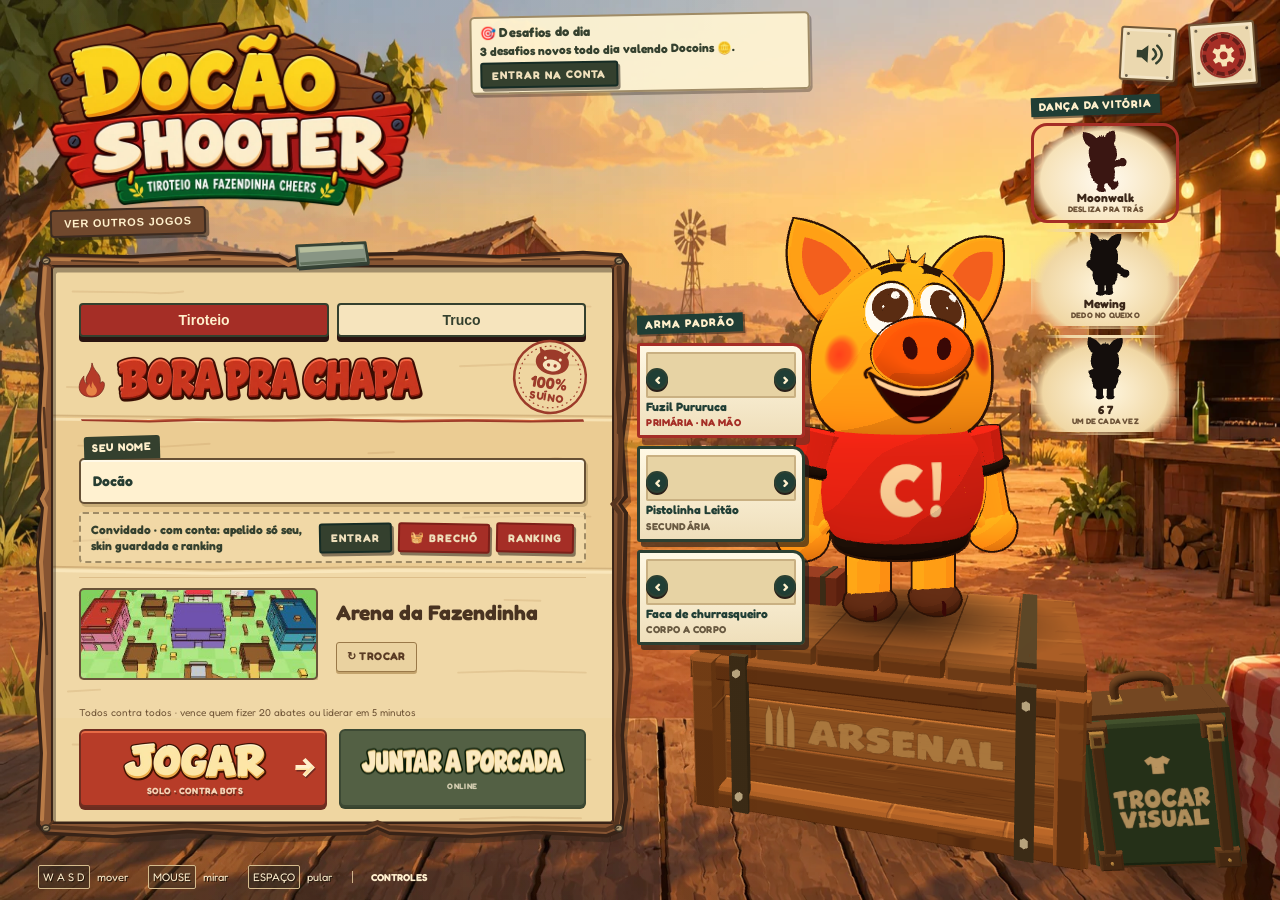
==== commit f3c3a62f: "Deixa o lado de fora da luneta em vidro fosco escuro. O preto sólido vira um véu com blur e máscara " ====
--- a/modo/zumbi/index.html
+++ b/modo/zumbi/index.html
@@ -24,7 +24,7 @@
   <div id="vignette"></div>
   <div id="eggsplat"><canvas id="eggcanvas" width="480" height="270"></canvas></div>
   <div id="adsvig"></div>
-  <div id="scope" class="hidden"><div class="lens"></div><div class="hair h"></div><div class="hair v"></div><div class="dot"></div></div>
+  <div id="scope" class="hidden"><div class="frost"></div><div class="lens"></div><div class="hair h"></div><div class="hair v"></div><div class="dot"></div></div>
   <div id="topbar">
     <div id="timer">5:00</div>
     <div id="leader"></div>
--- a/modo/zumbi/style.css
+++ b/modo/zumbi/style.css
@@ -242,14 +242,25 @@
 #deathList{display:flex;gap:6px;justify-content:center;flex-wrap:wrap;max-width:960px}
 #deathList button.primchip{width:auto;min-width:72px;font-size:12px}
 /* luneta do sniper */
-#scope{position:fixed;inset:0;pointer-events:none;background:radial-gradient(circle at center,rgba(120,200,255,.06) 0,rgba(120,200,255,.06) 42vh,#050505 42.4vh)}
+/* luneta do sniper: fora do círculo é vidro fosco escuro; dentro fica o zoom nítido */
+#scope{position:fixed;inset:0;pointer-events:none;background:none;--hole:42vh}
+#scope .frost{
+  position:absolute;inset:0;z-index:0;pointer-events:none;
+  background:rgba(6,8,10,.62);
+  -webkit-backdrop-filter:blur(14px) saturate(.72);
+  backdrop-filter:blur(14px) saturate(.72);
+  -webkit-mask-image:radial-gradient(circle at center, transparent 0 var(--hole), rgba(0,0,0,.4) calc(var(--hole) + .35vh), #000 calc(var(--hole) + 1.3vh));
+  mask-image:radial-gradient(circle at center, transparent 0 var(--hole), rgba(0,0,0,.4) calc(var(--hole) + .35vh), #000 calc(var(--hole) + 1.3vh));
+  -webkit-mask-repeat:no-repeat;mask-repeat:no-repeat;
+}
+#scope .lens,#scope .hair,#scope .dot{z-index:1}
 #scope .lens{position:absolute;left:50%;top:50%;width:85vh;height:85vh;transform:translate(-50%,-50%);border-radius:50%;box-shadow:inset 0 0 6vh rgba(0,0,0,.85),0 0 0 6px #111}
 #scope .hair{position:absolute;background:#0a0a0a}
 #scope .hair.h{left:calc(50% - 42vh);width:84vh;top:50%;height:2px;margin-top:-1px}
 #scope .hair.v{top:8vh;height:84vh;left:50%;width:2px;margin-left:-1px}
 #scope .dot{position:absolute;left:50%;top:50%;width:6px;height:6px;margin:-3px 0 0 -3px;border-radius:50%;background:#e63946;box-shadow:0 0 4px #ff6b6b}
 /* Sniper Torresmo: círculo médio, cruz fina preta, mil-dot, lente ciano */
-#scope.torresmo{background:radial-gradient(circle at center,rgba(150,230,245,.12) 0,rgba(90,190,210,.07) 42vh,#05080a 42.45vh)}
+#scope.torresmo{--hole:42vh;background:none}
 #scope.torresmo .lens{width:84vh;height:84vh;background:radial-gradient(circle at 50% 45%,rgba(170,235,245,.18),rgba(40,90,110,.1) 58%,rgba(0,0,0,.3));box-shadow:inset 0 0 8vh rgba(80,190,210,.32),inset 0 0 2vh rgba(0,0,0,.5),0 0 0 5px #0c1012}
 #scope.torresmo .hair{background:#111}
 #scope.torresmo .hair.h{height:1px;margin-top:0}
@@ -257,14 +268,14 @@
 #scope.torresmo .dot{width:4px;height:4px;margin:-2px 0 0 -2px;background:#111;box-shadow:none}
 #scope.torresmo:after{content:"";position:absolute;left:50%;top:50%;width:5px;height:5px;transform:translate(-50%,-50%);border-radius:50%;background:transparent;pointer-events:none;box-shadow:0 -10vh 0 #141414,0 -20vh 0 #141414,0 -30vh 0 #141414,0 10vh 0 #141414,0 20vh 0 #141414,0 30vh 0 #141414,-10vh 0 0 #141414,-20vh 0 0 #141414,-30vh 0 0 #141414,10vh 0 0 #141414,20vh 0 0 #141414,30vh 0 0 #141414}
 /* Canhão do Barril: círculo amplo (abaixo da carabina), anel grosso, chevron âmbar, lente verde escura */
-#scope.canhao{background:radial-gradient(circle at center,rgba(16,34,14,.4) 0,rgba(8,22,10,.5) 47vh,#040604 47.5vh)}
+#scope.canhao{--hole:47vh;background:none}
 #scope.canhao .lens{width:94vh;height:94vh;background:radial-gradient(circle at 50% 42%,rgba(86,120,58,.38),rgba(8,20,10,.82) 72%);box-shadow:inset 0 0 0 10px #e09a1a,inset 0 0 0 14px #1a1208,inset 0 0 8vh rgba(0,0,0,.62)}
 #scope.canhao .hair,#scope.canhao .dot{display:none}
 #scope.canhao .lens:before,#scope.canhao .lens:after{content:"";position:absolute;top:50%;left:50%;width:20%;height:10px;background:linear-gradient(#ffc14d,#d4840f);border-radius:3px;box-shadow:0 0 8px rgba(240,160,32,.65)}
 #scope.canhao .lens:before{transform-origin:right center;transform:translate(-108%,-50%) rotate(-34deg)}
 #scope.canhao .lens:after{transform-origin:left center;transform:translate(8%,-50%) rotate(34deg)}
 /* Carabina da Granja: círculo maior, cruz fina clara, lente quente, máscara leve */
-#scope.carabina{background:radial-gradient(circle at center,rgba(255,214,170,.08) 0,rgba(255,196,140,.05) 52vh,rgba(12,8,6,.4) 53vh)}
+#scope.carabina{--hole:52vh;background:none}
 #scope.carabina .lens{width:104vh;height:104vh;background:radial-gradient(circle at 50% 48%,rgba(255,220,180,.16),rgba(255,170,110,.05) 62%,transparent 80%);box-shadow:inset 0 0 12vh rgba(255,186,120,.22)}
 #scope.carabina .hair{background:rgba(255,246,230,.92)}
 #scope.carabina .hair.h{left:calc(50% - 52vh);width:104vh;height:1px;margin-top:0}
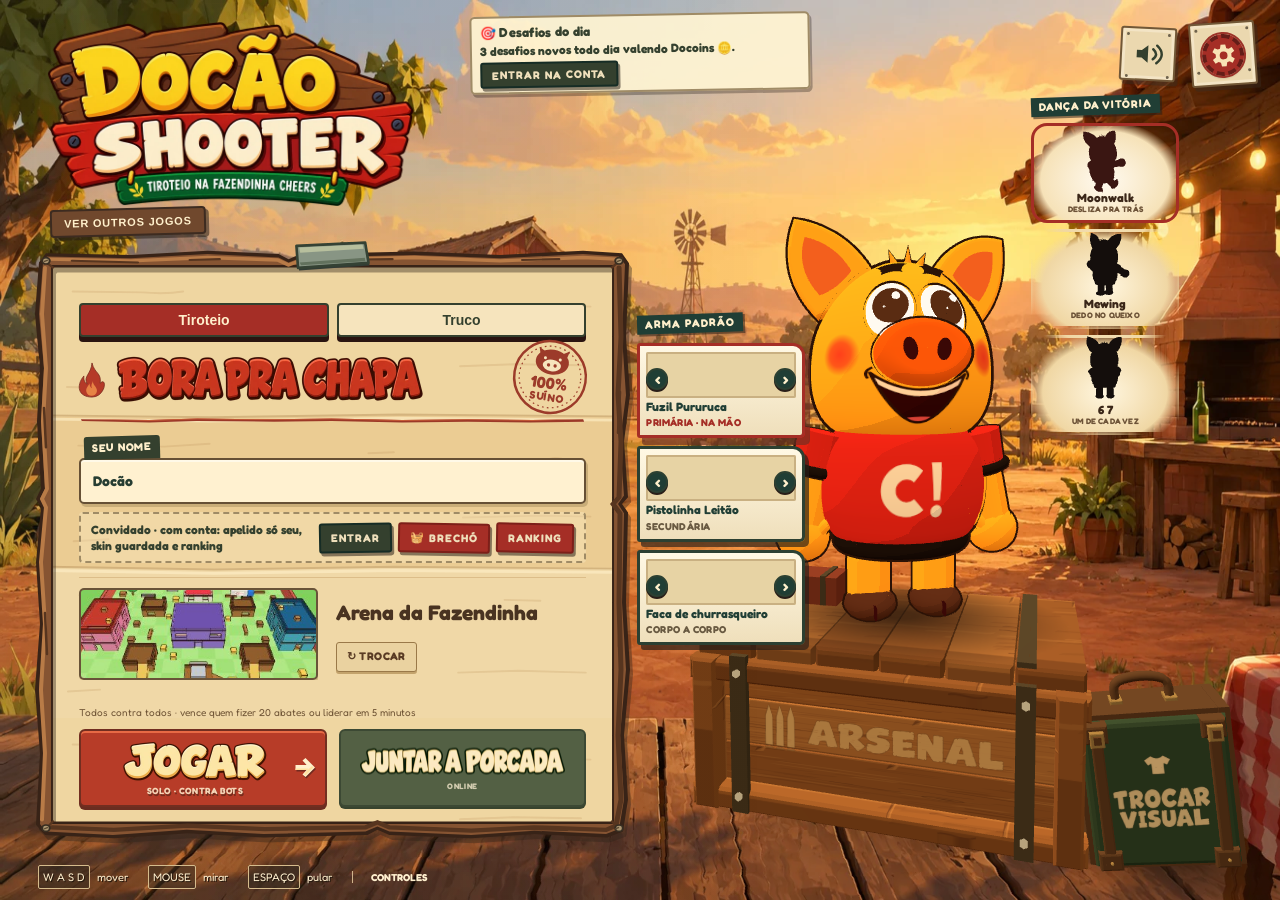
==== commit 7fba5a5d: "Merge b685801ad49efaaffbcceacf12f78ea74fc1e1cd into 711b805de3ed20605aafa299a8854d5f7b7b926c" ====
--- a/modo/zumbi/index.html
+++ b/modo/zumbi/index.html
@@ -24,7 +24,7 @@
   <div id="vignette"></div>
   <div id="eggsplat"><canvas id="eggcanvas" width="480" height="270"></canvas></div>
   <div id="adsvig"></div>
-  <div id="scope" class="hidden"><div class="frost"></div><div class="lens"></div><div class="hair h"></div><div class="hair v"></div><div class="dot"></div></div>
+  <div id="scope" class="hidden"><div class="lens"></div><div class="hair h"></div><div class="hair v"></div><div class="dot"></div></div>
   <div id="topbar">
     <div id="timer">5:00</div>
     <div id="leader"></div>
--- a/modo/zumbi/style.css
+++ b/modo/zumbi/style.css
@@ -242,25 +242,14 @@
 #deathList{display:flex;gap:6px;justify-content:center;flex-wrap:wrap;max-width:960px}
 #deathList button.primchip{width:auto;min-width:72px;font-size:12px}
 /* luneta do sniper */
-/* luneta do sniper: fora do círculo é vidro fosco escuro; dentro fica o zoom nítido */
-#scope{position:fixed;inset:0;pointer-events:none;background:none;--hole:42vh}
-#scope .frost{
-  position:absolute;inset:0;z-index:0;pointer-events:none;
-  background:rgba(6,8,10,.62);
-  -webkit-backdrop-filter:blur(14px) saturate(.72);
-  backdrop-filter:blur(14px) saturate(.72);
-  -webkit-mask-image:radial-gradient(circle at center, transparent 0 var(--hole), rgba(0,0,0,.4) calc(var(--hole) + .35vh), #000 calc(var(--hole) + 1.3vh));
-  mask-image:radial-gradient(circle at center, transparent 0 var(--hole), rgba(0,0,0,.4) calc(var(--hole) + .35vh), #000 calc(var(--hole) + 1.3vh));
-  -webkit-mask-repeat:no-repeat;mask-repeat:no-repeat;
-}
-#scope .lens,#scope .hair,#scope .dot{z-index:1}
+#scope{position:fixed;inset:0;pointer-events:none;background:radial-gradient(circle at center,rgba(120,200,255,.06) 0,rgba(120,200,255,.06) 42vh,#050505 42.4vh)}
 #scope .lens{position:absolute;left:50%;top:50%;width:85vh;height:85vh;transform:translate(-50%,-50%);border-radius:50%;box-shadow:inset 0 0 6vh rgba(0,0,0,.85),0 0 0 6px #111}
 #scope .hair{position:absolute;background:#0a0a0a}
 #scope .hair.h{left:calc(50% - 42vh);width:84vh;top:50%;height:2px;margin-top:-1px}
 #scope .hair.v{top:8vh;height:84vh;left:50%;width:2px;margin-left:-1px}
 #scope .dot{position:absolute;left:50%;top:50%;width:6px;height:6px;margin:-3px 0 0 -3px;border-radius:50%;background:#e63946;box-shadow:0 0 4px #ff6b6b}
 /* Sniper Torresmo: círculo médio, cruz fina preta, mil-dot, lente ciano */
-#scope.torresmo{--hole:42vh;background:none}
+#scope.torresmo{background:radial-gradient(circle at center,rgba(150,230,245,.12) 0,rgba(90,190,210,.07) 42vh,#05080a 42.45vh)}
 #scope.torresmo .lens{width:84vh;height:84vh;background:radial-gradient(circle at 50% 45%,rgba(170,235,245,.18),rgba(40,90,110,.1) 58%,rgba(0,0,0,.3));box-shadow:inset 0 0 8vh rgba(80,190,210,.32),inset 0 0 2vh rgba(0,0,0,.5),0 0 0 5px #0c1012}
 #scope.torresmo .hair{background:#111}
 #scope.torresmo .hair.h{height:1px;margin-top:0}
@@ -268,14 +257,14 @@
 #scope.torresmo .dot{width:4px;height:4px;margin:-2px 0 0 -2px;background:#111;box-shadow:none}
 #scope.torresmo:after{content:"";position:absolute;left:50%;top:50%;width:5px;height:5px;transform:translate(-50%,-50%);border-radius:50%;background:transparent;pointer-events:none;box-shadow:0 -10vh 0 #141414,0 -20vh 0 #141414,0 -30vh 0 #141414,0 10vh 0 #141414,0 20vh 0 #141414,0 30vh 0 #141414,-10vh 0 0 #141414,-20vh 0 0 #141414,-30vh 0 0 #141414,10vh 0 0 #141414,20vh 0 0 #141414,30vh 0 0 #141414}
 /* Canhão do Barril: círculo amplo (abaixo da carabina), anel grosso, chevron âmbar, lente verde escura */
-#scope.canhao{--hole:47vh;background:none}
+#scope.canhao{background:radial-gradient(circle at center,rgba(16,34,14,.4) 0,rgba(8,22,10,.5) 47vh,#040604 47.5vh)}
 #scope.canhao .lens{width:94vh;height:94vh;background:radial-gradient(circle at 50% 42%,rgba(86,120,58,.38),rgba(8,20,10,.82) 72%);box-shadow:inset 0 0 0 10px #e09a1a,inset 0 0 0 14px #1a1208,inset 0 0 8vh rgba(0,0,0,.62)}
 #scope.canhao .hair,#scope.canhao .dot{display:none}
 #scope.canhao .lens:before,#scope.canhao .lens:after{content:"";position:absolute;top:50%;left:50%;width:20%;height:10px;background:linear-gradient(#ffc14d,#d4840f);border-radius:3px;box-shadow:0 0 8px rgba(240,160,32,.65)}
 #scope.canhao .lens:before{transform-origin:right center;transform:translate(-108%,-50%) rotate(-34deg)}
 #scope.canhao .lens:after{transform-origin:left center;transform:translate(8%,-50%) rotate(34deg)}
 /* Carabina da Granja: círculo maior, cruz fina clara, lente quente, máscara leve */
-#scope.carabina{--hole:52vh;background:none}
+#scope.carabina{background:radial-gradient(circle at center,rgba(255,214,170,.08) 0,rgba(255,196,140,.05) 52vh,rgba(12,8,6,.4) 53vh)}
 #scope.carabina .lens{width:104vh;height:104vh;background:radial-gradient(circle at 50% 48%,rgba(255,220,180,.16),rgba(255,170,110,.05) 62%,transparent 80%);box-shadow:inset 0 0 12vh rgba(255,186,120,.22)}
 #scope.carabina .hair{background:rgba(255,246,230,.92)}
 #scope.carabina .hair.h{left:calc(50% - 52vh);width:104vh;height:1px;margin-top:0}
